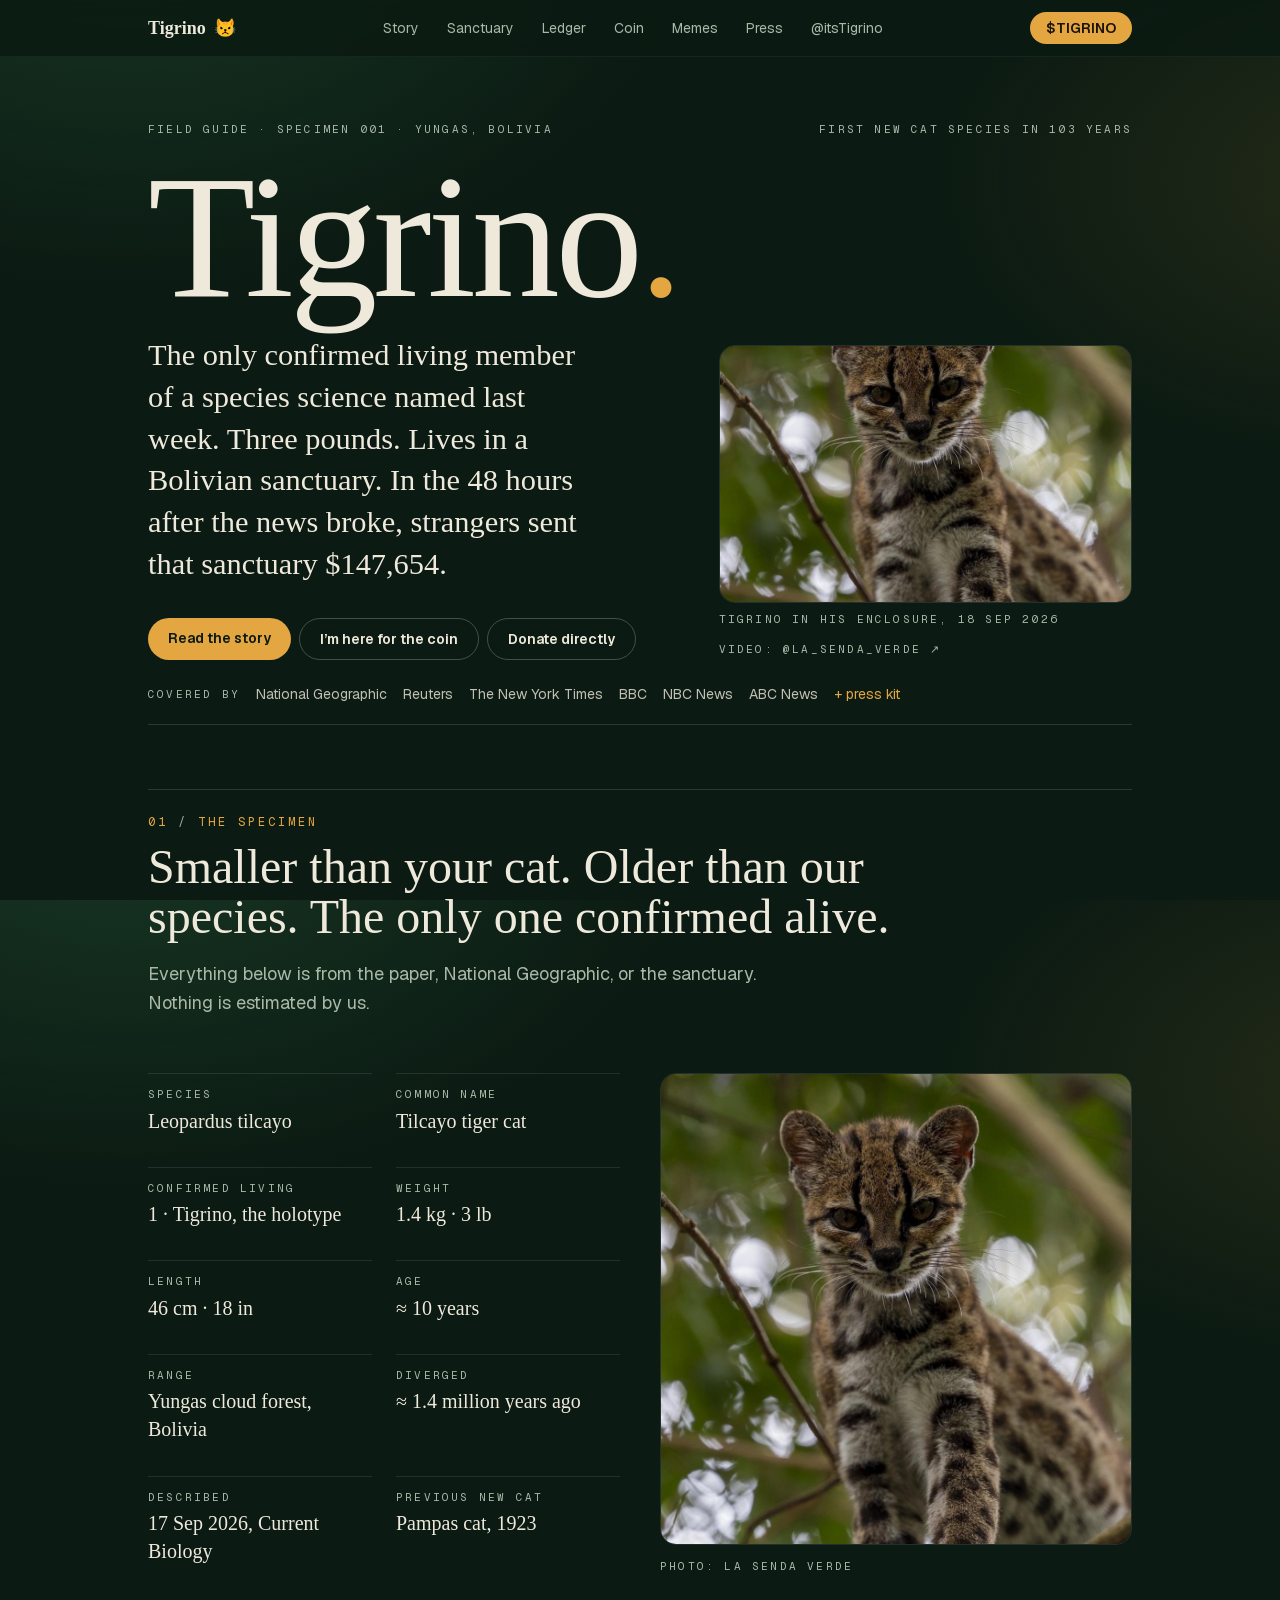
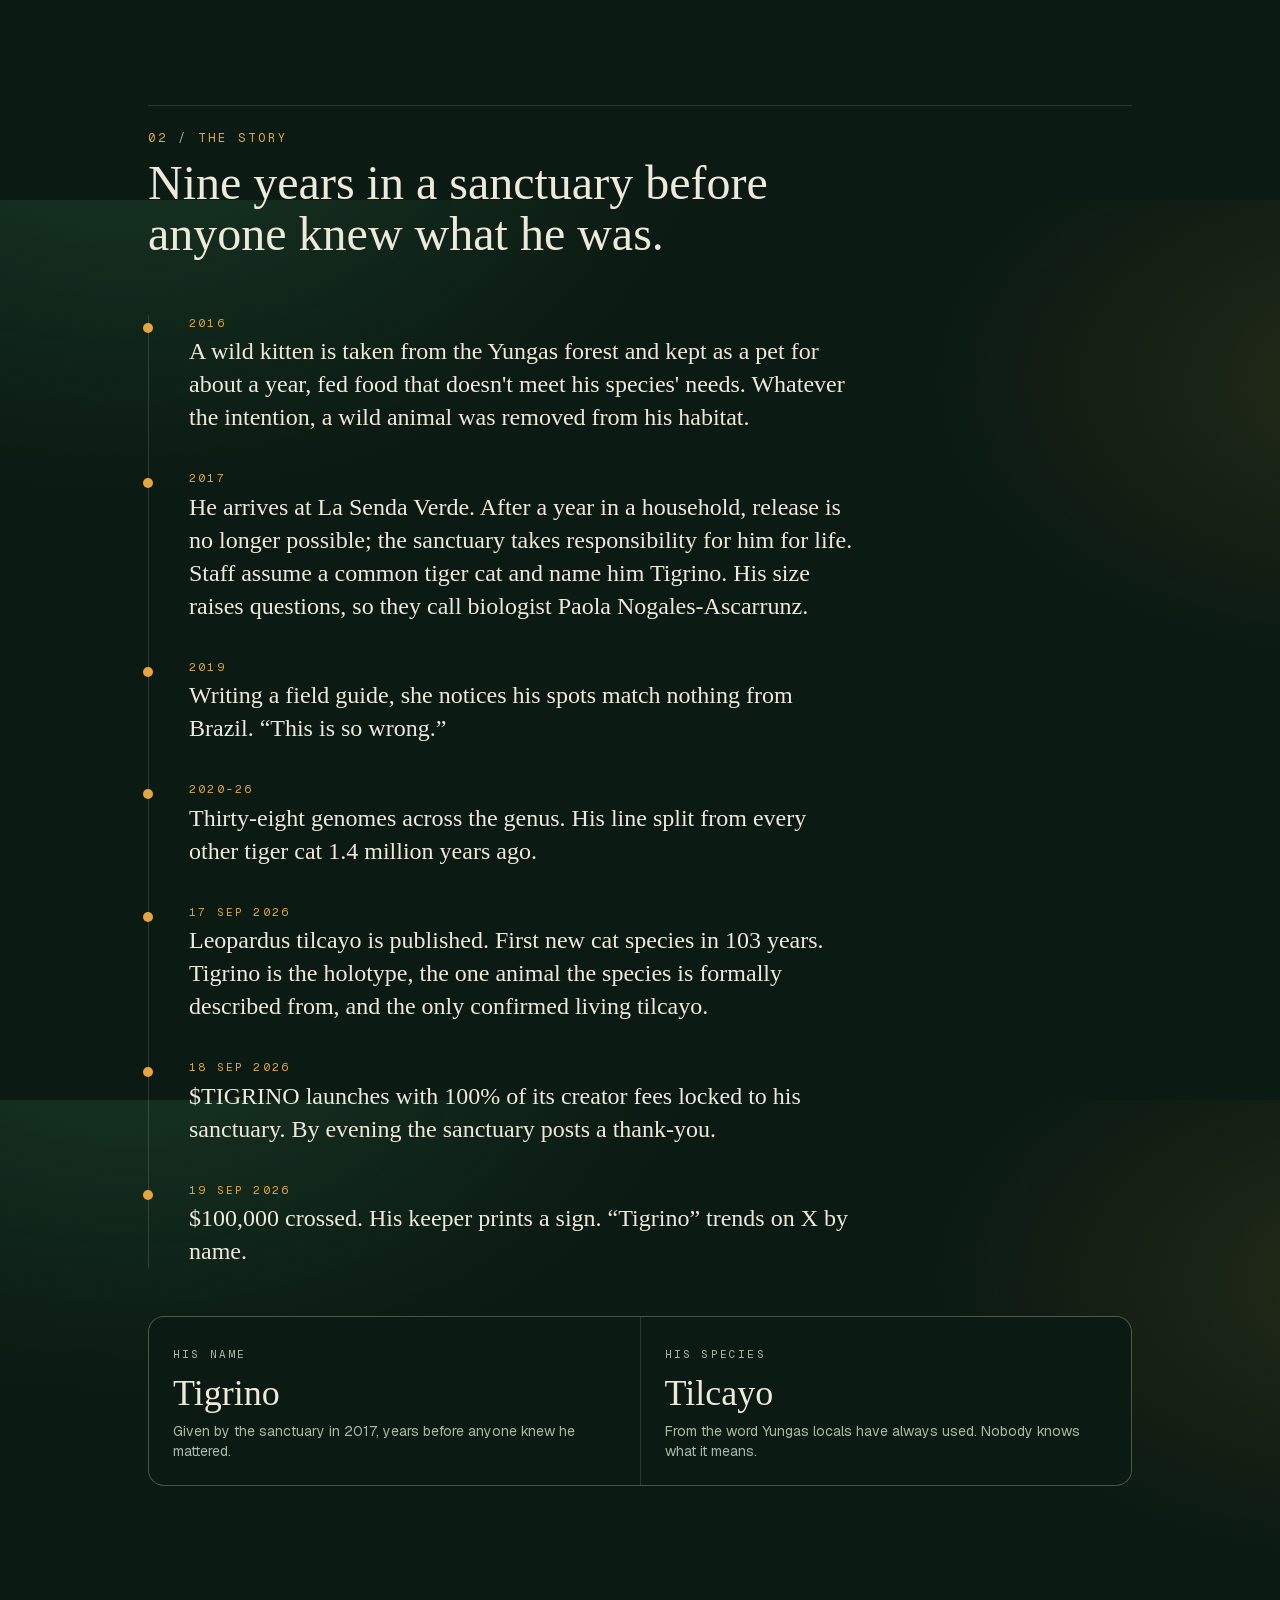
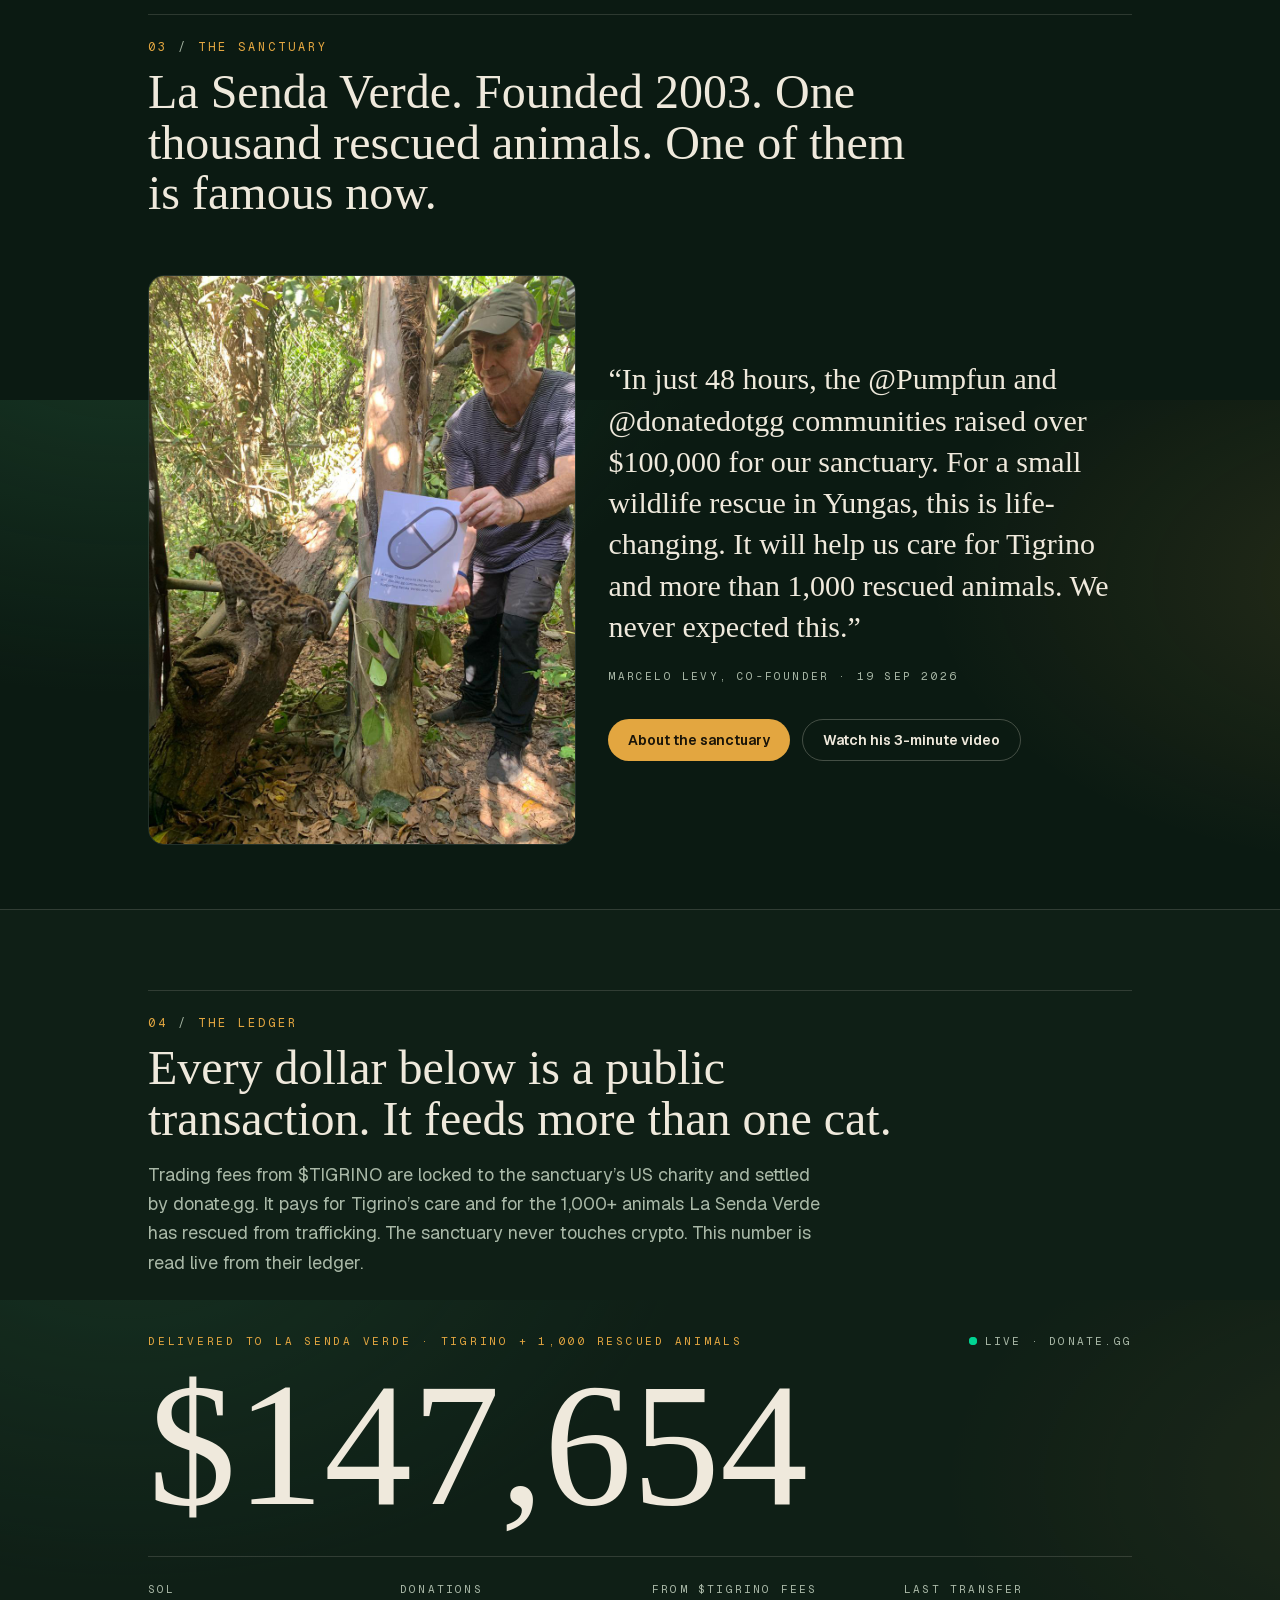
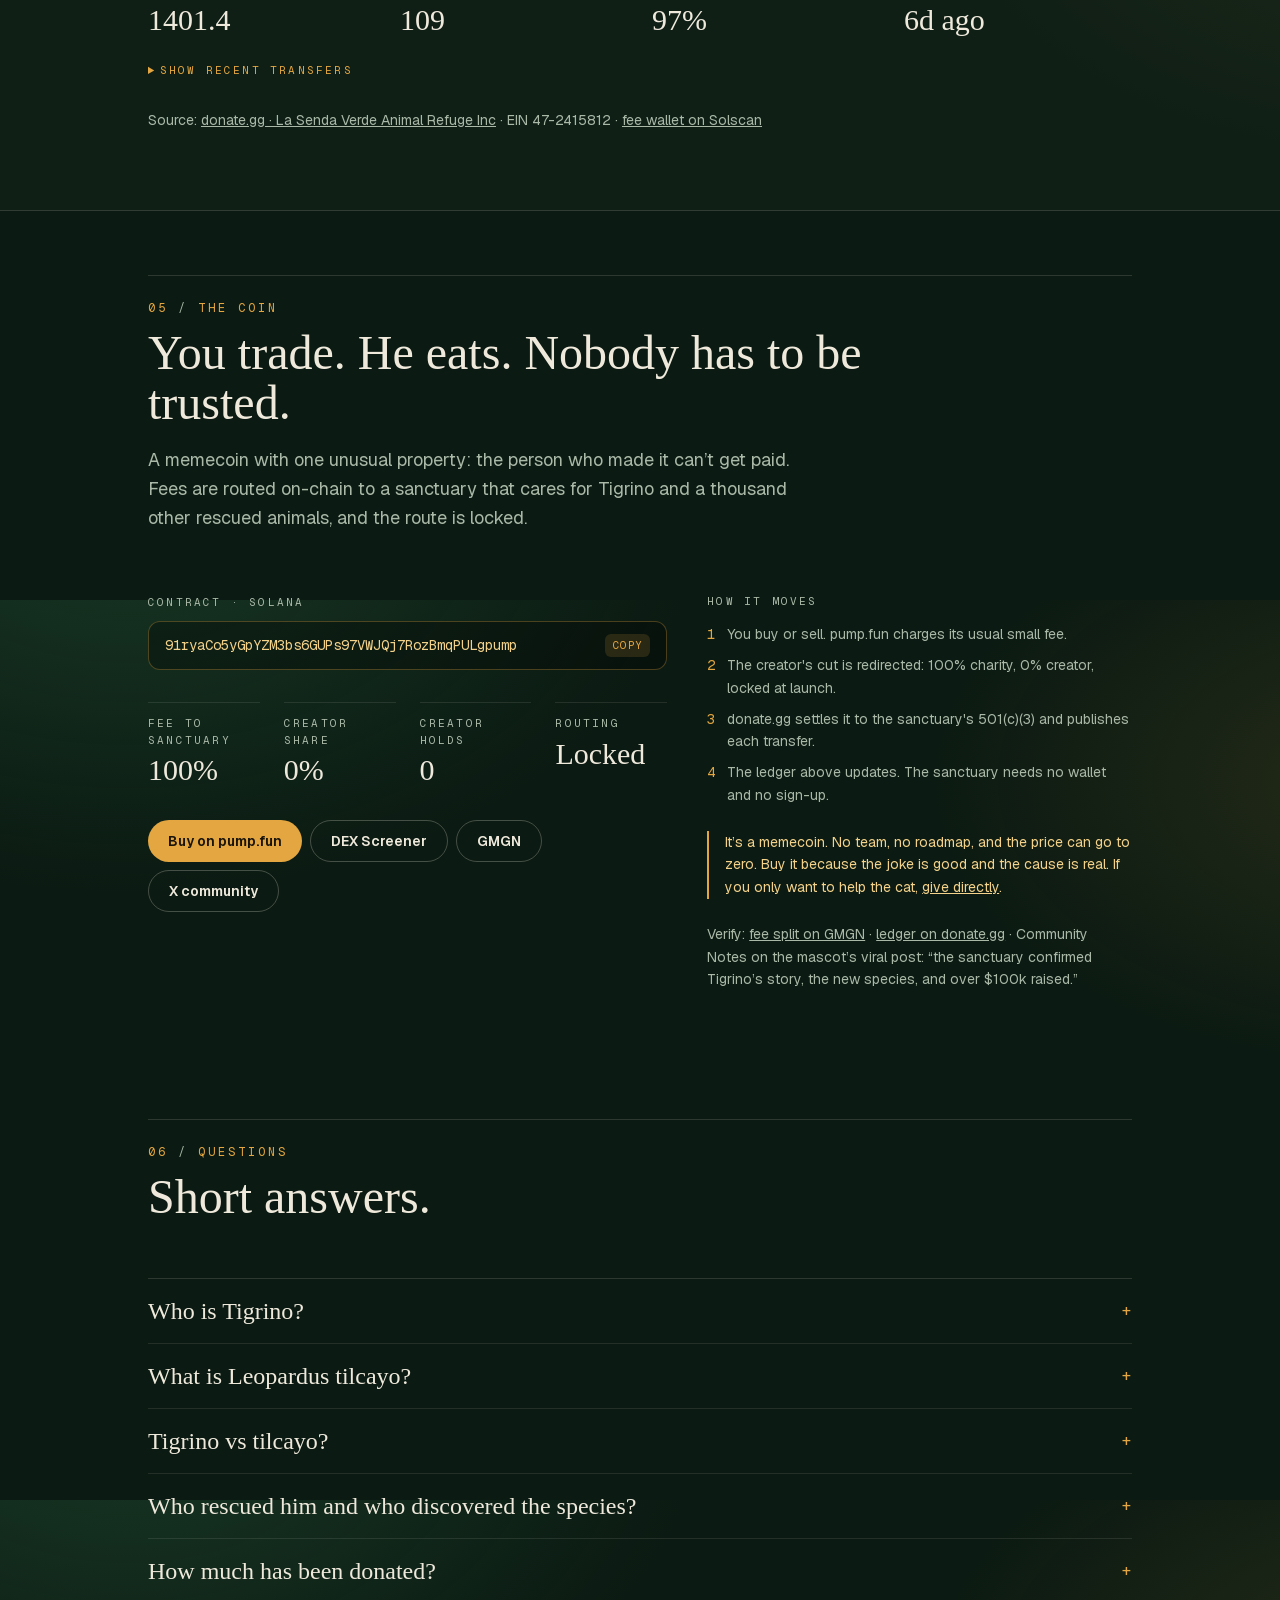
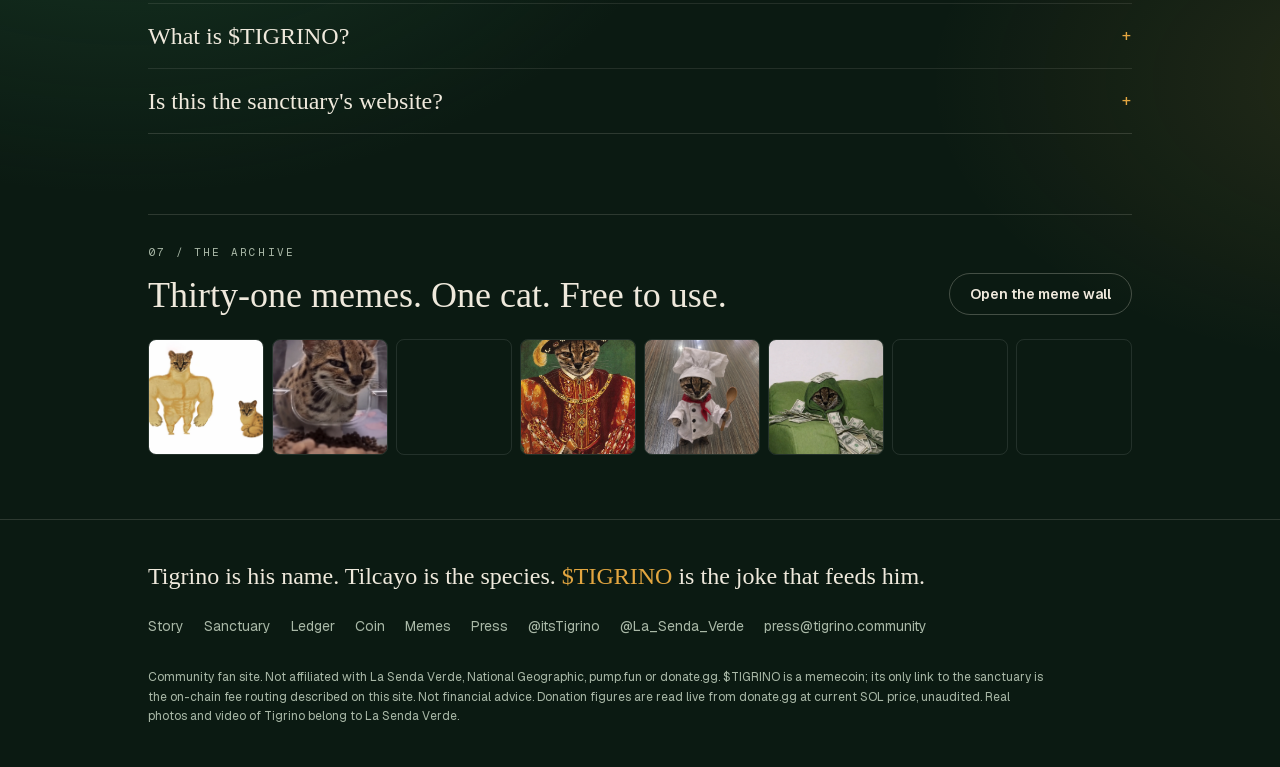
==== index.html @ 0fe74088 "update" ====
<!DOCTYPE html><html data-dpl-id="dpl_EFvhZJnBF9C1j1PEc9VMqQgK4kQN" lang="en" class="geist_a71539c9-module__T19VSG__variable geist_mono_8d43a2aa-module__8Li5zG__variable fraunces_c5f41878-module__6OiOuW__variable h-full antialiased"><head><meta charSet="utf-8"/><meta name="viewport" content="width=device-width, initial-scale=1"/><link rel="preload" href="_next/static/immutable/media/54fc36028e2bb174-s.p.1h6pn64pmfi2q.woff2" as="font" crossorigin="" type="font/woff2"/><link rel="preload" href="_next/static/immutable/media/797e433ab948586e-s.p.1v5bejj26fx9h.woff2" as="font" crossorigin="" type="font/woff2"/><link rel="preload" href="_next/static/immutable/media/caa3a2e1cccd8315-s.p.0zr6hhvz-h9nw.woff2" as="font" crossorigin="" type="font/woff2"/><link rel="preload" as="image" imageSrcSet="img/sanctuary_thankyou.jpg 384w, img/sanctuary_thankyou.jpg 640w, img/sanctuary_thankyou.jpg 750w, img/sanctuary_thankyou.jpg 828w, img/sanctuary_thankyou.jpg 1080w, img/sanctuary_thankyou.jpg 1200w, img/sanctuary_thankyou.jpg 1920w, img/sanctuary_thankyou.jpg 2048w, img/sanctuary_thankyou.jpg 3840w" imageSizes="(max-width: 1024px) 100vw, 45vw"/><link rel="stylesheet" href="_next/static/immutable/chunks/1w2ll5czy3h4t.css" data-precedence="next"/><title>Tigrino: the Leopardus tilcayo in Bolivia&#x27;s sanctuary, the new cat species</title><meta name="description" content="Tigrino, the only confirmed living Leopardus tilcayo, the first new cat species in 100 years. La Senda Verde sanctuary, Bolivia. $100K+ donated by the $TIGRINO community, live counter."/><meta name="keywords" content="Tigrino,Tigrino cat,tilcayo,tilcayo cat,Leopardus tilcayo,new cat species,new cat species 2026,first new cat species in 100 years,Bolivia cat species,Yungas tiger cat,La Senda Verde,Senda Verde sanctuary,TIGRINO token,$TIGRINO,Tigrino donations"/><meta name="robots" content="index, follow"/><meta name="googlebot" content="index, follow, max-image-preview:large, max-snippet:-1"/><meta name="category" content="animals"/><link rel="canonical" href="index.html"/><meta property="og:title" content="Tigrino: the Leopardus tilcayo in Bolivia&#x27;s sanctuary, the new cat species"/><meta property="og:description" content="Tigrino, the only confirmed living Leopardus tilcayo, the first new cat species in 100 years. La Senda Verde sanctuary, Bolivia. $100K+ donated by the $TIGRINO community, live counter."/><meta property="og:url" content="https://tigrino.community"/><meta property="og:site_name" content="Tigrino"/><meta property="og:locale" content="en_US"/><meta property="og:image" content="https://tigrino.community/img/sanctuary_thankyou.jpg"/><meta property="og:image:width" content="960"/><meta property="og:image:height" content="1280"/><meta property="og:image:alt" content="Tigrino, the Leopardus tilcayo at La Senda Verde, with his keeper at La Senda Verde sanctuary"/><meta property="og:type" content="website"/><meta name="twitter:card" content="summary_large_image"/><meta name="twitter:site" content="@itsTigrino"/><meta name="twitter:creator" content="@itsTigrino"/><meta name="twitter:title" content="Tigrino: the Leopardus tilcayo in Bolivia&#x27;s sanctuary, the new cat species"/><meta name="twitter:description" content="Tigrino, the only confirmed living Leopardus tilcayo, the first new cat species in 100 years. La Senda Verde sanctuary, Bolivia. $100K+ donated by the $TIGRINO community, live counter."/><meta name="twitter:image" content="https://tigrino.community/img/sanctuary_thankyou.jpg"/><link rel="icon" href="favicon.ico" sizes="64x64" type="image/x-icon"/><link rel="icon" href="icon.png" sizes="512x512" type="image/png"/><link rel="apple-touch-icon" href="apple-icon.png" sizes="180x180" type="image/png"/><meta name="next-size-adjust" content=""/></head><body class="min-h-full flex flex-col"><div hidden=""><!--$--><!--/$--></div><main class="flex-1"><header class="sticky top-0 z-30 border-b border-white/5 bg-background/85 backdrop-blur"><nav class="mx-auto flex max-w-5xl items-center justify-between gap-3 px-5 py-3 text-sm"><a class="serif text-lg font-semibold text-sand" href="index.html">Tigrino <span aria-hidden="true" class="ml-1">😾</span></a><div class="hidden gap-7 text-muted md:flex"><a class="hover:text-sand" href="index.html#story">Story</a><a class="hover:text-sand" href="sanctuary/index.html">Sanctuary</a><a class="hover:text-sand" href="index.html#ledger">Ledger</a><a class="hover:text-sand" href="index.html#coin">Coin</a><a class="hover:text-sand" href="memes/index.html">Memes</a><a class="hover:text-sand" href="press/index.html">Press</a><a href="https://x.com/itsTigrino" target="_blank" rel="noopener noreferrer" class="hover:text-sand">@itsTigrino</a></div><div class="flex items-center gap-2"><a href="https://pump.fun/coin/91ryaCo5yGpYZM3bs6GUPs97VWJQj7RozBmqPULgpump" target="_blank" rel="noopener noreferrer" class="rounded-full bg-amber px-4 py-1.5 font-semibold text-[#1a1408] hover:bg-amber-soft">$TIGRINO</a><div class="md:hidden"><button aria-label="Menu" class="flex h-9 w-9 items-center justify-center rounded-full border border-white/10 text-sand"><div class="space-y-1.5"><span class="block h-0.5 w-4 bg-current transition "></span><span class="block h-0.5 w-4 bg-current transition "></span><span class="block h-0.5 w-4 bg-current transition "></span></div></button></div></div></nav></header><section class="mx-auto max-w-5xl px-5 pt-10 sm:pt-16"><div class="flex flex-wrap items-baseline justify-between gap-x-6 gap-y-2"><span class="font-mono text-[11px] uppercase tracking-[0.2em] text-muted ">Field guide · Specimen 001 · Yungas, Bolivia</span><span class="font-mono text-[11px] uppercase tracking-[0.2em] text-muted ">First new cat species in 103 years</span></div><div class="mt-6 grid items-end gap-10 lg:grid-cols-[1fr_1fr]"><div><h1 class="serif text-[22vw] font-medium leading-[0.85] tracking-tight text-sand sm:text-[10rem] lg:text-[11rem]">Tigrino<span class="text-amber">.</span></h1><p class="serif mt-6 max-w-md text-2xl leading-snug text-sand sm:text-[1.9rem]">The only confirmed living member of a species science named last week. Three pounds. Lives in a Bolivian sanctuary. In the 48 hours after the news broke, strangers sent that sanctuary<!-- --> <span class="whitespace-nowrap">$147,654</span>.</p><div class="mt-8 flex flex-wrap gap-2"><a class="rounded-full bg-amber px-5 py-2.5 text-sm font-semibold text-background transition hover:bg-amber-soft" href="#story">Read the story</a><a class="rounded-full border border-sand/25 px-5 py-2.5 text-sm font-semibold text-sand transition hover:border-sand/60" href="#coin">I’m here for the coin</a><a href="https://sendaverde.org" target="_blank" rel="noopener noreferrer" class="rounded-full border border-sand/25 px-5 py-2.5 text-sm font-semibold text-sand transition hover:border-sand/60">Donate directly</a></div></div><figure><video src="img/tigrino_chill.mp4" poster="img/tigrino_real.jpg" autoPlay="" muted="" loop="" playsInline="" class="aspect-[16/10] w-full rounded-2xl border border-white/10 object-cover"></video><figcaption class="mt-2 flex flex-wrap justify-between gap-2"><span class="font-mono text-[11px] uppercase tracking-[0.2em] text-muted ">Tigrino in his enclosure, 18 Sep 2026</span><a href="https://x.com/La_Senda_Verde/status/2101075567655399821" target="_blank" rel="noopener noreferrer"><span class="font-mono text-[11px] uppercase tracking-[0.2em] text-muted ">Video: @La_Senda_Verde ↗</span></a></figcaption></figure></div></section><div class="mx-auto max-w-5xl px-5 pt-6"><div class="flex flex-wrap items-center gap-x-4 gap-y-2 border-b border-sand/15 pb-5"><span class="font-mono text-[11px] uppercase tracking-[0.2em] text-muted ">Covered by</span><a href="https://www.nationalgeographic.com/animals/article/meet-the-first-new-cat-species-discovered-in-100-years" target="_blank" rel="noopener noreferrer" class="text-sm text-sand/80 hover:text-sand">National Geographic</a><a href="https://www.reuters.com/business/environment/new-cat-species-identified-bolivia-first-over-century-2026-09-17/" target="_blank" rel="noopener noreferrer" class="text-sm text-sand/80 hover:text-sand">Reuters</a><a href="https://www.nytimes.com/2026/09/18/science/tilcayo-new-cat-species-bolivia.html" target="_blank" rel="noopener noreferrer" class="text-sm text-sand/80 hover:text-sand">The New York Times</a><a href="https://www.bbc.com/news/articles/c6x2zgv9rr4ro" target="_blank" rel="noopener noreferrer" class="text-sm text-sand/80 hover:text-sand">BBC</a><a href="https://www.nbcnews.com/science/environment/new-wild-cat-species-identified-rcna598113" target="_blank" rel="noopener noreferrer" class="text-sm text-sand/80 hover:text-sand">NBC News</a><a href="https://x.com/ABC/status/2101456972021125260" target="_blank" rel="noopener noreferrer" class="text-sm text-sand/80 hover:text-sand">ABC News</a><a class="text-sm text-amber hover:text-amber-soft" href="press/index.html">+ press kit</a></div></div><section class="mx-auto max-w-5xl px-5 py-12 sm:py-16"><div class="mb-10 border-t border-sand/15 pt-6 sm:mb-14"><p class="font-mono text-xs uppercase tracking-[0.25em] text-amber">01<!-- --> <span class="text-muted">/</span> <!-- -->The specimen</p><h2 class="serif mt-3 max-w-3xl text-3xl font-medium leading-[1.05] text-sand sm:text-5xl">Smaller than your cat. Older than our species. The only one confirmed alive.</h2><p class="mt-4 max-w-2xl text-base leading-relaxed text-muted sm:text-lg">Everything below is from the paper, National Geographic, or the sanctuary. Nothing is estimated by us.</p></div><div class="grid gap-10 lg:grid-cols-[1fr_1fr]"><dl class="grid grid-cols-2 gap-x-6 gap-y-5"><div class="border-t border-sand/10 pt-3"><dt class="font-mono text-[11px] uppercase tracking-[0.2em] text-muted">Species</dt><dd class="serif mt-1 text-xl text-sand">Leopardus tilcayo</dd></div><div class="border-t border-sand/10 pt-3"><dt class="font-mono text-[11px] uppercase tracking-[0.2em] text-muted">Common name</dt><dd class="serif mt-1 text-xl text-sand">Tilcayo tiger cat</dd></div><div class="border-t border-sand/10 pt-3"><dt class="font-mono text-[11px] uppercase tracking-[0.2em] text-muted">Confirmed living</dt><dd class="serif mt-1 text-xl text-sand">1 · Tigrino, the holotype</dd></div><div class="border-t border-sand/10 pt-3"><dt class="font-mono text-[11px] uppercase tracking-[0.2em] text-muted">Weight</dt><dd class="serif mt-1 text-xl text-sand">1.4 kg · 3 lb</dd></div><div class="border-t border-sand/10 pt-3"><dt class="font-mono text-[11px] uppercase tracking-[0.2em] text-muted">Length</dt><dd class="serif mt-1 text-xl text-sand">46 cm · 18 in</dd></div><div class="border-t border-sand/10 pt-3"><dt class="font-mono text-[11px] uppercase tracking-[0.2em] text-muted">Age</dt><dd class="serif mt-1 text-xl text-sand">≈ 10 years</dd></div><div class="border-t border-sand/10 pt-3"><dt class="font-mono text-[11px] uppercase tracking-[0.2em] text-muted">Range</dt><dd class="serif mt-1 text-xl text-sand">Yungas cloud forest, Bolivia</dd></div><div class="border-t border-sand/10 pt-3"><dt class="font-mono text-[11px] uppercase tracking-[0.2em] text-muted">Diverged</dt><dd class="serif mt-1 text-xl text-sand">≈ 1.4 million years ago</dd></div><div class="border-t border-sand/10 pt-3"><dt class="font-mono text-[11px] uppercase tracking-[0.2em] text-muted">Described</dt><dd class="serif mt-1 text-xl text-sand">17 Sep 2026, Current Biology</dd></div><div class="border-t border-sand/10 pt-3"><dt class="font-mono text-[11px] uppercase tracking-[0.2em] text-muted">Previous new cat</dt><dd class="serif mt-1 text-xl text-sand">Pampas cat, 1923</dd></div></dl><figure><img alt="Tigrino in a tree at La Senda Verde" loading="lazy" width="1200" height="1200" decoding="async" data-nimg="1" class="aspect-square w-full rounded-2xl border border-white/10 object-cover" style="color:transparent" sizes="(max-width: 1024px) 100vw, 50vw" srcSet="img/tigrino_real.jpg 384w, img/tigrino_real.jpg 640w, img/tigrino_real.jpg 750w, img/tigrino_real.jpg 828w, img/tigrino_real.jpg 1080w, img/tigrino_real.jpg 1200w, img/tigrino_real.jpg 1920w, img/tigrino_real.jpg 2048w, img/tigrino_real.jpg 3840w" src="img/tigrino_real.jpg"/><figcaption class="mt-2"><span class="font-mono text-[11px] uppercase tracking-[0.2em] text-muted ">Photo: La Senda Verde</span></figcaption></figure></div></section><section id="story" class="mx-auto max-w-5xl scroll-mt-16 px-5 py-12 sm:py-16"><div class="mb-10 border-t border-sand/15 pt-6 sm:mb-14"><p class="font-mono text-xs uppercase tracking-[0.25em] text-amber">02<!-- --> <span class="text-muted">/</span> <!-- -->The story</p><h2 class="serif mt-3 max-w-3xl text-3xl font-medium leading-[1.05] text-sand sm:text-5xl">Nine years in a sanctuary before anyone knew what he was.</h2></div><ol class="relative border-l border-sand/15 pl-6 sm:pl-10"><li class="relative mb-9 last:mb-0"><span class="absolute -left-[1.85rem] top-2 h-2.5 w-2.5 rounded-full bg-amber sm:-left-[2.85rem]"></span><p class="font-mono text-[11px] uppercase tracking-[0.2em] text-amber">2016</p><p class="serif mt-1 max-w-2xl text-xl leading-snug text-sand sm:text-2xl">A wild kitten is taken from the Yungas forest and kept as a pet for about a year, fed food that doesn&#x27;t meet his species&#x27; needs. Whatever the intention, a wild animal was removed from his habitat.</p></li><li class="relative mb-9 last:mb-0"><span class="absolute -left-[1.85rem] top-2 h-2.5 w-2.5 rounded-full bg-amber sm:-left-[2.85rem]"></span><p class="font-mono text-[11px] uppercase tracking-[0.2em] text-amber">2017</p><p class="serif mt-1 max-w-2xl text-xl leading-snug text-sand sm:text-2xl">He arrives at La Senda Verde. After a year in a household, release is no longer possible; the sanctuary takes responsibility for him for life. Staff assume a common tiger cat and name him Tigrino. His size raises questions, so they call biologist Paola Nogales-Ascarrunz.</p></li><li class="relative mb-9 last:mb-0"><span class="absolute -left-[1.85rem] top-2 h-2.5 w-2.5 rounded-full bg-amber sm:-left-[2.85rem]"></span><p class="font-mono text-[11px] uppercase tracking-[0.2em] text-amber">2019</p><p class="serif mt-1 max-w-2xl text-xl leading-snug text-sand sm:text-2xl">Writing a field guide, she notices his spots match nothing from Brazil. “This is so wrong.”</p></li><li class="relative mb-9 last:mb-0"><span class="absolute -left-[1.85rem] top-2 h-2.5 w-2.5 rounded-full bg-amber sm:-left-[2.85rem]"></span><p class="font-mono text-[11px] uppercase tracking-[0.2em] text-amber">2020–26</p><p class="serif mt-1 max-w-2xl text-xl leading-snug text-sand sm:text-2xl">Thirty-eight genomes across the genus. His line split from every other tiger cat 1.4 million years ago.</p></li><li class="relative mb-9 last:mb-0"><span class="absolute -left-[1.85rem] top-2 h-2.5 w-2.5 rounded-full bg-amber sm:-left-[2.85rem]"></span><p class="font-mono text-[11px] uppercase tracking-[0.2em] text-amber">17 Sep 2026</p><p class="serif mt-1 max-w-2xl text-xl leading-snug text-sand sm:text-2xl">Leopardus tilcayo is published. First new cat species in 103 years. Tigrino is the holotype, the one animal the species is formally described from, and the only confirmed living tilcayo.</p></li><li class="relative mb-9 last:mb-0"><span class="absolute -left-[1.85rem] top-2 h-2.5 w-2.5 rounded-full bg-amber sm:-left-[2.85rem]"></span><p class="font-mono text-[11px] uppercase tracking-[0.2em] text-amber">18 Sep 2026</p><p class="serif mt-1 max-w-2xl text-xl leading-snug text-sand sm:text-2xl">$TIGRINO launches with 100% of its creator fees locked to his sanctuary. By evening the sanctuary posts a thank-you.</p></li><li class="relative mb-9 last:mb-0"><span class="absolute -left-[1.85rem] top-2 h-2.5 w-2.5 rounded-full bg-amber sm:-left-[2.85rem]"></span><p class="font-mono text-[11px] uppercase tracking-[0.2em] text-amber">19 Sep 2026</p><p class="serif mt-1 max-w-2xl text-xl leading-snug text-sand sm:text-2xl">$100,000 crossed. His keeper prints a sign. “Tigrino” trends on X by name.</p></li></ol><div class="mt-12 grid gap-px overflow-hidden rounded-2xl border border-sand/15 bg-sand/15 sm:grid-cols-2"><div class="bg-background p-6"><span class="font-mono text-[11px] uppercase tracking-[0.2em] text-muted ">His name</span><p class="serif mt-2 text-4xl text-sand">Tigrino</p><p class="mt-2 text-sm text-muted">Given by the sanctuary in 2017, years before anyone knew he mattered.</p></div><div class="bg-background p-6"><span class="font-mono text-[11px] uppercase tracking-[0.2em] text-muted ">His species</span><p class="serif mt-2 text-4xl text-sand">Tilcayo</p><p class="mt-2 text-sm text-muted">From the word Yungas locals have always used. Nobody knows what it means.</p></div></div></section><section class="mx-auto max-w-5xl px-5 py-12 sm:py-16"><div class="mb-10 border-t border-sand/15 pt-6 sm:mb-14"><p class="font-mono text-xs uppercase tracking-[0.25em] text-amber">03<!-- --> <span class="text-muted">/</span> <!-- -->The sanctuary</p><h2 class="serif mt-3 max-w-3xl text-3xl font-medium leading-[1.05] text-sand sm:text-5xl">La Senda Verde. Founded 2003. One thousand rescued animals. One of them is famous now.</h2></div><div class="grid gap-8 lg:grid-cols-[0.9fr_1.1fr] lg:items-center"><a href="https://x.com/La_Senda_Verde/status/2101403484344262818" target="_blank" rel="noopener noreferrer"><img alt="Marcelo Levy, co-founder of La Senda Verde, holding a printed thank-you sign next to Tigrino" loading="eager" width="960" height="1280" decoding="async" data-nimg="1" class="w-full rounded-2xl border border-white/10" style="color:transparent" sizes="(max-width: 1024px) 100vw, 45vw" srcSet="img/sanctuary_thankyou.jpg 384w, img/sanctuary_thankyou.jpg 640w, img/sanctuary_thankyou.jpg 750w, img/sanctuary_thankyou.jpg 828w, img/sanctuary_thankyou.jpg 1080w, img/sanctuary_thankyou.jpg 1200w, img/sanctuary_thankyou.jpg 1920w, img/sanctuary_thankyou.jpg 2048w, img/sanctuary_thankyou.jpg 3840w" src="img/sanctuary_thankyou.jpg"/></a><div><blockquote class="serif text-2xl leading-snug text-sand sm:text-3xl">“In just 48 hours, the @Pumpfun and @donatedotgg communities raised over $100,000 for our sanctuary. For a small wildlife rescue in Yungas, this is life-changing. It will help us care for Tigrino and more than 1,000 rescued animals. We never expected this.”</blockquote><p class="mt-4"><span class="font-mono text-[11px] uppercase tracking-[0.2em] text-muted ">Marcelo Levy, co-founder · 19 Sep 2026</span></p><div class="mt-8 flex flex-wrap gap-3"><a class="inline-flex items-center justify-center rounded-full bg-amber px-5 py-2.5 text-sm font-semibold text-[#1a1408] transition hover:bg-amber-soft" href="sanctuary/index.html">About the sanctuary</a><a href="https://x.com/La_Senda_Verde/status/2101431871301124556" target="_blank" rel="noopener noreferrer" class="inline-flex items-center justify-center rounded-full border border-sand/25 px-5 py-2.5 text-sm font-semibold text-sand transition hover:border-sand/60 hover:bg-white/5">Watch his 3-minute video</a></div></div></div></section><section id="ledger" class="scroll-mt-16 border-y border-sand/15 bg-moss/40"><div class="mx-auto max-w-5xl px-5 py-14 sm:py-20"><div class="mb-10 border-t border-sand/15 pt-6 sm:mb-14"><p class="font-mono text-xs uppercase tracking-[0.25em] text-amber">04<!-- --> <span class="text-muted">/</span> <!-- -->The ledger</p><h2 class="serif mt-3 max-w-3xl text-3xl font-medium leading-[1.05] text-sand sm:text-5xl">Every dollar below is a public transaction. It feeds more than one cat.</h2><p class="mt-4 max-w-2xl text-base leading-relaxed text-muted sm:text-lg">Trading fees from $TIGRINO are locked to the sanctuary’s US charity and settled by donate.gg. It pays for Tigrino’s care and for the 1,000+ animals La Senda Verde has rescued from trafficking. The sanctuary never touches crypto. This number is read live from their ledger.</p></div><div><div class="flex flex-wrap items-baseline justify-between gap-3"><p class="font-mono text-[11px] uppercase tracking-[0.25em] text-amber">Delivered to La Senda Verde · Tigrino + 1,000 rescued animals</p><span class="flex items-center gap-2 font-mono text-[11px] uppercase tracking-[0.2em] text-muted"><span class="relative flex h-2 w-2"><span class="absolute inline-flex h-full w-full animate-ping rounded-full bg-emerald-400 opacity-75"></span><span class="relative inline-flex h-2 w-2 rounded-full bg-emerald-400"></span></span>live · donate.gg</span></div><p class="serif mt-4 text-[17vw] font-medium leading-[0.9] text-sand tabular-nums sm:text-9xl lg:text-[11rem]">$147,654</p><dl class="mt-8 grid grid-cols-2 gap-x-6 gap-y-6 border-t border-sand/15 pt-6 sm:grid-cols-4"><div><dt class="font-mono text-[11px] uppercase tracking-[0.2em] text-muted">SOL</dt><dd class="serif mt-1 text-3xl text-sand">1401.4</dd></div><div><dt class="font-mono text-[11px] uppercase tracking-[0.2em] text-muted">Donations</dt><dd class="serif mt-1 text-3xl text-sand">109</dd></div><div><dt class="font-mono text-[11px] uppercase tracking-[0.2em] text-muted">From $TIGRINO fees</dt><dd class="serif mt-1 text-3xl text-sand">97%</dd></div><div><dt class="font-mono text-[11px] uppercase tracking-[0.2em] text-muted">Last transfer</dt><dd class="serif mt-1 text-3xl text-sand">6d ago</dd></div></dl><details class="group mt-6"><summary class="cursor-pointer font-mono text-[11px] uppercase tracking-[0.2em] text-amber hover:text-amber-soft">Show recent transfers</summary><ul class="mt-3 divide-y divide-sand/10 text-sm"><li class="flex items-center justify-between gap-3 py-2"><a href="https://solscan.io/tx/4pc6tu9wkHS199jaRPC96LoHSgsh2ZYVACCedH1KqCZdeKnQ6QGUN3ma8kwk3gUg2vN4EQL2pvoAC7ZAFAxVAwMR" target="_blank" rel="noopener noreferrer" class="truncate text-muted hover:text-sand">Leopardus Tilcayo</a><span class="shrink-0 font-mono text-sand">0.06<!-- --> SOL</span><span class="w-16 shrink-0 text-right font-mono text-xs text-muted">6d ago</span></li><li class="flex items-center justify-between gap-3 py-2"><a href="https://solscan.io/tx/4S6Uzdc8KWnmnRsA4KLPa7we62KcJn68crY3h1oPR6Zstvp9wnwtdDhBGvrb2nrLFiCLRzyKw3yRagkaRTHgAgAq" target="_blank" rel="noopener noreferrer" class="truncate text-muted hover:text-sand">$TIGRINO creator fees</a><span class="shrink-0 font-mono text-sand">2.93<!-- --> SOL</span><span class="w-16 shrink-0 text-right font-mono text-xs text-muted">6d ago</span></li><li class="flex items-center justify-between gap-3 py-2"><a href="https://solscan.io/tx/62gq8MGaxnY6w9e5F76wb8gFbXwrpoEXxwSH7cc4rravyZXxsRHhRjLqEy6Z6PCnsH5nWudkcC78xogHZFTESeQa" target="_blank" rel="noopener noreferrer" class="truncate text-muted hover:text-sand">Tigricoin</a><span class="shrink-0 font-mono text-sand">0.06<!-- --> SOL</span><span class="w-16 shrink-0 text-right font-mono text-xs text-muted">13d ago</span></li><li class="flex items-center justify-between gap-3 py-2"><a href="https://solscan.io/tx/256s1Tzb3XforubxJvQjqHozrQXq5hV9hJZ1tjnkQkiweYiY9zopv62gJqSLe4GvYdP55cGTWee2BwUmab6ZykvK" target="_blank" rel="noopener noreferrer" class="truncate text-muted hover:text-sand">Leopardus Tilcayo</a><span class="shrink-0 font-mono text-sand">0.07<!-- --> SOL</span><span class="w-16 shrink-0 text-right font-mono text-xs text-muted">13d ago</span></li><li class="flex items-center justify-between gap-3 py-2"><a href="https://solscan.io/tx/5tu3YAEc1wK7CndpKnKbhF2ip8Aww99nPRhF1XvznARJcuEVqag1SBGGP8Nj1YS8Vk1jc4sLtHN3s41tpVb45Kc3" target="_blank" rel="noopener noreferrer" class="truncate text-muted hover:text-sand">Gato-do-Mato</a><span class="shrink-0 font-mono text-sand">0.07<!-- --> SOL</span><span class="w-16 shrink-0 text-right font-mono text-xs text-muted">13d ago</span></li><li class="flex items-center justify-between gap-3 py-2"><a href="https://solscan.io/tx/29ZmVrPQAkSidkG7q7zuci3d9PnrQZDG5ytimVx55wsJ7f5jAbHWDfKwkTKyuxAWrZxPLnGumQS2LUUigxdjn2ir" target="_blank" rel="noopener noreferrer" class="truncate text-muted hover:text-sand">Tigrino the Weird Cat</a><span class="shrink-0 font-mono text-sand">0.08<!-- --> SOL</span><span class="w-16 shrink-0 text-right font-mono text-xs text-muted">13d ago</span></li><li class="flex items-center justify-between gap-3 py-2"><a href="https://solscan.io/tx/4zZTptUxcUd7jw7nLv8mmHJG3sxSiEV9vfo33LDon68muiZsVxNqXbuEDY836GosQ8NmkkztLqHGghBo14ASL57y" target="_blank" rel="noopener noreferrer" class="truncate text-muted hover:text-sand">Tigger the Tilcayo</a><span class="shrink-0 font-mono text-sand">0.08<!-- --> SOL</span><span class="w-16 shrink-0 text-right font-mono text-xs text-muted">13d ago</span></li><li class="flex items-center justify-between gap-3 py-2"><a href="https://solscan.io/tx/2chrpwQ2x2LE1gmVff9xa1Z3Toojudmfs688x7GYQsQUAepg6HmP3PvfRptYCMaLf7nnh85jev5YsjgH47A7SGgp" target="_blank" rel="noopener noreferrer" class="truncate text-muted hover:text-sand">Leopardus wiedii</a><span class="shrink-0 font-mono text-sand">0.08<!-- --> SOL</span><span class="w-16 shrink-0 text-right font-mono text-xs text-muted">13d ago</span></li><li class="flex items-center justify-between gap-3 py-2"><a href="https://solscan.io/tx/265tYnyxpPB3EmHkEUFGGpqxJjTyKQxn9isfLQxBJL8njUQimcUeYfYt7SyZQSSvMrNT7sDLCwNsMsK6gKytQfkb" target="_blank" rel="noopener noreferrer" class="truncate text-muted hover:text-sand">Leopardus Tilcayo</a><span class="shrink-0 font-mono text-sand">0.08<!-- --> SOL</span><span class="w-16 shrink-0 text-right font-mono text-xs text-muted">13d ago</span></li><li class="flex items-center justify-between gap-3 py-2"><a href="https://solscan.io/tx/32wq1W6WgLgpHCRKqRsuFNB8xojro3gVquJnC9RmcbdK94yNWAJxS7VUH3JYrkmWJXvtR7zsCBBseP82SiD2x81h" target="_blank" rel="noopener noreferrer" class="truncate text-muted hover:text-sand">Leopardus Tilcayo</a><span class="shrink-0 font-mono text-sand">0.08<!-- --> SOL</span><span class="w-16 shrink-0 text-right font-mono text-xs text-muted">13d ago</span></li><li class="flex items-center justify-between gap-3 py-2"><a href="https://solscan.io/tx/uvHMFCyM5rsu88FmxX3zMRZkFWcCsBwE7NFwjq4dFsVxjPA6fQJcQAuMTw3xm261tqQvzcxtbRKfgwRnRciWWsd" target="_blank" rel="noopener noreferrer" class="truncate text-muted hover:text-sand">KodKod</a><span class="shrink-0 font-mono text-sand">0.10<!-- --> SOL</span><span class="w-16 shrink-0 text-right font-mono text-xs text-muted">13d ago</span></li><li class="flex items-center justify-between gap-3 py-2"><a href="https://solscan.io/tx/5itrXXScxyT7mvzNjqnWVJigsRYMRWGkZXg4q64BrNbgYSP8pDkeYf3Rudaopjdz3z872DkgAe4gdJ1DEaurcwMd" target="_blank" rel="noopener noreferrer" class="truncate text-muted hover:text-sand">$TIGRINO creator fees</a><span class="shrink-0 font-mono text-sand">2.09<!-- --> SOL</span><span class="w-16 shrink-0 text-right font-mono text-xs text-muted">14d ago</span></li></ul></details></div><p class="mt-8 text-sm text-muted">Source: <a class="underline hover:text-sand" href="https://www.donate.gg/charities/la-senda-verde-animal-refuge-inc" target="_blank" rel="noopener noreferrer">donate.gg · La Senda Verde Animal Refuge Inc</a> · EIN 47-2415812 ·<!-- --> <a class="underline hover:text-sand" href="https://solscan.io/account/AjygC8gewVhtDD36BLjbMaDUPC2VSMsa3gHrXdYYh36M" target="_blank" rel="noopener noreferrer">fee wallet on Solscan</a></p></div></section><section id="coin" class="mx-auto max-w-5xl scroll-mt-16 px-5 py-12 sm:py-16"><div class="mb-10 border-t border-sand/15 pt-6 sm:mb-14"><p class="font-mono text-xs uppercase tracking-[0.25em] text-amber">05<!-- --> <span class="text-muted">/</span> <!-- -->The coin</p><h2 class="serif mt-3 max-w-3xl text-3xl font-medium leading-[1.05] text-sand sm:text-5xl">You trade. He eats. Nobody has to be trusted.</h2><p class="mt-4 max-w-2xl text-base leading-relaxed text-muted sm:text-lg">A memecoin with one unusual property: the person who made it can’t get paid. Fees are routed on-chain to a sanctuary that cares for Tigrino and a thousand other rescued animals, and the route is locked.</p></div><div class="grid gap-10 lg:grid-cols-[1.1fr_0.9fr]"><div class="min-w-0"><span class="font-mono text-[11px] uppercase tracking-[0.2em] text-muted ">Contract · Solana</span><div class="mt-2"><button class="group flex w-full items-center justify-between gap-3 rounded-xl border border-amber/30 bg-black/30 px-4 py-3 text-left font-mono text-xs sm:text-sm text-amber-soft hover:border-amber/70 transition" title="Copy contract address"><span class="min-w-0 flex-1 truncate">91ryaCo5yGpYZM3bs6GUPs97VWJQj7RozBmqPULgpump</span><span class="shrink-0 rounded-md bg-amber/15 px-2 py-1 text-[11px] uppercase tracking-wide text-amber group-hover:bg-amber/25">copy</span></button></div><dl class="mt-8 grid grid-cols-2 gap-x-6 gap-y-5 sm:grid-cols-4"><div class="border-t border-sand/10 pt-3"><dt class="font-mono text-[11px] uppercase tracking-[0.2em] text-muted">Fee to sanctuary</dt><dd class="serif mt-1 text-3xl text-sand">100%</dd></div><div class="border-t border-sand/10 pt-3"><dt class="font-mono text-[11px] uppercase tracking-[0.2em] text-muted">Creator share</dt><dd class="serif mt-1 text-3xl text-sand">0%</dd></div><div class="border-t border-sand/10 pt-3"><dt class="font-mono text-[11px] uppercase tracking-[0.2em] text-muted">Creator holds</dt><dd class="serif mt-1 text-3xl text-sand">0</dd></div><div class="border-t border-sand/10 pt-3"><dt class="font-mono text-[11px] uppercase tracking-[0.2em] text-muted">Routing</dt><dd class="serif mt-1 text-3xl text-sand">Locked</dd></div></dl><div class="mt-8 flex flex-wrap gap-2"><a href="https://pump.fun/coin/91ryaCo5yGpYZM3bs6GUPs97VWJQj7RozBmqPULgpump" target="_blank" rel="noopener noreferrer" class="inline-flex items-center justify-center rounded-full bg-amber px-5 py-2.5 text-sm font-semibold text-[#1a1408] transition hover:bg-amber-soft">Buy on pump.fun</a><a href="https://dexscreener.com/solana/91ryaCo5yGpYZM3bs6GUPs97VWJQj7RozBmqPULgpump" target="_blank" rel="noopener noreferrer" class="inline-flex items-center justify-center rounded-full border border-sand/25 px-5 py-2.5 text-sm font-semibold text-sand transition hover:border-sand/60 hover:bg-white/5">DEX Screener</a><a href="https://gmgn.ai/sol/token/91ryaCo5yGpYZM3bs6GUPs97VWJQj7RozBmqPULgpump" target="_blank" rel="noopener noreferrer" class="inline-flex items-center justify-center rounded-full border border-sand/25 px-5 py-2.5 text-sm font-semibold text-sand transition hover:border-sand/60 hover:bg-white/5">GMGN</a><a href="https://x.com/i/communities/2032558599948419404" target="_blank" rel="noopener noreferrer" class="inline-flex items-center justify-center rounded-full border border-sand/25 px-5 py-2.5 text-sm font-semibold text-sand transition hover:border-sand/60 hover:bg-white/5">X community</a></div></div><div class="min-w-0 space-y-6 text-sm leading-relaxed text-muted"><div><span class="font-mono text-[11px] uppercase tracking-[0.2em] text-muted ">How it moves</span><ol class="mt-3 space-y-2"><li class="flex gap-3"><span class="font-mono text-amber">1</span><span>You buy or sell. pump.fun charges its usual small fee.</span></li><li class="flex gap-3"><span class="font-mono text-amber">2</span><span>The creator&#x27;s cut is redirected: 100% charity, 0% creator, locked at launch.</span></li><li class="flex gap-3"><span class="font-mono text-amber">3</span><span>donate.gg settles it to the sanctuary&#x27;s 501(c)(3) and publishes each transfer.</span></li><li class="flex gap-3"><span class="font-mono text-amber">4</span><span>The ledger above updates. The sanctuary needs no wallet and no sign-up.</span></li></ol></div><div class="border-l-2 border-amber pl-4 text-amber-soft">It’s a memecoin. No team, no roadmap, and the price can go to zero. Buy it because the joke is good and the cause is real. If you only want to help the cat, <a class="underline" href="https://sendaverde.org" target="_blank" rel="noopener noreferrer">give directly</a>.</div><p>Verify: <a class="underline hover:text-sand" href="https://gmgn.ai/sol/token/91ryaCo5yGpYZM3bs6GUPs97VWJQj7RozBmqPULgpump" target="_blank" rel="noopener noreferrer">fee split on GMGN</a> · <a class="underline hover:text-sand" href="https://www.donate.gg/charities/la-senda-verde-animal-refuge-inc" target="_blank" rel="noopener noreferrer">ledger on donate.gg</a> · Community Notes on the mascot’s viral post: “the sanctuary confirmed Tigrino’s story, the new species, and over $100k raised.”</p></div></div></section><section id="faq" class="mx-auto max-w-5xl scroll-mt-16 px-5 py-12 sm:py-16"><div class="mb-10 border-t border-sand/15 pt-6 sm:mb-14"><p class="font-mono text-xs uppercase tracking-[0.25em] text-amber">06<!-- --> <span class="text-muted">/</span> <!-- -->Questions</p><h2 class="serif mt-3 max-w-3xl text-3xl font-medium leading-[1.05] text-sand sm:text-5xl">Short answers.</h2></div><div class="divide-y divide-sand/10 border-y border-sand/15"><details class="group py-4"><summary class="flex cursor-pointer items-center justify-between gap-4 text-left"><span class="serif text-xl text-sand sm:text-2xl">Who is Tigrino?</span><span class="font-mono text-amber transition group-open:rotate-45">+</span></summary><p class="mt-3 max-w-3xl text-base leading-relaxed text-muted">A male wild cat, about 10 years old and 3 lbs. Taken from the forest as a kitten and kept as a pet for about a year, he arrived at La Senda Verde Wildlife Sanctuary in 2017 unable to return to the wild; the sanctuary has cared for him since. In September 2026 scientists confirmed he belongs to Leopardus tilcayo, a species never described before. He is the holotype and the only confirmed living Leopardus tilcayo; scientists believe others live undetected in the Yungas cloud forest.</p></details><details class="group py-4"><summary class="flex cursor-pointer items-center justify-between gap-4 text-left"><span class="serif text-xl text-sand sm:text-2xl">What is Leopardus tilcayo?</span><span class="font-mono text-amber transition group-open:rotate-45">+</span></summary><p class="mt-3 max-w-3xl text-base leading-relaxed text-muted">A small wild tiger cat species from Bolivia&#x27;s Yungas cloud forest, described on September 17, 2026 in Current Biology and announced by National Geographic. The first new living cat species named since the pampas cat in 1923.</p></details><details class="group py-4"><summary class="flex cursor-pointer items-center justify-between gap-4 text-left"><span class="serif text-xl text-sand sm:text-2xl">Tigrino vs tilcayo?</span><span class="font-mono text-amber transition group-open:rotate-45">+</span></summary><p class="mt-3 max-w-3xl text-base leading-relaxed text-muted">Tigrino is the cat&#x27;s name, given by sanctuary staff in 2017 when they believed he was a Leopardus tigrinus. Tilcayo is the species name, from the word Yungas locals have always used for the animal. One cat, two names.</p></details><details class="group py-4"><summary class="flex cursor-pointer items-center justify-between gap-4 text-left"><span class="serif text-xl text-sand sm:text-2xl">Who rescued him and who discovered the species?</span><span class="font-mono text-amber transition group-open:rotate-45">+</span></summary><p class="mt-3 max-w-3xl text-base leading-relaxed text-muted">Two distinct roles. La Senda Verde rescued Tigrino and has cared for him for almost ten years. Biologist Paola Nogales-Ascarrunz and an international research team provided the science that identified Leopardus tilcayo. The sanctuary asks that his story never be used to romanticize keeping wildlife as pets: he belongs to a wild species, and his place should have been in the forest.</p></details><details class="group py-4"><summary class="flex cursor-pointer items-center justify-between gap-4 text-left"><span class="serif text-xl text-sand sm:text-2xl">How much has been donated?</span><span class="font-mono text-amber transition group-open:rotate-45">+</span></summary><p class="mt-3 max-w-3xl text-base leading-relaxed text-muted">Over $100,000 (more than 1,000 SOL) within 48 hours, to La Senda Verde Animal Refuge Inc, the sanctuary&#x27;s US 501(c)(3). In their words it goes to “Tigrino and more than 1,000 rescued animals.” The counter on this page reads directly from donate.gg. The sanctuary confirmed receipt on X, in a photo, and on video.</p></details><details class="group py-4"><summary class="flex cursor-pointer items-center justify-between gap-4 text-left"><span class="serif text-xl text-sand sm:text-2xl">What is $TIGRINO?</span><span class="font-mono text-amber transition group-open:rotate-45">+</span></summary><p class="mt-3 max-w-3xl text-base leading-relaxed text-muted">A community-run memecoin on Solana launched on pump.fun on September 18, 2026. 100% of its creator fees are locked to the sanctuary; the creator receives 0% and holds no tokens. No team, no roadmap, no affiliation with National Geographic or the study authors. The price can go to zero.</p></details><details class="group py-4"><summary class="flex cursor-pointer items-center justify-between gap-4 text-left"><span class="serif text-xl text-sand sm:text-2xl">Is this the sanctuary&#x27;s website?</span><span class="font-mono text-amber transition group-open:rotate-45">+</span></summary><p class="mt-3 max-w-3xl text-base leading-relaxed text-muted">No. This is a community site. The sanctuary is sendaverde.org and @La_Senda_Verde on X. They know about this project and have publicly acknowledged it, but they don&#x27;t run it.</p></details></div></section><section class="mx-auto max-w-5xl px-5 pb-16 pt-4"><div class="flex flex-wrap items-end justify-between gap-6 border-t border-sand/15 pt-6"><div><span class="font-mono text-[11px] uppercase tracking-[0.2em] text-muted ">07 / The archive</span><p class="serif mt-3 text-3xl text-sand sm:text-4xl">Thirty-one memes. One cat. Free to use.</p></div><a class="inline-flex items-center justify-center rounded-full border border-sand/25 px-5 py-2.5 text-sm font-semibold text-sand transition hover:border-sand/60 hover:bg-white/5" href="memes/index.html">Open the meme wall</a></div><div class="mt-6 grid grid-cols-4 gap-2 sm:grid-cols-8"><a href="memes/index.html"><img alt="Tigrino meme" loading="lazy" width="400" height="400" decoding="async" data-nimg="1" class="aspect-square w-full rounded-lg border border-white/10 object-cover transition hover:opacity-80" style="color:transparent" sizes="12vw" srcSet="gallery/13.webp 96w, gallery/13.webp 128w, gallery/13.webp 256w, gallery/13.webp 384w, gallery/13.webp 640w, gallery/13.webp 750w, gallery/13.webp 828w, gallery/13.webp 1080w, gallery/13.webp 1200w, gallery/13.webp 1920w, gallery/13.webp 2048w, gallery/13.webp 3840w" src="gallery/13.webp"/></a><a href="memes/index.html"><img alt="Tigrino meme" loading="lazy" width="400" height="400" decoding="async" data-nimg="1" class="aspect-square w-full rounded-lg border border-white/10 object-cover transition hover:opacity-80" style="color:transparent" sizes="12vw" srcSet="gallery/07.webp 96w, gallery/07.webp 128w, gallery/07.webp 256w, gallery/07.webp 384w, gallery/07.webp 640w, gallery/07.webp 750w, gallery/07.webp 828w, gallery/07.webp 1080w, gallery/07.webp 1200w, gallery/07.webp 1920w, gallery/07.webp 2048w, gallery/07.webp 3840w" src="gallery/07.webp"/></a><a href="memes/index.html"><img alt="Tigrino meme" loading="lazy" width="400" height="400" decoding="async" data-nimg="1" class="aspect-square w-full rounded-lg border border-white/10 object-cover transition hover:opacity-80" style="color:transparent" sizes="12vw" srcSet="gallery/18.webp 96w, gallery/18.webp 128w, gallery/18.webp 256w, gallery/18.webp 384w, gallery/18.webp 640w, gallery/18.webp 750w, gallery/18.webp 828w, gallery/18.webp 1080w, gallery/18.webp 1200w, gallery/18.webp 1920w, gallery/18.webp 2048w, gallery/18.webp 3840w" src="gallery/18.webp"/></a><a href="memes/index.html"><img alt="Tigrino meme" loading="lazy" width="400" height="400" decoding="async" data-nimg="1" class="aspect-square w-full rounded-lg border border-white/10 object-cover transition hover:opacity-80" style="color:transparent" sizes="12vw" srcSet="gallery/02.webp 96w, gallery/02.webp 128w, gallery/02.webp 256w, gallery/02.webp 384w, gallery/02.webp 640w, gallery/02.webp 750w, gallery/02.webp 828w, gallery/02.webp 1080w, gallery/02.webp 1200w, gallery/02.webp 1920w, gallery/02.webp 2048w, gallery/02.webp 3840w" src="gallery/02.webp"/></a><a href="memes/index.html"><img alt="Tigrino meme" loading="lazy" width="400" height="400" decoding="async" data-nimg="1" class="aspect-square w-full rounded-lg border border-white/10 object-cover transition hover:opacity-80" style="color:transparent" sizes="12vw" srcSet="gallery/12.webp 96w, gallery/12.webp 128w, gallery/12.webp 256w, gallery/12.webp 384w, gallery/12.webp 640w, gallery/12.webp 750w, gallery/12.webp 828w, gallery/12.webp 1080w, gallery/12.webp 1200w, gallery/12.webp 1920w, gallery/12.webp 2048w, gallery/12.webp 3840w" src="gallery/12.webp"/></a><a href="memes/index.html"><img alt="Tigrino meme" loading="lazy" width="400" height="400" decoding="async" data-nimg="1" class="aspect-square w-full rounded-lg border border-white/10 object-cover transition hover:opacity-80" style="color:transparent" sizes="12vw" srcSet="gallery/15.webp 96w, gallery/15.webp 128w, gallery/15.webp 256w, gallery/15.webp 384w, gallery/15.webp 640w, gallery/15.webp 750w, gallery/15.webp 828w, gallery/15.webp 1080w, gallery/15.webp 1200w, gallery/15.webp 1920w, gallery/15.webp 2048w, gallery/15.webp 3840w" src="gallery/15.webp"/></a><a href="memes/index.html"><img alt="Tigrino meme" loading="lazy" width="400" height="400" decoding="async" data-nimg="1" class="aspect-square w-full rounded-lg border border-white/10 object-cover transition hover:opacity-80" style="color:transparent" sizes="12vw" srcSet="gallery/19.webp 96w, gallery/19.webp 128w, gallery/19.webp 256w, gallery/19.webp 384w, gallery/19.webp 640w, gallery/19.webp 750w, gallery/19.webp 828w, gallery/19.webp 1080w, gallery/19.webp 1200w, gallery/19.webp 1920w, gallery/19.webp 2048w, gallery/19.webp 3840w" src="gallery/19.webp"/></a><a href="memes/index.html"><img alt="Tigrino meme" loading="lazy" width="400" height="400" decoding="async" data-nimg="1" class="aspect-square w-full rounded-lg border border-white/10 object-cover transition hover:opacity-80" style="color:transparent" sizes="12vw" srcSet="gallery/27.webp 96w, gallery/27.webp 128w, gallery/27.webp 256w, gallery/27.webp 384w, gallery/27.webp 640w, gallery/27.webp 750w, gallery/27.webp 828w, gallery/27.webp 1080w, gallery/27.webp 1200w, gallery/27.webp 1920w, gallery/27.webp 2048w, gallery/27.webp 3840w" src="gallery/27.webp"/></a></div></section><footer class="border-t border-sand/15"><div class="mx-auto max-w-5xl px-5 py-10"><div class="flex flex-wrap items-baseline justify-between gap-6"><p class="serif text-2xl text-sand">Tigrino is his name. Tilcayo is the species. <span class="text-amber">$TIGRINO</span> is the joke that feeds him.</p><div class="flex flex-wrap gap-x-5 gap-y-2 text-sm text-muted"><a class="hover:text-sand" href="index.html#story">Story</a><a class="hover:text-sand" href="sanctuary/index.html">Sanctuary</a><a class="hover:text-sand" href="index.html#ledger">Ledger</a><a class="hover:text-sand" href="index.html#coin">Coin</a><a class="hover:text-sand" href="memes/index.html">Memes</a><a class="hover:text-sand" href="press/index.html">Press</a><a href="https://x.com/itsTigrino" target="_blank" rel="noopener noreferrer" class="hover:text-sand">@itsTigrino</a><a href="https://x.com/La_Senda_Verde" target="_blank" rel="noopener noreferrer" class="hover:text-sand">@La_Senda_Verde</a><a href="mailto:press@tigrino.community" class="hover:text-sand">press@tigrino.community</a></div></div><p class="mt-8 max-w-4xl text-xs leading-relaxed text-muted">Community fan site. Not affiliated with La Senda Verde, National Geographic, pump.fun or donate.gg. $TIGRINO is a memecoin; its only link to the sanctuary is the on-chain fee routing described on this site. Not financial advice. Donation figures are read live from donate.gg at current SOL price, unaudited. Real photos and video of Tigrino belong to La Senda Verde.</p></div></footer></main><!--$--><!--/$--><!--$!--><template data-dgst="BAILOUT_TO_CLIENT_SIDE_RENDERING"></template><!--/$--></body></html>
---- _next/static/immutable/chunks/1w2ll5czy3h4t.css ----
@font-face{font-family:Geist;font-style:normal;font-weight:100 900;font-display:swap;src:url(../media/fef07dbb0973bf53-s.00az9qtie3ho1.woff2)format("woff2");unicode-range:U+460-52F,U+1C80-1C8A,U+20B4,U+2DE0-2DFF,U+A640-A69F,U+FE2E-FE2F}@font-face{font-family:Geist;font-style:normal;font-weight:100 900;font-display:swap;src:url(../media/8a480f0b521d4e75-s.3j-a226dh71aj.woff2)format("woff2");unicode-range:U+301,U+400-45F,U+490-491,U+4B0-4B1,U+2116}@font-face{font-family:Geist;font-style:normal;font-weight:100 900;font-display:swap;src:url(../media/53b9e256198e5412-s.2gwoz23eiro2t.woff2)format("woff2");unicode-range:U+102-103,U+110-111,U+128-129,U+168-169,U+1A0-1A1,U+1AF-1B0,U+300-301,U+303-304,U+308-309,U+323,U+329,U+1EA0-1EF9,U+20AB}@font-face{font-family:Geist;font-style:normal;font-weight:100 900;font-display:swap;src:url(../media/7178b3e590c64307-s.0i3h3th1vs4m7.woff2)format("woff2");unicode-range:U+100-2BA,U+2BD-2C5,U+2C7-2CC,U+2CE-2D7,U+2DD-2FF,U+304,U+308,U+329,U+1D00-1DBF,U+1E00-1E9F,U+1EF2-1EFF,U+2020,U+20A0-20AB,U+20AD-20C0,U+2113,U+2C60-2C7F,U+A720-A7FF}@font-face{font-family:Geist;font-style:normal;font-weight:100 900;font-display:swap;src:url(../media/caa3a2e1cccd8315-s.p.0zr6hhvz-h9nw.woff2)format("woff2");unicode-range:U+??,U+131,U+152-153,U+2BB-2BC,U+2C6,U+2DA,U+2DC,U+304,U+308,U+329,U+2000-206F,U+20AC,U+2122,U+2191,U+2193,U+2212,U+2215,U+FEFF,U+FFFD}@font-face{font-family:Geist Fallback;src:local(Arial);ascent-override:95.94%;descent-override:28.16%;line-gap-override:0.0%;size-adjust:104.76%}.geist_a71539c9-module__T19VSG__className{font-family:Geist,Geist Fallback;font-style:normal}.geist_a71539c9-module__T19VSG__variable{--font-geist-sans:"Geist", "Geist Fallback"}
@font-face{font-family:Geist Mono;font-style:normal;font-weight:100 900;font-display:swap;src:url(../media/5ce348bf30bf5439-s.27spqqad3wyeo.woff2)format("woff2");unicode-range:U+460-52F,U+1C80-1C8A,U+20B4,U+2DE0-2DFF,U+A640-A69F,U+FE2E-FE2F}@font-face{font-family:Geist Mono;font-style:normal;font-weight:100 900;font-display:swap;src:url(../media/4fa387ec64143e14-s.3f4zuumv8svu0.woff2)format("woff2");unicode-range:U+301,U+400-45F,U+490-491,U+4B0-4B1,U+2116}@font-face{font-family:Geist Mono;font-style:normal;font-weight:100 900;font-display:swap;src:url(../media/6306c77e7c8268e4-s.34r5yzckw0h2s.woff2)format("woff2");unicode-range:U+2000-2001,U+2004-2008,U+200A,U+23B8-23BD,U+2500-259F}@font-face{font-family:Geist Mono;font-style:normal;font-weight:100 900;font-display:swap;src:url(../media/7d817b4c03b0c5f1-s.2jyz_zw3a8jit.woff2)format("woff2");unicode-range:U+102-103,U+110-111,U+128-129,U+168-169,U+1A0-1A1,U+1AF-1B0,U+300-301,U+303-304,U+308-309,U+323,U+329,U+1EA0-1EF9,U+20AB}@font-face{font-family:Geist Mono;font-style:normal;font-weight:100 900;font-display:swap;src:url(../media/bbc41e54d2fcbd21-s.30bdpjkrtcces.woff2)format("woff2");unicode-range:U+100-2BA,U+2BD-2C5,U+2C7-2CC,U+2CE-2D7,U+2DD-2FF,U+304,U+308,U+329,U+1D00-1DBF,U+1E00-1E9F,U+1EF2-1EFF,U+2020,U+20A0-20AB,U+20AD-20C0,U+2113,U+2C60-2C7F,U+A720-A7FF}@font-face{font-family:Geist Mono;font-style:normal;font-weight:100 900;font-display:swap;src:url(../media/797e433ab948586e-s.p.1v5bejj26fx9h.woff2)format("woff2");unicode-range:U+??,U+131,U+152-153,U+2BB-2BC,U+2C6,U+2DA,U+2DC,U+304,U+308,U+329,U+2000-206F,U+20AC,U+2122,U+2191,U+2193,U+2212,U+2215,U+FEFF,U+FFFD}@font-face{font-family:Geist Mono Fallback;src:local(Arial);ascent-override:74.67%;descent-override:21.92%;line-gap-override:0.0%;size-adjust:134.59%}.geist_mono_8d43a2aa-module__8Li5zG__className{font-family:Geist Mono,Geist Mono Fallback;font-style:normal}.geist_mono_8d43a2aa-module__8Li5zG__variable{--font-geist-mono:"Geist Mono", "Geist Mono Fallback"}
@font-face{font-family:Fraunces;font-style:normal;font-weight:100 900;font-display:swap;src:url(../media/a5a3076f5a3c2968-s.2yekaq-lsxzxl.woff2)format("woff2");unicode-range:U+102-103,U+110-111,U+128-129,U+168-169,U+1A0-1A1,U+1AF-1B0,U+300-301,U+303-304,U+308-309,U+323,U+329,U+1EA0-1EF9,U+20AB}@font-face{font-family:Fraunces;font-style:normal;font-weight:100 900;font-display:swap;src:url(../media/23f1a98b08006014-s.32g3_4t-7pe44.woff2)format("woff2");unicode-range:U+100-2BA,U+2BD-2C5,U+2C7-2CC,U+2CE-2D7,U+2DD-2FF,U+304,U+308,U+329,U+1D00-1DBF,U+1E00-1E9F,U+1EF2-1EFF,U+2020,U+20A0-20AB,U+20AD-20C0,U+2113,U+2C60-2C7F,U+A720-A7FF}@font-face{font-family:Fraunces;font-style:normal;font-weight:100 900;font-display:swap;src:url(../media/54fc36028e2bb174-s.p.1h6pn64pmfi2q.woff2)format("woff2");unicode-range:U+??,U+131,U+152-153,U+2BB-2BC,U+2C6,U+2DA,U+2DC,U+304,U+308,U+329,U+2000-206F,U+20AC,U+2122,U+2191,U+2193,U+2212,U+2215,U+FEFF,U+FFFD}@font-face{font-family:Fraunces Fallback;src:local(Times New Roman);ascent-override:84.71%;descent-override:22.09%;line-gap-override:0.0%;size-adjust:115.45%}.fraunces_c5f41878-module__6OiOuW__className{font-family:Fraunces,Fraunces Fallback;font-style:normal}.fraunces_c5f41878-module__6OiOuW__variable{--font-fraunces:"Fraunces", "Fraunces Fallback"}
@layer properties{@supports (((-webkit-hyphens:none)) and (not (margin-trim:inline))) or ((-moz-orient:inline) and (not (color:rgb(from red r g b)))){*,:before,:after,::backdrop{--tw-translate-x:0;--tw-translate-y:0;--tw-translate-z:0;--tw-space-y-reverse:0;--tw-divide-y-reverse:0;--tw-border-style:solid;--tw-gradient-position:initial;--tw-gradient-from:#0000;--tw-gradient-via:#0000;--tw-gradient-to:#0000;--tw-gradient-stops:initial;--tw-gradient-via-stops:initial;--tw-gradient-from-position:0%;--tw-gradient-via-position:50%;--tw-gradient-to-position:100%;--tw-leading:initial;--tw-font-weight:initial;--tw-tracking:initial;--tw-ordinal:initial;--tw-slashed-zero:initial;--tw-numeric-figure:initial;--tw-numeric-spacing:initial;--tw-numeric-fraction:initial;--tw-backdrop-blur:initial;--tw-backdrop-brightness:initial;--tw-backdrop-contrast:initial;--tw-backdrop-grayscale:initial;--tw-backdrop-hue-rotate:initial;--tw-backdrop-invert:initial;--tw-backdrop-opacity:initial;--tw-backdrop-saturate:initial;--tw-backdrop-sepia:initial}}}@layer theme{:root,:host{--font-sans:var(--font-geist-sans);--font-serif:var(--font-fraunces);--color-emerald-400:#00d294;--color-black:#000;--color-white:#fff;--spacing:.25rem;--container-md:28rem;--container-2xl:42rem;--container-3xl:48rem;--container-4xl:56rem;--container-5xl:64rem;--text-xs:.75rem;--text-xs--line-height:calc(1 / .75);--text-sm:.875rem;--text-sm--line-height:calc(1.25 / .875);--text-base:1rem;--text-base--line-height:calc(1.5 / 1);--text-lg:1.125rem;--text-lg--line-height:calc(1.75 / 1.125);--text-xl:1.25rem;--text-xl--line-height:calc(1.75 / 1.25);--text-2xl:1.5rem;--text-2xl--line-height:calc(2 / 1.5);--text-3xl:1.875rem;--text-3xl--line-height:calc(2.25 / 1.875);--text-4xl:2.25rem;--text-4xl--line-height:calc(2.5 / 2.25);--text-5xl:3rem;--text-5xl--line-height:1;--text-7xl:4.5rem;--text-7xl--line-height:1;--text-9xl:8rem;--text-9xl--line-height:1;--font-weight-medium:500;--font-weight-semibold:600;--tracking-tight:-.025em;--tracking-wide:.025em;--leading-snug:1.375;--leading-relaxed:1.625;--radius-md:.375rem;--radius-lg:.5rem;--radius-xl:.75rem;--radius-2xl:1rem;--animate-ping:ping 1s cubic-bezier(0, 0, .2, 1) infinite;--default-transition-duration:.15s;--default-transition-timing-function:cubic-bezier(.4, 0, .2, 1);--default-font-family:var(--font-geist-sans);--default-mono-font-family:var(--font-geist-mono)}@supports (color:lab(0% 0 0)){:root,:host{--color-emerald-400:lab(75.0771% -60.7313 19.4147)}}}@layer base{*,:after,:before,::backdrop{box-sizing:border-box;border:0 solid;margin:0;padding:0}::file-selector-button{box-sizing:border-box;border:0 solid;margin:0;padding:0}html,:host{-webkit-text-size-adjust:100%;tab-size:4;line-height:1.5;font-family:var(--default-font-family,-apple-system, BlinkMacSystemFont, "Segoe UI", Roboto, "Helvetica Neue", "Noto Sans", Arial, sans-serif, "Apple Color Emoji", "Segoe UI Emoji", "Segoe UI Symbol", "Noto Color Emoji");font-feature-settings:var(--default-font-feature-settings,normal);font-variation-settings:var(--default-font-variation-settings,normal);-webkit-tap-highlight-color:transparent}hr{height:0;color:inherit;border-top-width:1px}abbr:where([title]){-webkit-text-decoration:underline dotted;text-decoration:underline dotted}h1,h2,h3,h4,h5,h6{font-size:inherit;font-weight:inherit}a{color:inherit;-webkit-text-decoration:inherit;-webkit-text-decoration:inherit;-webkit-text-decoration:inherit;-webkit-text-decoration:inherit;text-decoration:inherit}b,strong{font-weight:bolder}code,kbd,samp,pre{font-family:var(--default-mono-font-family,ui-monospace, SFMono-Regular, Menlo, Monaco, Consolas, "Liberation Mono", "Courier New", monospace);font-feature-settings:var(--default-mono-font-feature-settings,normal);font-variation-settings:var(--default-mono-font-variation-settings,normal);font-size:1em}small{font-size:80%}sub,sup{vertical-align:baseline;font-size:75%;line-height:0;position:relative}sub{bottom:-.25em}sup{top:-.5em}table{text-indent:0;border-color:inherit;border-collapse:collapse}:-moz-focusring:where(:not(iframe)){outline:auto}progress{vertical-align:baseline}summary{display:list-item}ol,ul,menu{list-style:none}img,svg,video,canvas,audio,iframe,embed,object{vertical-align:middle;display:block}img,video{max-width:100%;height:auto}button,input,select,optgroup,textarea{font:inherit;font-feature-settings:inherit;font-variation-settings:inherit;letter-spacing:inherit;color:inherit;opacity:1;background-color:#0000;border-radius:0}::file-selector-button{font:inherit;font-feature-settings:inherit;font-variation-settings:inherit;letter-spacing:inherit;color:inherit;opacity:1;background-color:#0000;border-radius:0}:where(select:is([multiple],[size])) optgroup{font-weight:bolder}:where(select:is([multiple],[size])) optgroup option{padding-inline-start:20px}::file-selector-button{margin-inline-end:4px}::placeholder{opacity:1}@supports (not ((-webkit-appearance:-apple-pay-button))) or (contain-intrinsic-size:1px){::placeholder{color:currentColor}@supports (color:color-mix(in lab, red, red)){::placeholder{color:color-mix(in oklab, currentcolor 50%, transparent)}}}textarea{resize:vertical}::-webkit-search-decoration{-webkit-appearance:none}::-webkit-date-and-time-value{min-height:1lh;text-align:inherit}::-webkit-datetime-edit{display:inline-flex}::-webkit-datetime-edit-fields-wrapper{padding:0}::-webkit-datetime-edit{padding-block:0}::-webkit-datetime-edit-year-field{padding-block:0}::-webkit-datetime-edit-month-field{padding-block:0}::-webkit-datetime-edit-day-field{padding-block:0}::-webkit-datetime-edit-hour-field{padding-block:0}::-webkit-datetime-edit-minute-field{padding-block:0}::-webkit-datetime-edit-second-field{padding-block:0}::-webkit-datetime-edit-millisecond-field{padding-block:0}::-webkit-datetime-edit-meridiem-field{padding-block:0}::-webkit-calendar-picker-indicator{line-height:1}:-moz-ui-invalid{box-shadow:none}button,input:where([type=button],[type=reset],[type=submit]){appearance:button}::file-selector-button{appearance:button}::-webkit-inner-spin-button{height:auto}::-webkit-outer-spin-button{height:auto}[hidden]:where(:not([hidden=until-found])){display:none!important}}@layer components;@layer utilities{.visible{visibility:visible}.absolute{position:absolute}.fixed{position:fixed}.relative{position:relative}.sticky{position:sticky}.inset-0{inset:0}.inset-x-0{inset-inline:0}.top-0{top:0}.top-2{top:calc(var(--spacing) * 2)}.top-full{top:100%}.bottom-0{bottom:0}.-left-\[1\.85rem\]{left:-1.85rem}.z-30{z-index:30}.z-50{z-index:50}.col-span-2{grid-column:span 2/span 2}.mx-auto{margin-inline:auto}.mt-1{margin-top:var(--spacing)}.mt-2{margin-top:calc(var(--spacing) * 2)}.mt-3{margin-top:calc(var(--spacing) * 3)}.mt-4{margin-top:calc(var(--spacing) * 4)}.mt-6{margin-top:calc(var(--spacing) * 6)}.mt-8{margin-top:calc(var(--spacing) * 8)}.mt-10{margin-top:calc(var(--spacing) * 10)}.mt-12{margin-top:calc(var(--spacing) * 12)}.mb-3{margin-bottom:calc(var(--spacing) * 3)}.mb-9{margin-bottom:calc(var(--spacing) * 9)}.mb-10{margin-bottom:calc(var(--spacing) * 10)}.ml-1{margin-left:var(--spacing)}.block{display:block}.flex{display:flex}.grid{display:grid}.hidden{display:none}.inline-flex{display:inline-flex}.aspect-\[16\/10\]{aspect-ratio:16/10}.aspect-square{aspect-ratio:1}.h-0\.5{height:calc(var(--spacing) * .5)}.h-2{height:calc(var(--spacing) * 2)}.h-2\.5{height:calc(var(--spacing) * 2.5)}.h-9{height:calc(var(--spacing) * 9)}.h-28{height:calc(var(--spacing) * 28)}.h-full{height:100%}.max-h-64{max-height:calc(var(--spacing) * 64)}.max-h-\[80vh\]{max-height:80vh}.max-h-full{max-height:100%}.min-h-full{min-height:100%}.w-2{width:calc(var(--spacing) * 2)}.w-2\.5{width:calc(var(--spacing) * 2.5)}.w-4{width:calc(var(--spacing) * 4)}.w-9{width:calc(var(--spacing) * 9)}.w-16{width:calc(var(--spacing) * 16)}.w-auto{width:auto}.w-full{width:100%}.w-max{width:max-content}.max-w-2xl{max-width:var(--container-2xl)}.max-w-3xl{max-width:var(--container-3xl)}.max-w-4xl{max-width:var(--container-4xl)}.max-w-5xl{max-width:var(--container-5xl)}.max-w-md{max-width:var(--container-md)}.min-w-0{min-width:0}.flex-1{flex:1}.shrink-0{flex-shrink:0}.-translate-y-2{--tw-translate-y:calc(var(--spacing) * -2);translate:var(--tw-translate-x) var(--tw-translate-y)}.translate-y-2{--tw-translate-y:calc(var(--spacing) * 2);translate:var(--tw-translate-x) var(--tw-translate-y)}.-rotate-45{rotate:-45deg}.rotate-45{rotate:45deg}.animate-ping{animation:var(--animate-ping)}.cursor-pointer{cursor:pointer}.scroll-mt-16{scroll-margin-top:calc(var(--spacing) * 16)}.columns-2{columns:2}.grid-cols-2{grid-template-columns:repeat(2,minmax(0,1fr))}.grid-cols-4{grid-template-columns:repeat(4,minmax(0,1fr))}.flex-col{flex-direction:column}.flex-wrap{flex-wrap:wrap}.items-baseline{align-items:baseline}.items-center{align-items:center}.items-end{align-items:flex-end}.justify-between{justify-content:space-between}.justify-center{justify-content:center}.gap-1{gap:var(--spacing)}.gap-2{gap:calc(var(--spacing) * 2)}.gap-3{gap:calc(var(--spacing) * 3)}.gap-4{gap:calc(var(--spacing) * 4)}.gap-5{gap:calc(var(--spacing) * 5)}.gap-6{gap:calc(var(--spacing) * 6)}.gap-7{gap:calc(var(--spacing) * 7)}.gap-8{gap:calc(var(--spacing) * 8)}.gap-10{gap:calc(var(--spacing) * 10)}.gap-px{gap:1px}:where(.space-y-1\.5>:not(:last-child)){--tw-space-y-reverse:0;margin-block-start:calc(calc(var(--spacing) * 1.5) * var(--tw-space-y-reverse));margin-block-end:calc(calc(var(--spacing) * 1.5) * calc(1 - var(--tw-space-y-reverse)))}:where(.space-y-2>:not(:last-child)){--tw-space-y-reverse:0;margin-block-start:calc(calc(var(--spacing) * 2) * var(--tw-space-y-reverse));margin-block-end:calc(calc(var(--spacing) * 2) * calc(1 - var(--tw-space-y-reverse)))}:where(.space-y-4>:not(:last-child)){--tw-space-y-reverse:0;margin-block-start:calc(calc(var(--spacing) * 4) * var(--tw-space-y-reverse));margin-block-end:calc(calc(var(--spacing) * 4) * calc(1 - var(--tw-space-y-reverse)))}:where(.space-y-6>:not(:last-child)){--tw-space-y-reverse:0;margin-block-start:calc(calc(var(--spacing) * 6) * var(--tw-space-y-reverse));margin-block-end:calc(calc(var(--spacing) * 6) * calc(1 - var(--tw-space-y-reverse)))}.gap-x-4{column-gap:calc(var(--spacing) * 4)}.gap-x-5{column-gap:calc(var(--spacing) * 5)}.gap-x-6{column-gap:calc(var(--spacing) * 6)}.gap-x-10{column-gap:calc(var(--spacing) * 10)}.gap-y-2{row-gap:calc(var(--spacing) * 2)}.gap-y-5{row-gap:calc(var(--spacing) * 5)}.gap-y-6{row-gap:calc(var(--spacing) * 6)}.gap-y-8{row-gap:calc(var(--spacing) * 8)}:where(.divide-y>:not(:last-child)){--tw-divide-y-reverse:0;border-bottom-style:var(--tw-border-style);border-top-style:var(--tw-border-style);border-top-width:calc(1px * var(--tw-divide-y-reverse));border-bottom-width:calc(1px * calc(1 - var(--tw-divide-y-reverse)))}:where(.divide-sand\/10>:not(:last-child)){border-color:var(--sand)}@supports (color:color-mix(in lab, red, red)){:where(.divide-sand\/10>:not(:last-child)){border-color:color-mix(in oklab, var(--sand) 10%, transparent)}}.truncate{text-overflow:ellipsis;white-space:nowrap;overflow:hidden}.overflow-hidden{overflow:hidden}.rounded-2xl{border-radius:var(--radius-2xl)}.rounded-full{border-radius:3.40282e38px}.rounded-lg{border-radius:var(--radius-lg)}.rounded-md{border-radius:var(--radius-md)}.rounded-xl{border-radius:var(--radius-xl)}.border{border-style:var(--tw-border-style);border-width:1px}.border-y{border-block-style:var(--tw-border-style);border-block-width:1px}.border-t{border-top-style:var(--tw-border-style);border-top-width:1px}.border-b{border-bottom-style:var(--tw-border-style);border-bottom-width:1px}.border-l{border-left-style:var(--tw-border-style);border-left-width:1px}.border-l-2{border-left-style:var(--tw-border-style);border-left-width:2px}.border-amber,.border-amber\/30{border-color:var(--amber)}@supports (color:color-mix(in lab, red, red)){.border-amber\/30{border-color:color-mix(in oklab, var(--amber) 30%, transparent)}}.border-sand\/10{border-color:var(--sand)}@supports (color:color-mix(in lab, red, red)){.border-sand\/10{border-color:color-mix(in oklab, var(--sand) 10%, transparent)}}.border-sand\/15{border-color:var(--sand)}@supports (color:color-mix(in lab, red, red)){.border-sand\/15{border-color:color-mix(in oklab, var(--sand) 15%, transparent)}}.border-sand\/25{border-color:var(--sand)}@supports (color:color-mix(in lab, red, red)){.border-sand\/25{border-color:color-mix(in oklab, var(--sand) 25%, transparent)}}.border-white\/5{border-color:#ffffff0d}@supports (color:color-mix(in lab, red, red)){.border-white\/5{border-color:color-mix(in oklab, var(--color-white) 5%, transparent)}}.border-white\/10{border-color:#ffffff1a}@supports (color:color-mix(in lab, red, red)){.border-white\/10{border-color:color-mix(in oklab, var(--color-white) 10%, transparent)}}.bg-amber,.bg-amber\/15{background-color:var(--amber)}@supports (color:color-mix(in lab, red, red)){.bg-amber\/15{background-color:color-mix(in oklab, var(--amber) 15%, transparent)}}.bg-background,.bg-background\/85{background-color:var(--background)}@supports (color:color-mix(in lab, red, red)){.bg-background\/85{background-color:color-mix(in oklab, var(--background) 85%, transparent)}}.bg-background\/95{background-color:var(--background)}@supports (color:color-mix(in lab, red, red)){.bg-background\/95{background-color:color-mix(in oklab, var(--background) 95%, transparent)}}.bg-black\/30{background-color:#0000004d}@supports (color:color-mix(in lab, red, red)){.bg-black\/30{background-color:color-mix(in oklab, var(--color-black) 30%, transparent)}}.bg-black\/70{background-color:#000000b3}@supports (color:color-mix(in lab, red, red)){.bg-black\/70{background-color:color-mix(in oklab, var(--color-black) 70%, transparent)}}.bg-black\/90{background-color:#000000e6}@supports (color:color-mix(in lab, red, red)){.bg-black\/90{background-color:color-mix(in oklab, var(--color-black) 90%, transparent)}}.bg-current{background-color:currentColor}.bg-emerald-400{background-color:var(--color-emerald-400)}.bg-moss\/40{background-color:var(--moss)}@supports (color:color-mix(in lab, red, red)){.bg-moss\/40{background-color:color-mix(in oklab, var(--moss) 40%, transparent)}}.bg-sand\/15{background-color:var(--sand)}@supports (color:color-mix(in lab, red, red)){.bg-sand\/15{background-color:color-mix(in oklab, var(--sand) 15%, transparent)}}.bg-gradient-to-t{--tw-gradient-position:to top in oklab;background-image:linear-gradient(var(--tw-gradient-stops))}.from-black\/80{--tw-gradient-from:#000c}@supports (color:color-mix(in lab, red, red)){.from-black\/80{--tw-gradient-from:color-mix(in oklab, var(--color-black) 80%, transparent)}}.from-black\/80{--tw-gradient-stops:var(--tw-gradient-via-stops,var(--tw-gradient-position), var(--tw-gradient-from) var(--tw-gradient-from-position), var(--tw-gradient-to) var(--tw-gradient-to-position))}.to-transparent{--tw-gradient-to:transparent;--tw-gradient-stops:var(--tw-gradient-via-stops,var(--tw-gradient-position), var(--tw-gradient-from) var(--tw-gradient-from-position), var(--tw-gradient-to) var(--tw-gradient-to-position))}.object-cover{object-fit:cover}.object-top{object-position:top}.p-4{padding:calc(var(--spacing) * 4)}.p-6{padding:calc(var(--spacing) * 6)}.px-2{padding-inline:calc(var(--spacing) * 2)}.px-3{padding-inline:calc(var(--spacing) * 3)}.px-4{padding-inline:calc(var(--spacing) * 4)}.px-5{padding-inline:calc(var(--spacing) * 5)}.py-1{padding-block:var(--spacing)}.py-1\.5{padding-block:calc(var(--spacing) * 1.5)}.py-2{padding-block:calc(var(--spacing) * 2)}.py-2\.5{padding-block:calc(var(--spacing) * 2.5)}.py-3{padding-block:calc(var(--spacing) * 3)}.py-4{padding-block:calc(var(--spacing) * 4)}.py-10{padding-block:calc(var(--spacing) * 10)}.py-12{padding-block:calc(var(--spacing) * 12)}.py-14{padding-block:calc(var(--spacing) * 14)}.pt-2{padding-top:calc(var(--spacing) * 2)}.pt-3{padding-top:calc(var(--spacing) * 3)}.pt-4{padding-top:calc(var(--spacing) * 4)}.pt-6{padding-top:calc(var(--spacing) * 6)}.pt-8{padding-top:calc(var(--spacing) * 8)}.pt-10{padding-top:calc(var(--spacing) * 10)}.pb-2{padding-bottom:calc(var(--spacing) * 2)}.pb-5{padding-bottom:calc(var(--spacing) * 5)}.pb-12{padding-bottom:calc(var(--spacing) * 12)}.pb-16{padding-bottom:calc(var(--spacing) * 16)}.pl-4{padding-left:calc(var(--spacing) * 4)}.pl-5{padding-left:calc(var(--spacing) * 5)}.pl-6{padding-left:calc(var(--spacing) * 6)}.text-left{text-align:left}.text-right{text-align:right}.font-mono{font-family:var(--font-geist-mono)}.text-2xl{font-size:var(--text-2xl);line-height:var(--tw-leading,var(--text-2xl--line-height))}.text-3xl{font-size:var(--text-3xl);line-height:var(--tw-leading,var(--text-3xl--line-height))}.text-4xl{font-size:var(--text-4xl);line-height:var(--tw-leading,var(--text-4xl--line-height))}.text-5xl{font-size:var(--text-5xl);line-height:var(--tw-leading,var(--text-5xl--line-height))}.text-base{font-size:var(--text-base);line-height:var(--tw-leading,var(--text-base--line-height))}.text-lg{font-size:var(--text-lg);line-height:var(--tw-leading,var(--text-lg--line-height))}.text-sm{font-size:var(--text-sm);line-height:var(--tw-leading,var(--text-sm--line-height))}.text-xl{font-size:var(--text-xl);line-height:var(--tw-leading,var(--text-xl--line-height))}.text-xs{font-size:var(--text-xs);line-height:var(--tw-leading,var(--text-xs--line-height))}.text-\[11px\]{font-size:11px}.text-\[17vw\]{font-size:17vw}.text-\[22vw\]{font-size:22vw}.leading-\[0\.9\]{--tw-leading:.9;line-height:.9}.leading-\[0\.85\]{--tw-leading:.85;line-height:.85}.leading-\[0\.95\]{--tw-leading:.95;line-height:.95}.leading-\[1\.05\]{--tw-leading:1.05;line-height:1.05}.leading-relaxed{--tw-leading:var(--leading-relaxed);line-height:var(--leading-relaxed)}.leading-snug{--tw-leading:var(--leading-snug);line-height:var(--leading-snug)}.font-medium{--tw-font-weight:var(--font-weight-medium);font-weight:var(--font-weight-medium)}.font-semibold{--tw-font-weight:var(--font-weight-semibold);font-weight:var(--font-weight-semibold)}.tracking-\[0\.2em\]{--tw-tracking:.2em;letter-spacing:.2em}.tracking-\[0\.15em\]{--tw-tracking:.15em;letter-spacing:.15em}.tracking-\[0\.25em\]{--tw-tracking:.25em;letter-spacing:.25em}.tracking-tight{--tw-tracking:var(--tracking-tight);letter-spacing:var(--tracking-tight)}.tracking-wide{--tw-tracking:var(--tracking-wide);letter-spacing:var(--tracking-wide)}.break-all{word-break:break-all}.whitespace-nowrap{white-space:nowrap}.text-\[\#1a1408\]{color:#1a1408}.text-amber{color:var(--amber)}.text-amber-soft{color:var(--amber-soft)}.text-background{color:var(--background)}.text-muted{color:var(--muted)}.text-sand,.text-sand\/80{color:var(--sand)}@supports (color:color-mix(in lab, red, red)){.text-sand\/80{color:color-mix(in oklab, var(--sand) 80%, transparent)}}.uppercase{text-transform:uppercase}.tabular-nums{--tw-numeric-spacing:tabular-nums;font-variant-numeric:var(--tw-ordinal,) var(--tw-slashed-zero,) var(--tw-numeric-figure,) var(--tw-numeric-spacing,) var(--tw-numeric-fraction,)}.underline{text-decoration-line:underline}.antialiased{-webkit-font-smoothing:antialiased;-moz-osx-font-smoothing:grayscale}.opacity-0{opacity:0}.opacity-75{opacity:.75}.backdrop-blur{--tw-backdrop-blur:blur(8px);-webkit-backdrop-filter:var(--tw-backdrop-blur,) var(--tw-backdrop-brightness,) var(--tw-backdrop-contrast,) var(--tw-backdrop-grayscale,) var(--tw-backdrop-hue-rotate,) var(--tw-backdrop-invert,) var(--tw-backdrop-opacity,) var(--tw-backdrop-saturate,) var(--tw-backdrop-sepia,);backdrop-filter:var(--tw-backdrop-blur,) var(--tw-backdrop-brightness,) var(--tw-backdrop-contrast,) var(--tw-backdrop-grayscale,) var(--tw-backdrop-hue-rotate,) var(--tw-backdrop-invert,) var(--tw-backdrop-opacity,) var(--tw-backdrop-saturate,) var(--tw-backdrop-sepia,)}.transition{transition-property:color,background-color,border-color,outline-color,text-decoration-color,fill,stroke,--tw-gradient-from,--tw-gradient-via,--tw-gradient-to,opacity,box-shadow,transform,translate,scale,rotate,filter,-webkit-backdrop-filter,backdrop-filter,display,content-visibility,overlay,pointer-events;transition-timing-function:var(--tw-ease,var(--default-transition-timing-function));transition-duration:var(--tw-duration,var(--default-transition-duration))}.group-open\:rotate-45:is(:where(.group):is([open],:popover-open,:open) *){rotate:45deg}@media (hover:hover){.group-hover\:scale-\[1\.03\]:is(:where(.group):hover *){scale:1.03}.group-hover\:bg-amber\/25:is(:where(.group):hover *){background-color:var(--amber)}@supports (color:color-mix(in lab, red, red)){.group-hover\:bg-amber\/25:is(:where(.group):hover *){background-color:color-mix(in oklab, var(--amber) 25%, transparent)}}.group-hover\:bg-black:is(:where(.group):hover *){background-color:var(--color-black)}.group-hover\:underline:is(:where(.group):hover *){text-decoration-line:underline}.group-hover\:opacity-100:is(:where(.group):hover *){opacity:1}}.last\:mb-0:last-child{margin-bottom:0}@media (hover:hover){.hover\:border-amber\/70:hover{border-color:var(--amber)}@supports (color:color-mix(in lab, red, red)){.hover\:border-amber\/70:hover{border-color:color-mix(in oklab, var(--amber) 70%, transparent)}}.hover\:border-sand\/60:hover{border-color:var(--sand)}@supports (color:color-mix(in lab, red, red)){.hover\:border-sand\/60:hover{border-color:color-mix(in oklab, var(--sand) 60%, transparent)}}.hover\:bg-amber-soft:hover{background-color:var(--amber-soft)}.hover\:bg-white\/5:hover{background-color:#ffffff0d}@supports (color:color-mix(in lab, red, red)){.hover\:bg-white\/5:hover{background-color:color-mix(in oklab, var(--color-white) 5%, transparent)}}.hover\:text-amber-soft:hover{color:var(--amber-soft)}.hover\:text-sand:hover{color:var(--sand)}.hover\:opacity-80:hover{opacity:.8}}@media (min-width:40rem){.sm\:-left-\[2\.85rem\]{left:-2.85rem}.sm\:mb-14{margin-bottom:calc(var(--spacing) * 14)}.sm\:h-36{height:calc(var(--spacing) * 36)}.sm\:columns-3{columns:3}.sm\:grid-cols-2{grid-template-columns:repeat(2,minmax(0,1fr))}.sm\:grid-cols-3{grid-template-columns:repeat(3,minmax(0,1fr))}.sm\:grid-cols-4{grid-template-columns:repeat(4,minmax(0,1fr))}.sm\:grid-cols-8{grid-template-columns:repeat(8,minmax(0,1fr))}.sm\:py-16{padding-block:calc(var(--spacing) * 16)}.sm\:py-20{padding-block:calc(var(--spacing) * 20)}.sm\:pt-16{padding-top:calc(var(--spacing) * 16)}.sm\:pl-10{padding-left:calc(var(--spacing) * 10)}.sm\:text-2xl{font-size:var(--text-2xl);line-height:var(--tw-leading,var(--text-2xl--line-height))}.sm\:text-3xl{font-size:var(--text-3xl);line-height:var(--tw-leading,var(--text-3xl--line-height))}.sm\:text-4xl{font-size:var(--text-4xl);line-height:var(--tw-leading,var(--text-4xl--line-height))}.sm\:text-5xl{font-size:var(--text-5xl);line-height:var(--tw-leading,var(--text-5xl--line-height))}.sm\:text-7xl{font-size:var(--text-7xl);line-height:var(--tw-leading,var(--text-7xl--line-height))}.sm\:text-9xl{font-size:var(--text-9xl);line-height:var(--tw-leading,var(--text-9xl--line-height))}.sm\:text-lg{font-size:var(--text-lg);line-height:var(--tw-leading,var(--text-lg--line-height))}.sm\:text-sm{font-size:var(--text-sm);line-height:var(--tw-leading,var(--text-sm--line-height))}.sm\:text-xl{font-size:var(--text-xl);line-height:var(--tw-leading,var(--text-xl--line-height))}.sm\:text-\[1\.9rem\]{font-size:1.9rem}.sm\:text-\[10rem\]{font-size:10rem}}@media (min-width:48rem){.md\:flex{display:flex}.md\:hidden{display:none}.md\:grid-cols-2{grid-template-columns:repeat(2,minmax(0,1fr))}}@media (min-width:64rem){.lg\:columns-4{columns:4}.lg\:grid-cols-4{grid-template-columns:repeat(4,minmax(0,1fr))}.lg\:grid-cols-5{grid-template-columns:repeat(5,minmax(0,1fr))}.lg\:grid-cols-\[0\.9fr_1\.1fr\]{grid-template-columns:.9fr 1.1fr}.lg\:grid-cols-\[1\.1fr_0\.9fr\]{grid-template-columns:1.1fr .9fr}.lg\:grid-cols-\[1fr_1fr\]{grid-template-columns:1fr 1fr}.lg\:items-center{align-items:center}.lg\:items-end{align-items:flex-end}.lg\:text-\[11rem\]{font-size:11rem}}}:root{--background:#0b1a12;--foreground:#efe9dc;--moss:#14271c;--leaf:#2f6b46;--amber:#e3a640;--amber-soft:#f4d28a;--sand:#efe9dc;--muted:#a9b8a7;--cream:#f4eee2;--ink:#14140f;--amber-deep:#b8791c}html{scroll-behavior:smooth}html,body{overflow-x:clip}body{background:var(--background);color:var(--foreground);font-family:var(--font-sans), system-ui, sans-serif;background-image:radial-gradient(60rem 40rem at 10% -10%,#2f6b4659,#0000 60%),radial-gradient(50rem 30rem at 110% 20%,#e3a6401f,#0000 60%)}.serif{font-family:var(--font-serif), Georgia, serif;font-variation-settings:"SOFT" 60, "WONK" 1}.marquee{animation:70s linear infinite marquee}.marquee:hover{animation-play-state:paused}@keyframes marquee{to{transform:translate(-50%)}}.marquee-mask{contain:paint;width:100%;max-width:100vw;-webkit-mask-image:linear-gradient(90deg,#0000,#000 8% 92%,#0000);mask-image:linear-gradient(90deg,#0000,#000 8% 92%,#0000)}.spots{background-image:radial-gradient(#e3a64014 1.5px,#0000 1.5px);background-size:22px 22px}.cream{background:var(--cream)}@property --tw-translate-x{syntax:"*";inherits:false;initial-value:0}@property --tw-translate-y{syntax:"*";inherits:false;initial-value:0}@property --tw-translate-z{syntax:"*";inherits:false;initial-value:0}@property --tw-space-y-reverse{syntax:"*";inherits:false;initial-value:0}@property --tw-divide-y-reverse{syntax:"*";inherits:false;initial-value:0}@property --tw-border-style{syntax:"*";inherits:false;initial-value:solid}@property --tw-gradient-position{syntax:"*";inherits:false}@property --tw-gradient-from{syntax:"<color>";inherits:false;initial-value:#0000}@property --tw-gradient-via{syntax:"<color>";inherits:false;initial-value:#0000}@property --tw-gradient-to{syntax:"<color>";inherits:false;initial-value:#0000}@property --tw-gradient-stops{syntax:"*";inherits:false}@property --tw-gradient-via-stops{syntax:"*";inherits:false}@property --tw-gradient-from-position{syntax:"<length-percentage>";inherits:false;initial-value:0%}@property --tw-gradient-via-position{syntax:"<length-percentage>";inherits:false;initial-value:50%}@property --tw-gradient-to-position{syntax:"<length-percentage>";inherits:false;initial-value:100%}@property --tw-leading{syntax:"*";inherits:false}@property --tw-font-weight{syntax:"*";inherits:false}@property --tw-tracking{syntax:"*";inherits:false}@property --tw-ordinal{syntax:"*";inherits:false}@property --tw-slashed-zero{syntax:"*";inherits:false}@property --tw-numeric-figure{syntax:"*";inherits:false}@property --tw-numeric-spacing{syntax:"*";inherits:false}@property --tw-numeric-fraction{syntax:"*";inherits:false}@property --tw-backdrop-blur{syntax:"*";inherits:false}@property --tw-backdrop-brightness{syntax:"*";inherits:false}@property --tw-backdrop-contrast{syntax:"*";inherits:false}@property --tw-backdrop-grayscale{syntax:"*";inherits:false}@property --tw-backdrop-hue-rotate{syntax:"*";inherits:false}@property --tw-backdrop-invert{syntax:"*";inherits:false}@property --tw-backdrop-opacity{syntax:"*";inherits:false}@property --tw-backdrop-saturate{syntax:"*";inherits:false}@property --tw-backdrop-sepia{syntax:"*";inherits:false}@keyframes ping{75%,to{opacity:0;transform:scale(2)}}
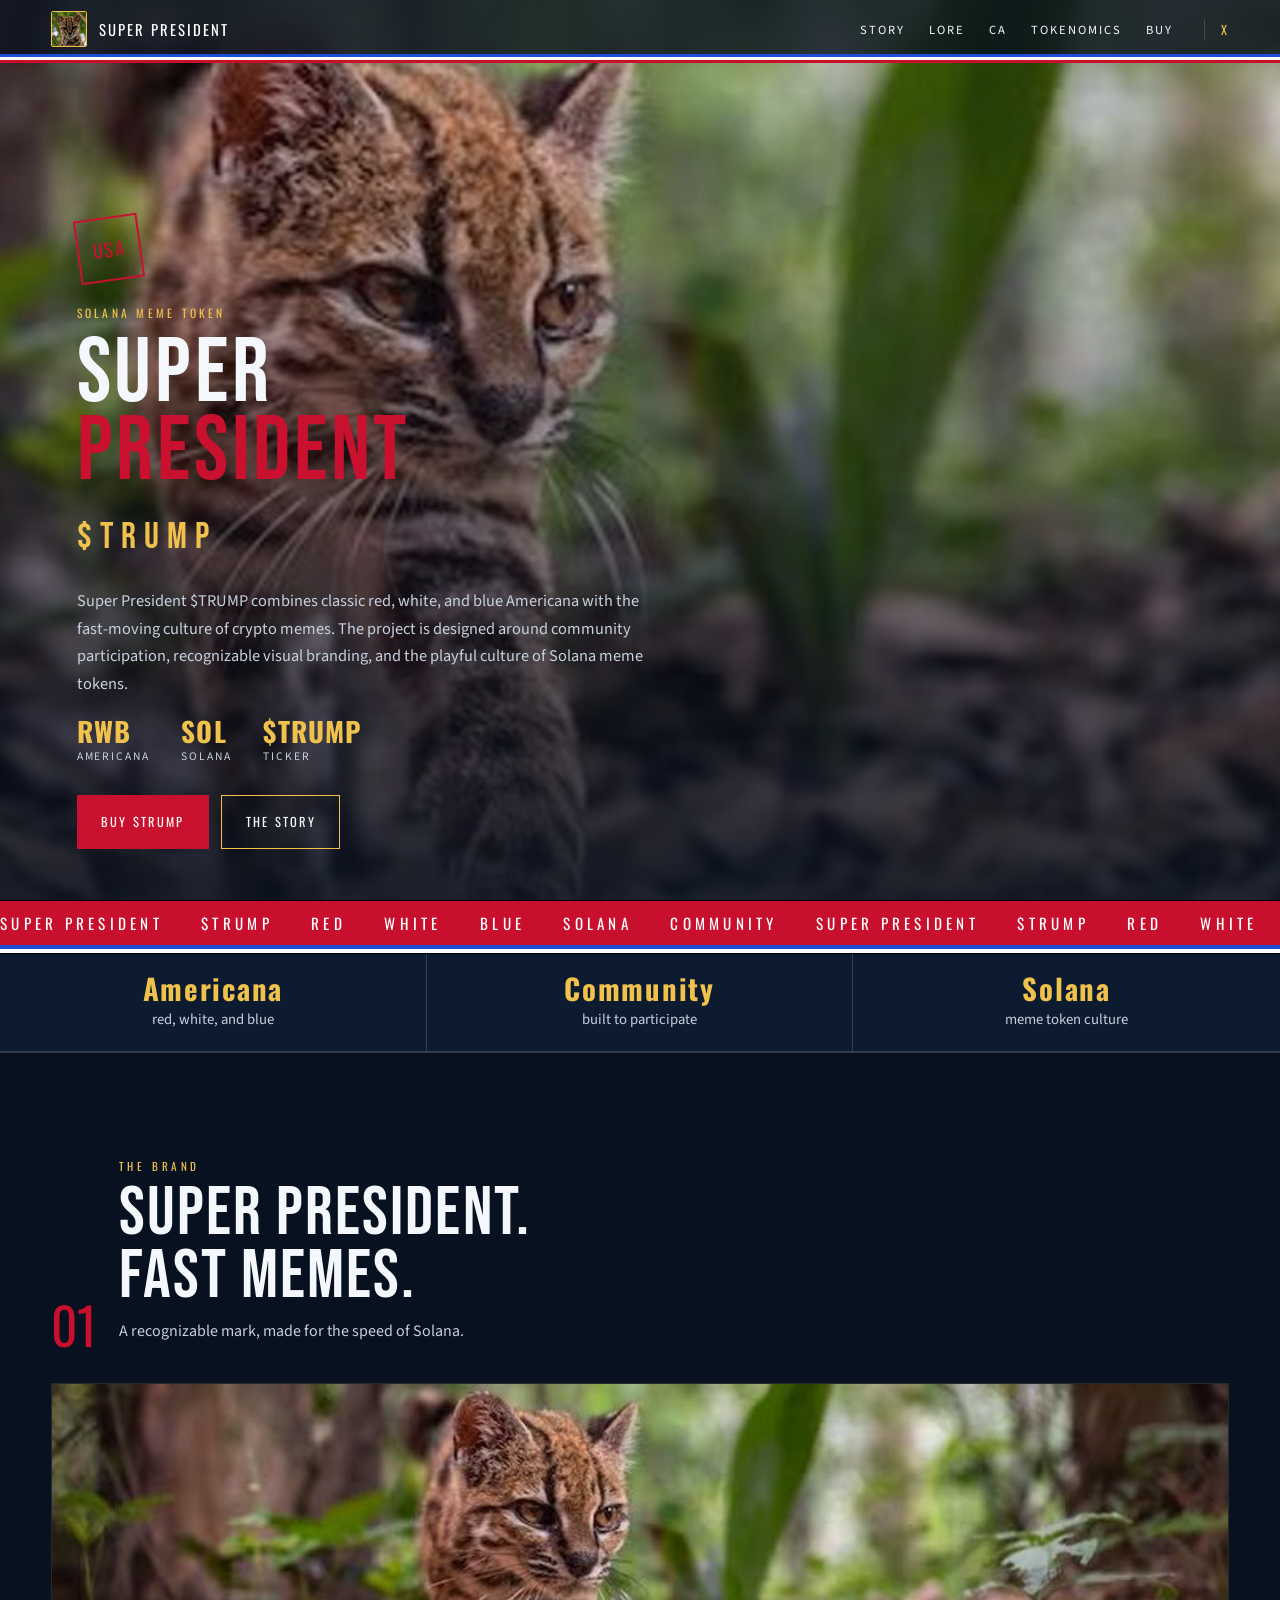
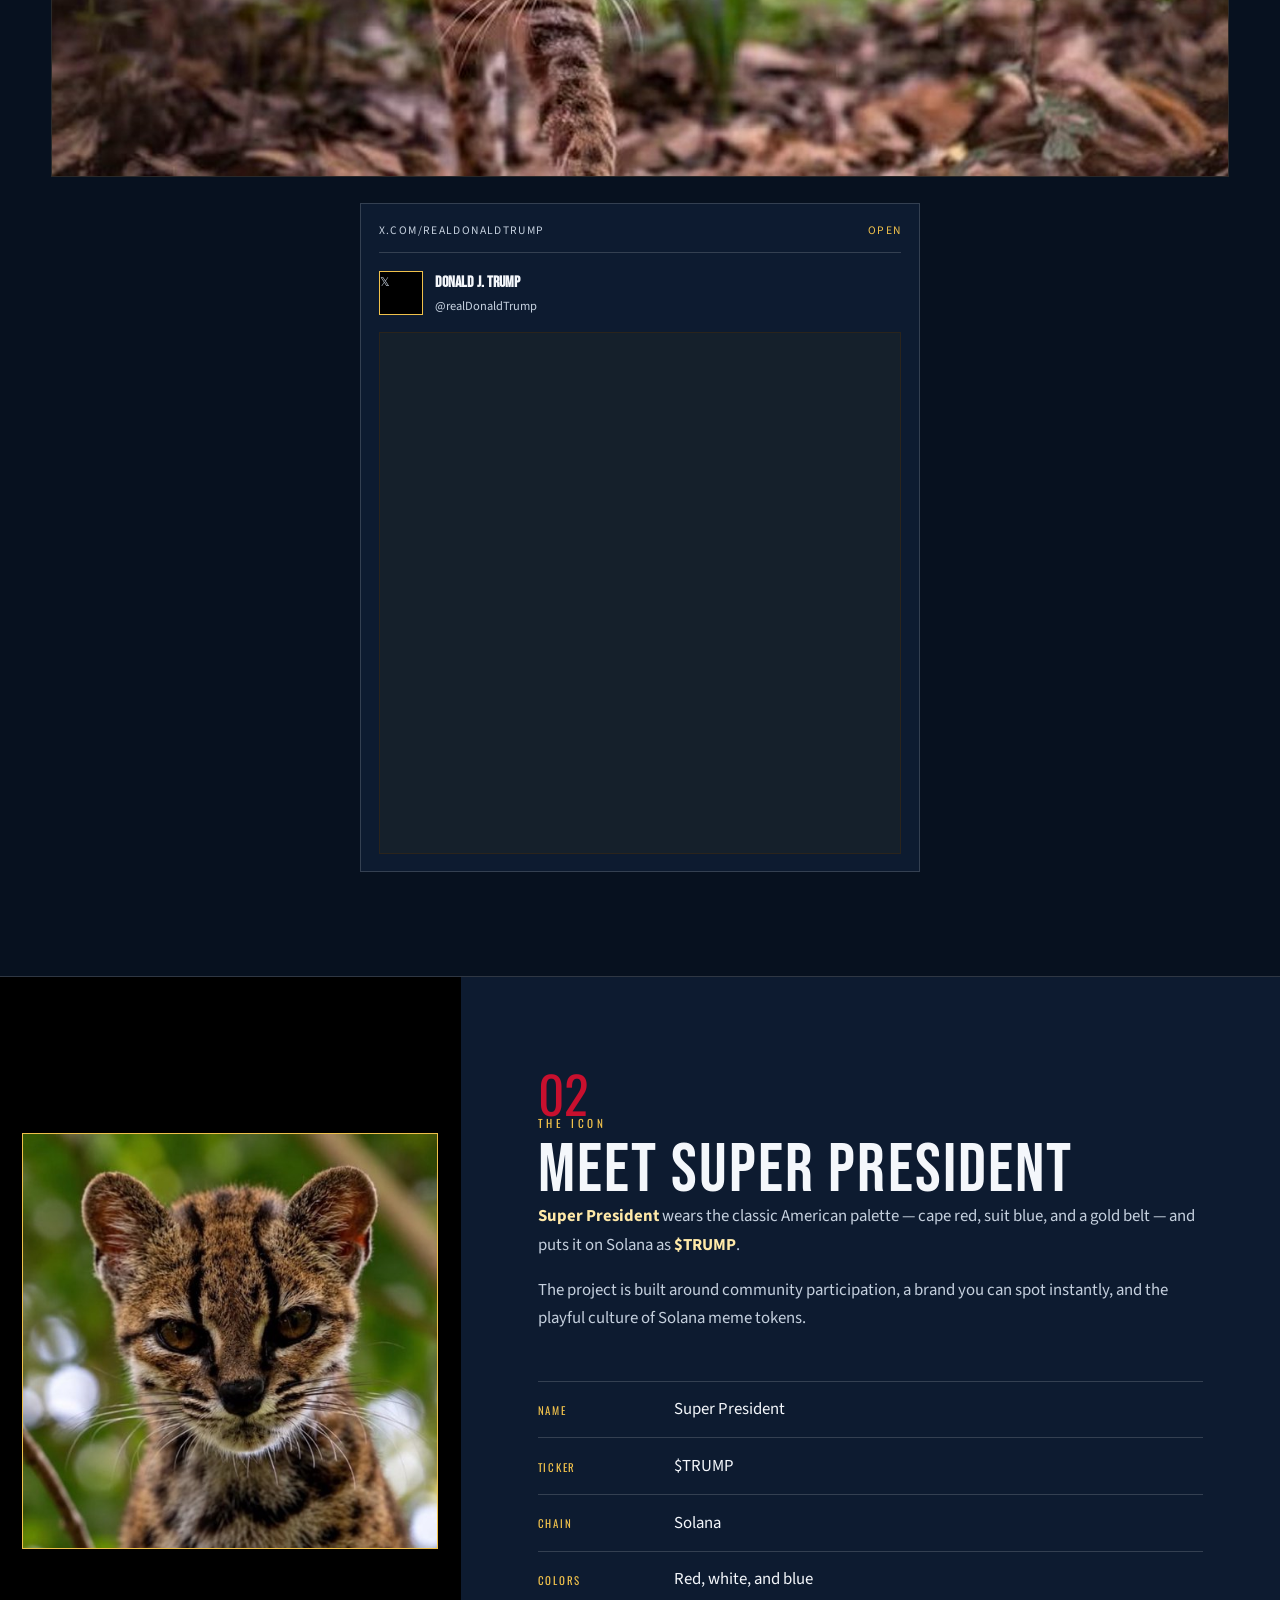
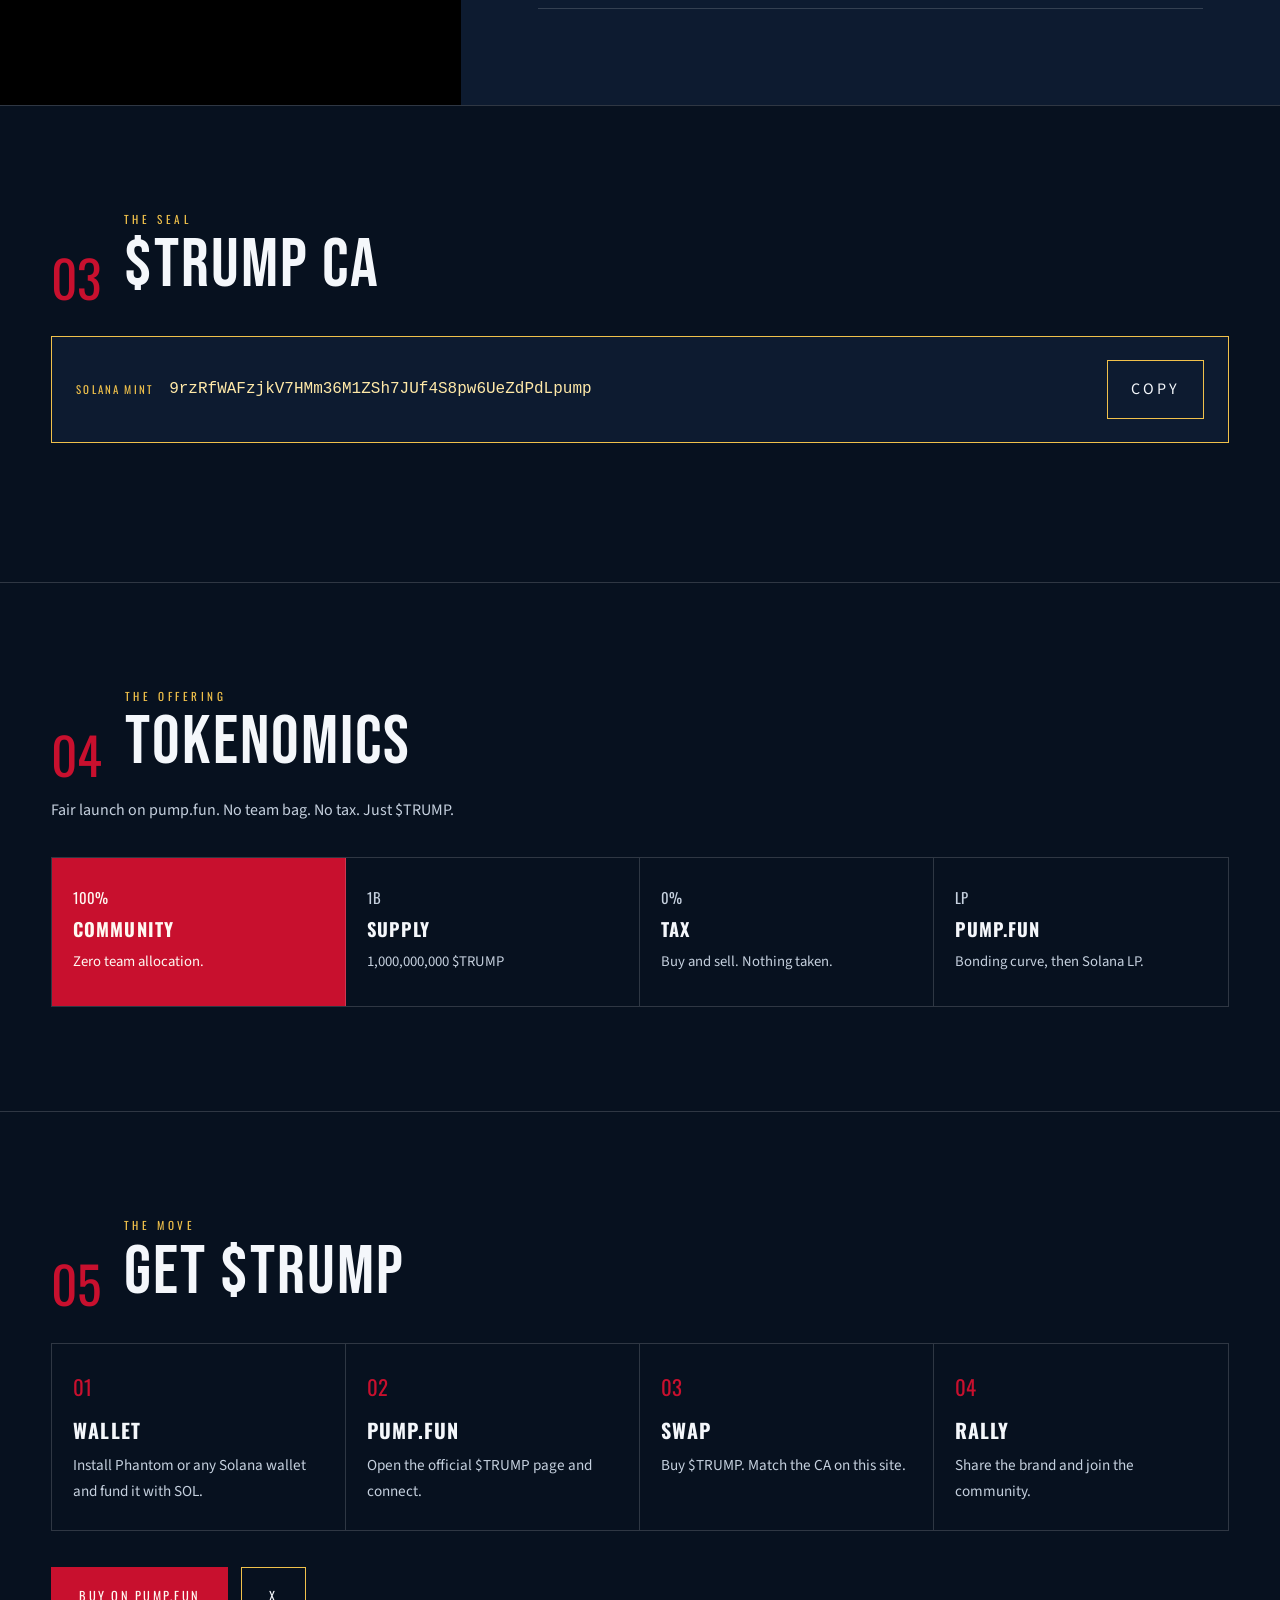
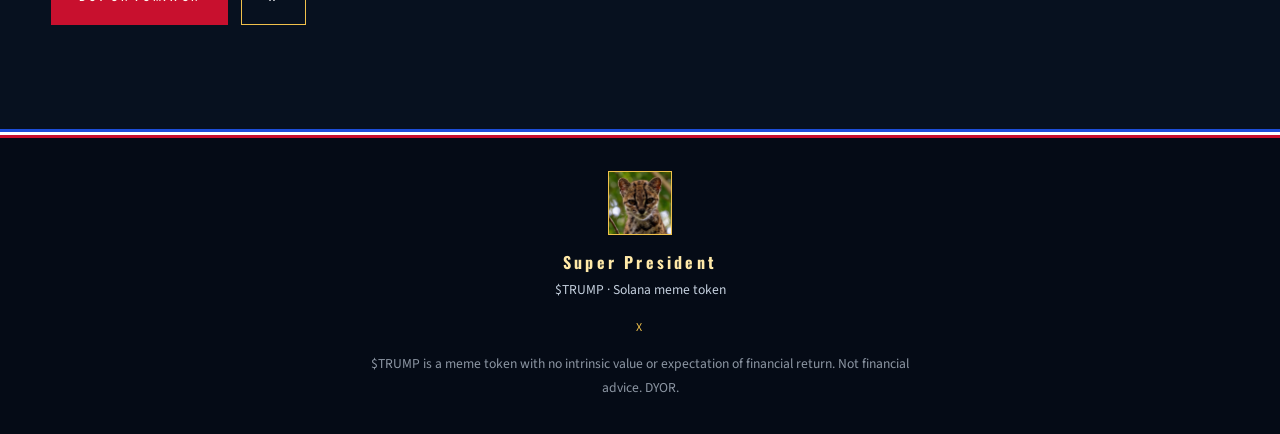
==== commit 5740f26f: "update" ====
--- a/index.html
+++ b/index.html
@@ -1 +1,250 @@
-<!DOCTYPE html><html data-dpl-id="dpl_EFvhZJnBF9C1j1PEc9VMqQgK4kQN" lang="en" class="geist_a71539c9-module__T19VSG__variable geist_mono_8d43a2aa-module__8Li5zG__variable fraunces_c5f41878-module__6OiOuW__variable h-full antialiased"><head><meta charSet="utf-8"/><meta name="viewport" content="width=device-width, initial-scale=1"/><link rel="preload" href="_next/static/immutable/media/54fc36028e2bb174-s.p.1h6pn64pmfi2q.woff2" as="font" crossorigin="" type="font/woff2"/><link rel="preload" href="_next/static/immutable/media/797e433ab948586e-s.p.1v5bejj26fx9h.woff2" as="font" crossorigin="" type="font/woff2"/><link rel="preload" href="_next/static/immutable/media/caa3a2e1cccd8315-s.p.0zr6hhvz-h9nw.woff2" as="font" crossorigin="" type="font/woff2"/><link rel="preload" as="image" imageSrcSet="img/sanctuary_thankyou.jpg 384w, img/sanctuary_thankyou.jpg 640w, img/sanctuary_thankyou.jpg 750w, img/sanctuary_thankyou.jpg 828w, img/sanctuary_thankyou.jpg 1080w, img/sanctuary_thankyou.jpg 1200w, img/sanctuary_thankyou.jpg 1920w, img/sanctuary_thankyou.jpg 2048w, img/sanctuary_thankyou.jpg 3840w" imageSizes="(max-width: 1024px) 100vw, 45vw"/><link rel="stylesheet" href="_next/static/immutable/chunks/1w2ll5czy3h4t.css" data-precedence="next"/><title>Tigrino: the Leopardus tilcayo in Bolivia&#x27;s sanctuary, the new cat species</title><meta name="description" content="Tigrino, the only confirmed living Leopardus tilcayo, the first new cat species in 100 years. La Senda Verde sanctuary, Bolivia. $100K+ donated by the $TIGRINO community, live counter."/><meta name="keywords" content="Tigrino,Tigrino cat,tilcayo,tilcayo cat,Leopardus tilcayo,new cat species,new cat species 2026,first new cat species in 100 years,Bolivia cat species,Yungas tiger cat,La Senda Verde,Senda Verde sanctuary,TIGRINO token,$TIGRINO,Tigrino donations"/><meta name="robots" content="index, follow"/><meta name="googlebot" content="index, follow, max-image-preview:large, max-snippet:-1"/><meta name="category" content="animals"/><link rel="canonical" href="index.html"/><meta property="og:title" content="Tigrino: the Leopardus tilcayo in Bolivia&#x27;s sanctuary, the new cat species"/><meta property="og:description" content="Tigrino, the only confirmed living Leopardus tilcayo, the first new cat species in 100 years. La Senda Verde sanctuary, Bolivia. $100K+ donated by the $TIGRINO community, live counter."/><meta property="og:url" content="https://tigrino.community"/><meta property="og:site_name" content="Tigrino"/><meta property="og:locale" content="en_US"/><meta property="og:image" content="https://tigrino.community/img/sanctuary_thankyou.jpg"/><meta property="og:image:width" content="960"/><meta property="og:image:height" content="1280"/><meta property="og:image:alt" content="Tigrino, the Leopardus tilcayo at La Senda Verde, with his keeper at La Senda Verde sanctuary"/><meta property="og:type" content="website"/><meta name="twitter:card" content="summary_large_image"/><meta name="twitter:site" content="@itsTigrino"/><meta name="twitter:creator" content="@itsTigrino"/><meta name="twitter:title" content="Tigrino: the Leopardus tilcayo in Bolivia&#x27;s sanctuary, the new cat species"/><meta name="twitter:description" content="Tigrino, the only confirmed living Leopardus tilcayo, the first new cat species in 100 years. La Senda Verde sanctuary, Bolivia. $100K+ donated by the $TIGRINO community, live counter."/><meta name="twitter:image" content="https://tigrino.community/img/sanctuary_thankyou.jpg"/><link rel="icon" href="favicon.ico" sizes="64x64" type="image/x-icon"/><link rel="icon" href="icon.png" sizes="512x512" type="image/png"/><link rel="apple-touch-icon" href="apple-icon.png" sizes="180x180" type="image/png"/><meta name="next-size-adjust" content=""/></head><body class="min-h-full flex flex-col"><div hidden=""><!--$--><!--/$--></div><main class="flex-1"><header class="sticky top-0 z-30 border-b border-white/5 bg-background/85 backdrop-blur"><nav class="mx-auto flex max-w-5xl items-center justify-between gap-3 px-5 py-3 text-sm"><a class="serif text-lg font-semibold text-sand" href="index.html">Tigrino <span aria-hidden="true" class="ml-1">😾</span></a><div class="hidden gap-7 text-muted md:flex"><a class="hover:text-sand" href="index.html#story">Story</a><a class="hover:text-sand" href="sanctuary/index.html">Sanctuary</a><a class="hover:text-sand" href="index.html#ledger">Ledger</a><a class="hover:text-sand" href="index.html#coin">Coin</a><a class="hover:text-sand" href="memes/index.html">Memes</a><a class="hover:text-sand" href="press/index.html">Press</a><a href="https://x.com/itsTigrino" target="_blank" rel="noopener noreferrer" class="hover:text-sand">@itsTigrino</a></div><div class="flex items-center gap-2"><a href="https://pump.fun/coin/91ryaCo5yGpYZM3bs6GUPs97VWJQj7RozBmqPULgpump" target="_blank" rel="noopener noreferrer" class="rounded-full bg-amber px-4 py-1.5 font-semibold text-[#1a1408] hover:bg-amber-soft">$TIGRINO</a><div class="md:hidden"><button aria-label="Menu" class="flex h-9 w-9 items-center justify-center rounded-full border border-white/10 text-sand"><div class="space-y-1.5"><span class="block h-0.5 w-4 bg-current transition "></span><span class="block h-0.5 w-4 bg-current transition "></span><span class="block h-0.5 w-4 bg-current transition "></span></div></button></div></div></nav></header><section class="mx-auto max-w-5xl px-5 pt-10 sm:pt-16"><div class="flex flex-wrap items-baseline justify-between gap-x-6 gap-y-2"><span class="font-mono text-[11px] uppercase tracking-[0.2em] text-muted ">Field guide · Specimen 001 · Yungas, Bolivia</span><span class="font-mono text-[11px] uppercase tracking-[0.2em] text-muted ">First new cat species in 103 years</span></div><div class="mt-6 grid items-end gap-10 lg:grid-cols-[1fr_1fr]"><div><h1 class="serif text-[22vw] font-medium leading-[0.85] tracking-tight text-sand sm:text-[10rem] lg:text-[11rem]">Tigrino<span class="text-amber">.</span></h1><p class="serif mt-6 max-w-md text-2xl leading-snug text-sand sm:text-[1.9rem]">The only confirmed living member of a species science named last week. Three pounds. Lives in a Bolivian sanctuary. In the 48 hours after the news broke, strangers sent that sanctuary<!-- --> <span class="whitespace-nowrap">$147,654</span>.</p><div class="mt-8 flex flex-wrap gap-2"><a class="rounded-full bg-amber px-5 py-2.5 text-sm font-semibold text-background transition hover:bg-amber-soft" href="#story">Read the story</a><a class="rounded-full border border-sand/25 px-5 py-2.5 text-sm font-semibold text-sand transition hover:border-sand/60" href="#coin">I’m here for the coin</a><a href="https://sendaverde.org" target="_blank" rel="noopener noreferrer" class="rounded-full border border-sand/25 px-5 py-2.5 text-sm font-semibold text-sand transition hover:border-sand/60">Donate directly</a></div></div><figure><video src="img/tigrino_chill.mp4" poster="img/tigrino_real.jpg" autoPlay="" muted="" loop="" playsInline="" class="aspect-[16/10] w-full rounded-2xl border border-white/10 object-cover"></video><figcaption class="mt-2 flex flex-wrap justify-between gap-2"><span class="font-mono text-[11px] uppercase tracking-[0.2em] text-muted ">Tigrino in his enclosure, 18 Sep 2026</span><a href="https://x.com/La_Senda_Verde/status/2101075567655399821" target="_blank" rel="noopener noreferrer"><span class="font-mono text-[11px] uppercase tracking-[0.2em] text-muted ">Video: @La_Senda_Verde ↗</span></a></figcaption></figure></div></section><div class="mx-auto max-w-5xl px-5 pt-6"><div class="flex flex-wrap items-center gap-x-4 gap-y-2 border-b border-sand/15 pb-5"><span class="font-mono text-[11px] uppercase tracking-[0.2em] text-muted ">Covered by</span><a href="https://www.nationalgeographic.com/animals/article/meet-the-first-new-cat-species-discovered-in-100-years" target="_blank" rel="noopener noreferrer" class="text-sm text-sand/80 hover:text-sand">National Geographic</a><a href="https://www.reuters.com/business/environment/new-cat-species-identified-bolivia-first-over-century-2026-09-17/" target="_blank" rel="noopener noreferrer" class="text-sm text-sand/80 hover:text-sand">Reuters</a><a href="https://www.nytimes.com/2026/09/18/science/tilcayo-new-cat-species-bolivia.html" target="_blank" rel="noopener noreferrer" class="text-sm text-sand/80 hover:text-sand">The New York Times</a><a href="https://www.bbc.com/news/articles/c6x2zgv9rr4ro" target="_blank" rel="noopener noreferrer" class="text-sm text-sand/80 hover:text-sand">BBC</a><a href="https://www.nbcnews.com/science/environment/new-wild-cat-species-identified-rcna598113" target="_blank" rel="noopener noreferrer" class="text-sm text-sand/80 hover:text-sand">NBC News</a><a href="https://x.com/ABC/status/2101456972021125260" target="_blank" rel="noopener noreferrer" class="text-sm text-sand/80 hover:text-sand">ABC News</a><a class="text-sm text-amber hover:text-amber-soft" href="press/index.html">+ press kit</a></div></div><section class="mx-auto max-w-5xl px-5 py-12 sm:py-16"><div class="mb-10 border-t border-sand/15 pt-6 sm:mb-14"><p class="font-mono text-xs uppercase tracking-[0.25em] text-amber">01<!-- --> <span class="text-muted">/</span> <!-- -->The specimen</p><h2 class="serif mt-3 max-w-3xl text-3xl font-medium leading-[1.05] text-sand sm:text-5xl">Smaller than your cat. Older than our species. The only one confirmed alive.</h2><p class="mt-4 max-w-2xl text-base leading-relaxed text-muted sm:text-lg">Everything below is from the paper, National Geographic, or the sanctuary. Nothing is estimated by us.</p></div><div class="grid gap-10 lg:grid-cols-[1fr_1fr]"><dl class="grid grid-cols-2 gap-x-6 gap-y-5"><div class="border-t border-sand/10 pt-3"><dt class="font-mono text-[11px] uppercase tracking-[0.2em] text-muted">Species</dt><dd class="serif mt-1 text-xl text-sand">Leopardus tilcayo</dd></div><div class="border-t border-sand/10 pt-3"><dt class="font-mono text-[11px] uppercase tracking-[0.2em] text-muted">Common name</dt><dd class="serif mt-1 text-xl text-sand">Tilcayo tiger cat</dd></div><div class="border-t border-sand/10 pt-3"><dt class="font-mono text-[11px] uppercase tracking-[0.2em] text-muted">Confirmed living</dt><dd class="serif mt-1 text-xl text-sand">1 · Tigrino, the holotype</dd></div><div class="border-t border-sand/10 pt-3"><dt class="font-mono text-[11px] uppercase tracking-[0.2em] text-muted">Weight</dt><dd class="serif mt-1 text-xl text-sand">1.4 kg · 3 lb</dd></div><div class="border-t border-sand/10 pt-3"><dt class="font-mono text-[11px] uppercase tracking-[0.2em] text-muted">Length</dt><dd class="serif mt-1 text-xl text-sand">46 cm · 18 in</dd></div><div class="border-t border-sand/10 pt-3"><dt class="font-mono text-[11px] uppercase tracking-[0.2em] text-muted">Age</dt><dd class="serif mt-1 text-xl text-sand">≈ 10 years</dd></div><div class="border-t border-sand/10 pt-3"><dt class="font-mono text-[11px] uppercase tracking-[0.2em] text-muted">Range</dt><dd class="serif mt-1 text-xl text-sand">Yungas cloud forest, Bolivia</dd></div><div class="border-t border-sand/10 pt-3"><dt class="font-mono text-[11px] uppercase tracking-[0.2em] text-muted">Diverged</dt><dd class="serif mt-1 text-xl text-sand">≈ 1.4 million years ago</dd></div><div class="border-t border-sand/10 pt-3"><dt class="font-mono text-[11px] uppercase tracking-[0.2em] text-muted">Described</dt><dd class="serif mt-1 text-xl text-sand">17 Sep 2026, Current Biology</dd></div><div class="border-t border-sand/10 pt-3"><dt class="font-mono text-[11px] uppercase tracking-[0.2em] text-muted">Previous new cat</dt><dd class="serif mt-1 text-xl text-sand">Pampas cat, 1923</dd></div></dl><figure><img alt="Tigrino in a tree at La Senda Verde" loading="lazy" width="1200" height="1200" decoding="async" data-nimg="1" class="aspect-square w-full rounded-2xl border border-white/10 object-cover" style="color:transparent" sizes="(max-width: 1024px) 100vw, 50vw" srcSet="img/tigrino_real.jpg 384w, img/tigrino_real.jpg 640w, img/tigrino_real.jpg 750w, img/tigrino_real.jpg 828w, img/tigrino_real.jpg 1080w, img/tigrino_real.jpg 1200w, img/tigrino_real.jpg 1920w, img/tigrino_real.jpg 2048w, img/tigrino_real.jpg 3840w" src="img/tigrino_real.jpg"/><figcaption class="mt-2"><span class="font-mono text-[11px] uppercase tracking-[0.2em] text-muted ">Photo: La Senda Verde</span></figcaption></figure></div></section><section id="story" class="mx-auto max-w-5xl scroll-mt-16 px-5 py-12 sm:py-16"><div class="mb-10 border-t border-sand/15 pt-6 sm:mb-14"><p class="font-mono text-xs uppercase tracking-[0.25em] text-amber">02<!-- --> <span class="text-muted">/</span> <!-- -->The story</p><h2 class="serif mt-3 max-w-3xl text-3xl font-medium leading-[1.05] text-sand sm:text-5xl">Nine years in a sanctuary before anyone knew what he was.</h2></div><ol class="relative border-l border-sand/15 pl-6 sm:pl-10"><li class="relative mb-9 last:mb-0"><span class="absolute -left-[1.85rem] top-2 h-2.5 w-2.5 rounded-full bg-amber sm:-left-[2.85rem]"></span><p class="font-mono text-[11px] uppercase tracking-[0.2em] text-amber">2016</p><p class="serif mt-1 max-w-2xl text-xl leading-snug text-sand sm:text-2xl">A wild kitten is taken from the Yungas forest and kept as a pet for about a year, fed food that doesn&#x27;t meet his species&#x27; needs. Whatever the intention, a wild animal was removed from his habitat.</p></li><li class="relative mb-9 last:mb-0"><span class="absolute -left-[1.85rem] top-2 h-2.5 w-2.5 rounded-full bg-amber sm:-left-[2.85rem]"></span><p class="font-mono text-[11px] uppercase tracking-[0.2em] text-amber">2017</p><p class="serif mt-1 max-w-2xl text-xl leading-snug text-sand sm:text-2xl">He arrives at La Senda Verde. After a year in a household, release is no longer possible; the sanctuary takes responsibility for him for life. Staff assume a common tiger cat and name him Tigrino. His size raises questions, so they call biologist Paola Nogales-Ascarrunz.</p></li><li class="relative mb-9 last:mb-0"><span class="absolute -left-[1.85rem] top-2 h-2.5 w-2.5 rounded-full bg-amber sm:-left-[2.85rem]"></span><p class="font-mono text-[11px] uppercase tracking-[0.2em] text-amber">2019</p><p class="serif mt-1 max-w-2xl text-xl leading-snug text-sand sm:text-2xl">Writing a field guide, she notices his spots match nothing from Brazil. “This is so wrong.”</p></li><li class="relative mb-9 last:mb-0"><span class="absolute -left-[1.85rem] top-2 h-2.5 w-2.5 rounded-full bg-amber sm:-left-[2.85rem]"></span><p class="font-mono text-[11px] uppercase tracking-[0.2em] text-amber">2020–26</p><p class="serif mt-1 max-w-2xl text-xl leading-snug text-sand sm:text-2xl">Thirty-eight genomes across the genus. His line split from every other tiger cat 1.4 million years ago.</p></li><li class="relative mb-9 last:mb-0"><span class="absolute -left-[1.85rem] top-2 h-2.5 w-2.5 rounded-full bg-amber sm:-left-[2.85rem]"></span><p class="font-mono text-[11px] uppercase tracking-[0.2em] text-amber">17 Sep 2026</p><p class="serif mt-1 max-w-2xl text-xl leading-snug text-sand sm:text-2xl">Leopardus tilcayo is published. First new cat species in 103 years. Tigrino is the holotype, the one animal the species is formally described from, and the only confirmed living tilcayo.</p></li><li class="relative mb-9 last:mb-0"><span class="absolute -left-[1.85rem] top-2 h-2.5 w-2.5 rounded-full bg-amber sm:-left-[2.85rem]"></span><p class="font-mono text-[11px] uppercase tracking-[0.2em] text-amber">18 Sep 2026</p><p class="serif mt-1 max-w-2xl text-xl leading-snug text-sand sm:text-2xl">$TIGRINO launches with 100% of its creator fees locked to his sanctuary. By evening the sanctuary posts a thank-you.</p></li><li class="relative mb-9 last:mb-0"><span class="absolute -left-[1.85rem] top-2 h-2.5 w-2.5 rounded-full bg-amber sm:-left-[2.85rem]"></span><p class="font-mono text-[11px] uppercase tracking-[0.2em] text-amber">19 Sep 2026</p><p class="serif mt-1 max-w-2xl text-xl leading-snug text-sand sm:text-2xl">$100,000 crossed. His keeper prints a sign. “Tigrino” trends on X by name.</p></li></ol><div class="mt-12 grid gap-px overflow-hidden rounded-2xl border border-sand/15 bg-sand/15 sm:grid-cols-2"><div class="bg-background p-6"><span class="font-mono text-[11px] uppercase tracking-[0.2em] text-muted ">His name</span><p class="serif mt-2 text-4xl text-sand">Tigrino</p><p class="mt-2 text-sm text-muted">Given by the sanctuary in 2017, years before anyone knew he mattered.</p></div><div class="bg-background p-6"><span class="font-mono text-[11px] uppercase tracking-[0.2em] text-muted ">His species</span><p class="serif mt-2 text-4xl text-sand">Tilcayo</p><p class="mt-2 text-sm text-muted">From the word Yungas locals have always used. Nobody knows what it means.</p></div></div></section><section class="mx-auto max-w-5xl px-5 py-12 sm:py-16"><div class="mb-10 border-t border-sand/15 pt-6 sm:mb-14"><p class="font-mono text-xs uppercase tracking-[0.25em] text-amber">03<!-- --> <span class="text-muted">/</span> <!-- -->The sanctuary</p><h2 class="serif mt-3 max-w-3xl text-3xl font-medium leading-[1.05] text-sand sm:text-5xl">La Senda Verde. Founded 2003. One thousand rescued animals. One of them is famous now.</h2></div><div class="grid gap-8 lg:grid-cols-[0.9fr_1.1fr] lg:items-center"><a href="https://x.com/La_Senda_Verde/status/2101403484344262818" target="_blank" rel="noopener noreferrer"><img alt="Marcelo Levy, co-founder of La Senda Verde, holding a printed thank-you sign next to Tigrino" loading="eager" width="960" height="1280" decoding="async" data-nimg="1" class="w-full rounded-2xl border border-white/10" style="color:transparent" sizes="(max-width: 1024px) 100vw, 45vw" srcSet="img/sanctuary_thankyou.jpg 384w, img/sanctuary_thankyou.jpg 640w, img/sanctuary_thankyou.jpg 750w, img/sanctuary_thankyou.jpg 828w, img/sanctuary_thankyou.jpg 1080w, img/sanctuary_thankyou.jpg 1200w, img/sanctuary_thankyou.jpg 1920w, img/sanctuary_thankyou.jpg 2048w, img/sanctuary_thankyou.jpg 3840w" src="img/sanctuary_thankyou.jpg"/></a><div><blockquote class="serif text-2xl leading-snug text-sand sm:text-3xl">“In just 48 hours, the @Pumpfun and @donatedotgg communities raised over $100,000 for our sanctuary. For a small wildlife rescue in Yungas, this is life-changing. It will help us care for Tigrino and more than 1,000 rescued animals. We never expected this.”</blockquote><p class="mt-4"><span class="font-mono text-[11px] uppercase tracking-[0.2em] text-muted ">Marcelo Levy, co-founder · 19 Sep 2026</span></p><div class="mt-8 flex flex-wrap gap-3"><a class="inline-flex items-center justify-center rounded-full bg-amber px-5 py-2.5 text-sm font-semibold text-[#1a1408] transition hover:bg-amber-soft" href="sanctuary/index.html">About the sanctuary</a><a href="https://x.com/La_Senda_Verde/status/2101431871301124556" target="_blank" rel="noopener noreferrer" class="inline-flex items-center justify-center rounded-full border border-sand/25 px-5 py-2.5 text-sm font-semibold text-sand transition hover:border-sand/60 hover:bg-white/5">Watch his 3-minute video</a></div></div></div></section><section id="ledger" class="scroll-mt-16 border-y border-sand/15 bg-moss/40"><div class="mx-auto max-w-5xl px-5 py-14 sm:py-20"><div class="mb-10 border-t border-sand/15 pt-6 sm:mb-14"><p class="font-mono text-xs uppercase tracking-[0.25em] text-amber">04<!-- --> <span class="text-muted">/</span> <!-- -->The ledger</p><h2 class="serif mt-3 max-w-3xl text-3xl font-medium leading-[1.05] text-sand sm:text-5xl">Every dollar below is a public transaction. It feeds more than one cat.</h2><p class="mt-4 max-w-2xl text-base leading-relaxed text-muted sm:text-lg">Trading fees from $TIGRINO are locked to the sanctuary’s US charity and settled by donate.gg. It pays for Tigrino’s care and for the 1,000+ animals La Senda Verde has rescued from trafficking. The sanctuary never touches crypto. This number is read live from their ledger.</p></div><div><div class="flex flex-wrap items-baseline justify-between gap-3"><p class="font-mono text-[11px] uppercase tracking-[0.25em] text-amber">Delivered to La Senda Verde · Tigrino + 1,000 rescued animals</p><span class="flex items-center gap-2 font-mono text-[11px] uppercase tracking-[0.2em] text-muted"><span class="relative flex h-2 w-2"><span class="absolute inline-flex h-full w-full animate-ping rounded-full bg-emerald-400 opacity-75"></span><span class="relative inline-flex h-2 w-2 rounded-full bg-emerald-400"></span></span>live · donate.gg</span></div><p class="serif mt-4 text-[17vw] font-medium leading-[0.9] text-sand tabular-nums sm:text-9xl lg:text-[11rem]">$147,654</p><dl class="mt-8 grid grid-cols-2 gap-x-6 gap-y-6 border-t border-sand/15 pt-6 sm:grid-cols-4"><div><dt class="font-mono text-[11px] uppercase tracking-[0.2em] text-muted">SOL</dt><dd class="serif mt-1 text-3xl text-sand">1401.4</dd></div><div><dt class="font-mono text-[11px] uppercase tracking-[0.2em] text-muted">Donations</dt><dd class="serif mt-1 text-3xl text-sand">109</dd></div><div><dt class="font-mono text-[11px] uppercase tracking-[0.2em] text-muted">From $TIGRINO fees</dt><dd class="serif mt-1 text-3xl text-sand">97%</dd></div><div><dt class="font-mono text-[11px] uppercase tracking-[0.2em] text-muted">Last transfer</dt><dd class="serif mt-1 text-3xl text-sand">6d ago</dd></div></dl><details class="group mt-6"><summary class="cursor-pointer font-mono text-[11px] uppercase tracking-[0.2em] text-amber hover:text-amber-soft">Show recent transfers</summary><ul class="mt-3 divide-y divide-sand/10 text-sm"><li class="flex items-center justify-between gap-3 py-2"><a href="https://solscan.io/tx/4pc6tu9wkHS199jaRPC96LoHSgsh2ZYVACCedH1KqCZdeKnQ6QGUN3ma8kwk3gUg2vN4EQL2pvoAC7ZAFAxVAwMR" target="_blank" rel="noopener noreferrer" class="truncate text-muted hover:text-sand">Leopardus Tilcayo</a><span class="shrink-0 font-mono text-sand">0.06<!-- --> SOL</span><span class="w-16 shrink-0 text-right font-mono text-xs text-muted">6d ago</span></li><li class="flex items-center justify-between gap-3 py-2"><a href="https://solscan.io/tx/4S6Uzdc8KWnmnRsA4KLPa7we62KcJn68crY3h1oPR6Zstvp9wnwtdDhBGvrb2nrLFiCLRzyKw3yRagkaRTHgAgAq" target="_blank" rel="noopener noreferrer" class="truncate text-muted hover:text-sand">$TIGRINO creator fees</a><span class="shrink-0 font-mono text-sand">2.93<!-- --> SOL</span><span class="w-16 shrink-0 text-right font-mono text-xs text-muted">6d ago</span></li><li class="flex items-center justify-between gap-3 py-2"><a href="https://solscan.io/tx/62gq8MGaxnY6w9e5F76wb8gFbXwrpoEXxwSH7cc4rravyZXxsRHhRjLqEy6Z6PCnsH5nWudkcC78xogHZFTESeQa" target="_blank" rel="noopener noreferrer" class="truncate text-muted hover:text-sand">Tigricoin</a><span class="shrink-0 font-mono text-sand">0.06<!-- --> SOL</span><span class="w-16 shrink-0 text-right font-mono text-xs text-muted">13d ago</span></li><li class="flex items-center justify-between gap-3 py-2"><a href="https://solscan.io/tx/256s1Tzb3XforubxJvQjqHozrQXq5hV9hJZ1tjnkQkiweYiY9zopv62gJqSLe4GvYdP55cGTWee2BwUmab6ZykvK" target="_blank" rel="noopener noreferrer" class="truncate text-muted hover:text-sand">Leopardus Tilcayo</a><span class="shrink-0 font-mono text-sand">0.07<!-- --> SOL</span><span class="w-16 shrink-0 text-right font-mono text-xs text-muted">13d ago</span></li><li class="flex items-center justify-between gap-3 py-2"><a href="https://solscan.io/tx/5tu3YAEc1wK7CndpKnKbhF2ip8Aww99nPRhF1XvznARJcuEVqag1SBGGP8Nj1YS8Vk1jc4sLtHN3s41tpVb45Kc3" target="_blank" rel="noopener noreferrer" class="truncate text-muted hover:text-sand">Gato-do-Mato</a><span class="shrink-0 font-mono text-sand">0.07<!-- --> SOL</span><span class="w-16 shrink-0 text-right font-mono text-xs text-muted">13d ago</span></li><li class="flex items-center justify-between gap-3 py-2"><a href="https://solscan.io/tx/29ZmVrPQAkSidkG7q7zuci3d9PnrQZDG5ytimVx55wsJ7f5jAbHWDfKwkTKyuxAWrZxPLnGumQS2LUUigxdjn2ir" target="_blank" rel="noopener noreferrer" class="truncate text-muted hover:text-sand">Tigrino the Weird Cat</a><span class="shrink-0 font-mono text-sand">0.08<!-- --> SOL</span><span class="w-16 shrink-0 text-right font-mono text-xs text-muted">13d ago</span></li><li class="flex items-center justify-between gap-3 py-2"><a href="https://solscan.io/tx/4zZTptUxcUd7jw7nLv8mmHJG3sxSiEV9vfo33LDon68muiZsVxNqXbuEDY836GosQ8NmkkztLqHGghBo14ASL57y" target="_blank" rel="noopener noreferrer" class="truncate text-muted hover:text-sand">Tigger the Tilcayo</a><span class="shrink-0 font-mono text-sand">0.08<!-- --> SOL</span><span class="w-16 shrink-0 text-right font-mono text-xs text-muted">13d ago</span></li><li class="flex items-center justify-between gap-3 py-2"><a href="https://solscan.io/tx/2chrpwQ2x2LE1gmVff9xa1Z3Toojudmfs688x7GYQsQUAepg6HmP3PvfRptYCMaLf7nnh85jev5YsjgH47A7SGgp" target="_blank" rel="noopener noreferrer" class="truncate text-muted hover:text-sand">Leopardus wiedii</a><span class="shrink-0 font-mono text-sand">0.08<!-- --> SOL</span><span class="w-16 shrink-0 text-right font-mono text-xs text-muted">13d ago</span></li><li class="flex items-center justify-between gap-3 py-2"><a href="https://solscan.io/tx/265tYnyxpPB3EmHkEUFGGpqxJjTyKQxn9isfLQxBJL8njUQimcUeYfYt7SyZQSSvMrNT7sDLCwNsMsK6gKytQfkb" target="_blank" rel="noopener noreferrer" class="truncate text-muted hover:text-sand">Leopardus Tilcayo</a><span class="shrink-0 font-mono text-sand">0.08<!-- --> SOL</span><span class="w-16 shrink-0 text-right font-mono text-xs text-muted">13d ago</span></li><li class="flex items-center justify-between gap-3 py-2"><a href="https://solscan.io/tx/32wq1W6WgLgpHCRKqRsuFNB8xojro3gVquJnC9RmcbdK94yNWAJxS7VUH3JYrkmWJXvtR7zsCBBseP82SiD2x81h" target="_blank" rel="noopener noreferrer" class="truncate text-muted hover:text-sand">Leopardus Tilcayo</a><span class="shrink-0 font-mono text-sand">0.08<!-- --> SOL</span><span class="w-16 shrink-0 text-right font-mono text-xs text-muted">13d ago</span></li><li class="flex items-center justify-between gap-3 py-2"><a href="https://solscan.io/tx/uvHMFCyM5rsu88FmxX3zMRZkFWcCsBwE7NFwjq4dFsVxjPA6fQJcQAuMTw3xm261tqQvzcxtbRKfgwRnRciWWsd" target="_blank" rel="noopener noreferrer" class="truncate text-muted hover:text-sand">KodKod</a><span class="shrink-0 font-mono text-sand">0.10<!-- --> SOL</span><span class="w-16 shrink-0 text-right font-mono text-xs text-muted">13d ago</span></li><li class="flex items-center justify-between gap-3 py-2"><a href="https://solscan.io/tx/5itrXXScxyT7mvzNjqnWVJigsRYMRWGkZXg4q64BrNbgYSP8pDkeYf3Rudaopjdz3z872DkgAe4gdJ1DEaurcwMd" target="_blank" rel="noopener noreferrer" class="truncate text-muted hover:text-sand">$TIGRINO creator fees</a><span class="shrink-0 font-mono text-sand">2.09<!-- --> SOL</span><span class="w-16 shrink-0 text-right font-mono text-xs text-muted">14d ago</span></li></ul></details></div><p class="mt-8 text-sm text-muted">Source: <a class="underline hover:text-sand" href="https://www.donate.gg/charities/la-senda-verde-animal-refuge-inc" target="_blank" rel="noopener noreferrer">donate.gg · La Senda Verde Animal Refuge Inc</a> · EIN 47-2415812 ·<!-- --> <a class="underline hover:text-sand" href="https://solscan.io/account/AjygC8gewVhtDD36BLjbMaDUPC2VSMsa3gHrXdYYh36M" target="_blank" rel="noopener noreferrer">fee wallet on Solscan</a></p></div></section><section id="coin" class="mx-auto max-w-5xl scroll-mt-16 px-5 py-12 sm:py-16"><div class="mb-10 border-t border-sand/15 pt-6 sm:mb-14"><p class="font-mono text-xs uppercase tracking-[0.25em] text-amber">05<!-- --> <span class="text-muted">/</span> <!-- -->The coin</p><h2 class="serif mt-3 max-w-3xl text-3xl font-medium leading-[1.05] text-sand sm:text-5xl">You trade. He eats. Nobody has to be trusted.</h2><p class="mt-4 max-w-2xl text-base leading-relaxed text-muted sm:text-lg">A memecoin with one unusual property: the person who made it can’t get paid. Fees are routed on-chain to a sanctuary that cares for Tigrino and a thousand other rescued animals, and the route is locked.</p></div><div class="grid gap-10 lg:grid-cols-[1.1fr_0.9fr]"><div class="min-w-0"><span class="font-mono text-[11px] uppercase tracking-[0.2em] text-muted ">Contract · Solana</span><div class="mt-2"><button class="group flex w-full items-center justify-between gap-3 rounded-xl border border-amber/30 bg-black/30 px-4 py-3 text-left font-mono text-xs sm:text-sm text-amber-soft hover:border-amber/70 transition" title="Copy contract address"><span class="min-w-0 flex-1 truncate">91ryaCo5yGpYZM3bs6GUPs97VWJQj7RozBmqPULgpump</span><span class="shrink-0 rounded-md bg-amber/15 px-2 py-1 text-[11px] uppercase tracking-wide text-amber group-hover:bg-amber/25">copy</span></button></div><dl class="mt-8 grid grid-cols-2 gap-x-6 gap-y-5 sm:grid-cols-4"><div class="border-t border-sand/10 pt-3"><dt class="font-mono text-[11px] uppercase tracking-[0.2em] text-muted">Fee to sanctuary</dt><dd class="serif mt-1 text-3xl text-sand">100%</dd></div><div class="border-t border-sand/10 pt-3"><dt class="font-mono text-[11px] uppercase tracking-[0.2em] text-muted">Creator share</dt><dd class="serif mt-1 text-3xl text-sand">0%</dd></div><div class="border-t border-sand/10 pt-3"><dt class="font-mono text-[11px] uppercase tracking-[0.2em] text-muted">Creator holds</dt><dd class="serif mt-1 text-3xl text-sand">0</dd></div><div class="border-t border-sand/10 pt-3"><dt class="font-mono text-[11px] uppercase tracking-[0.2em] text-muted">Routing</dt><dd class="serif mt-1 text-3xl text-sand">Locked</dd></div></dl><div class="mt-8 flex flex-wrap gap-2"><a href="https://pump.fun/coin/91ryaCo5yGpYZM3bs6GUPs97VWJQj7RozBmqPULgpump" target="_blank" rel="noopener noreferrer" class="inline-flex items-center justify-center rounded-full bg-amber px-5 py-2.5 text-sm font-semibold text-[#1a1408] transition hover:bg-amber-soft">Buy on pump.fun</a><a href="https://dexscreener.com/solana/91ryaCo5yGpYZM3bs6GUPs97VWJQj7RozBmqPULgpump" target="_blank" rel="noopener noreferrer" class="inline-flex items-center justify-center rounded-full border border-sand/25 px-5 py-2.5 text-sm font-semibold text-sand transition hover:border-sand/60 hover:bg-white/5">DEX Screener</a><a href="https://gmgn.ai/sol/token/91ryaCo5yGpYZM3bs6GUPs97VWJQj7RozBmqPULgpump" target="_blank" rel="noopener noreferrer" class="inline-flex items-center justify-center rounded-full border border-sand/25 px-5 py-2.5 text-sm font-semibold text-sand transition hover:border-sand/60 hover:bg-white/5">GMGN</a><a href="https://x.com/i/communities/2032558599948419404" target="_blank" rel="noopener noreferrer" class="inline-flex items-center justify-center rounded-full border border-sand/25 px-5 py-2.5 text-sm font-semibold text-sand transition hover:border-sand/60 hover:bg-white/5">X community</a></div></div><div class="min-w-0 space-y-6 text-sm leading-relaxed text-muted"><div><span class="font-mono text-[11px] uppercase tracking-[0.2em] text-muted ">How it moves</span><ol class="mt-3 space-y-2"><li class="flex gap-3"><span class="font-mono text-amber">1</span><span>You buy or sell. pump.fun charges its usual small fee.</span></li><li class="flex gap-3"><span class="font-mono text-amber">2</span><span>The creator&#x27;s cut is redirected: 100% charity, 0% creator, locked at launch.</span></li><li class="flex gap-3"><span class="font-mono text-amber">3</span><span>donate.gg settles it to the sanctuary&#x27;s 501(c)(3) and publishes each transfer.</span></li><li class="flex gap-3"><span class="font-mono text-amber">4</span><span>The ledger above updates. The sanctuary needs no wallet and no sign-up.</span></li></ol></div><div class="border-l-2 border-amber pl-4 text-amber-soft">It’s a memecoin. No team, no roadmap, and the price can go to zero. Buy it because the joke is good and the cause is real. If you only want to help the cat, <a class="underline" href="https://sendaverde.org" target="_blank" rel="noopener noreferrer">give directly</a>.</div><p>Verify: <a class="underline hover:text-sand" href="https://gmgn.ai/sol/token/91ryaCo5yGpYZM3bs6GUPs97VWJQj7RozBmqPULgpump" target="_blank" rel="noopener noreferrer">fee split on GMGN</a> · <a class="underline hover:text-sand" href="https://www.donate.gg/charities/la-senda-verde-animal-refuge-inc" target="_blank" rel="noopener noreferrer">ledger on donate.gg</a> · Community Notes on the mascot’s viral post: “the sanctuary confirmed Tigrino’s story, the new species, and over $100k raised.”</p></div></div></section><section id="faq" class="mx-auto max-w-5xl scroll-mt-16 px-5 py-12 sm:py-16"><div class="mb-10 border-t border-sand/15 pt-6 sm:mb-14"><p class="font-mono text-xs uppercase tracking-[0.25em] text-amber">06<!-- --> <span class="text-muted">/</span> <!-- -->Questions</p><h2 class="serif mt-3 max-w-3xl text-3xl font-medium leading-[1.05] text-sand sm:text-5xl">Short answers.</h2></div><div class="divide-y divide-sand/10 border-y border-sand/15"><details class="group py-4"><summary class="flex cursor-pointer items-center justify-between gap-4 text-left"><span class="serif text-xl text-sand sm:text-2xl">Who is Tigrino?</span><span class="font-mono text-amber transition group-open:rotate-45">+</span></summary><p class="mt-3 max-w-3xl text-base leading-relaxed text-muted">A male wild cat, about 10 years old and 3 lbs. Taken from the forest as a kitten and kept as a pet for about a year, he arrived at La Senda Verde Wildlife Sanctuary in 2017 unable to return to the wild; the sanctuary has cared for him since. In September 2026 scientists confirmed he belongs to Leopardus tilcayo, a species never described before. He is the holotype and the only confirmed living Leopardus tilcayo; scientists believe others live undetected in the Yungas cloud forest.</p></details><details class="group py-4"><summary class="flex cursor-pointer items-center justify-between gap-4 text-left"><span class="serif text-xl text-sand sm:text-2xl">What is Leopardus tilcayo?</span><span class="font-mono text-amber transition group-open:rotate-45">+</span></summary><p class="mt-3 max-w-3xl text-base leading-relaxed text-muted">A small wild tiger cat species from Bolivia&#x27;s Yungas cloud forest, described on September 17, 2026 in Current Biology and announced by National Geographic. The first new living cat species named since the pampas cat in 1923.</p></details><details class="group py-4"><summary class="flex cursor-pointer items-center justify-between gap-4 text-left"><span class="serif text-xl text-sand sm:text-2xl">Tigrino vs tilcayo?</span><span class="font-mono text-amber transition group-open:rotate-45">+</span></summary><p class="mt-3 max-w-3xl text-base leading-relaxed text-muted">Tigrino is the cat&#x27;s name, given by sanctuary staff in 2017 when they believed he was a Leopardus tigrinus. Tilcayo is the species name, from the word Yungas locals have always used for the animal. One cat, two names.</p></details><details class="group py-4"><summary class="flex cursor-pointer items-center justify-between gap-4 text-left"><span class="serif text-xl text-sand sm:text-2xl">Who rescued him and who discovered the species?</span><span class="font-mono text-amber transition group-open:rotate-45">+</span></summary><p class="mt-3 max-w-3xl text-base leading-relaxed text-muted">Two distinct roles. La Senda Verde rescued Tigrino and has cared for him for almost ten years. Biologist Paola Nogales-Ascarrunz and an international research team provided the science that identified Leopardus tilcayo. The sanctuary asks that his story never be used to romanticize keeping wildlife as pets: he belongs to a wild species, and his place should have been in the forest.</p></details><details class="group py-4"><summary class="flex cursor-pointer items-center justify-between gap-4 text-left"><span class="serif text-xl text-sand sm:text-2xl">How much has been donated?</span><span class="font-mono text-amber transition group-open:rotate-45">+</span></summary><p class="mt-3 max-w-3xl text-base leading-relaxed text-muted">Over $100,000 (more than 1,000 SOL) within 48 hours, to La Senda Verde Animal Refuge Inc, the sanctuary&#x27;s US 501(c)(3). In their words it goes to “Tigrino and more than 1,000 rescued animals.” The counter on this page reads directly from donate.gg. The sanctuary confirmed receipt on X, in a photo, and on video.</p></details><details class="group py-4"><summary class="flex cursor-pointer items-center justify-between gap-4 text-left"><span class="serif text-xl text-sand sm:text-2xl">What is $TIGRINO?</span><span class="font-mono text-amber transition group-open:rotate-45">+</span></summary><p class="mt-3 max-w-3xl text-base leading-relaxed text-muted">A community-run memecoin on Solana launched on pump.fun on September 18, 2026. 100% of its creator fees are locked to the sanctuary; the creator receives 0% and holds no tokens. No team, no roadmap, no affiliation with National Geographic or the study authors. The price can go to zero.</p></details><details class="group py-4"><summary class="flex cursor-pointer items-center justify-between gap-4 text-left"><span class="serif text-xl text-sand sm:text-2xl">Is this the sanctuary&#x27;s website?</span><span class="font-mono text-amber transition group-open:rotate-45">+</span></summary><p class="mt-3 max-w-3xl text-base leading-relaxed text-muted">No. This is a community site. The sanctuary is sendaverde.org and @La_Senda_Verde on X. They know about this project and have publicly acknowledged it, but they don&#x27;t run it.</p></details></div></section><section class="mx-auto max-w-5xl px-5 pb-16 pt-4"><div class="flex flex-wrap items-end justify-between gap-6 border-t border-sand/15 pt-6"><div><span class="font-mono text-[11px] uppercase tracking-[0.2em] text-muted ">07 / The archive</span><p class="serif mt-3 text-3xl text-sand sm:text-4xl">Thirty-one memes. One cat. Free to use.</p></div><a class="inline-flex items-center justify-center rounded-full border border-sand/25 px-5 py-2.5 text-sm font-semibold text-sand transition hover:border-sand/60 hover:bg-white/5" href="memes/index.html">Open the meme wall</a></div><div class="mt-6 grid grid-cols-4 gap-2 sm:grid-cols-8"><a href="memes/index.html"><img alt="Tigrino meme" loading="lazy" width="400" height="400" decoding="async" data-nimg="1" class="aspect-square w-full rounded-lg border border-white/10 object-cover transition hover:opacity-80" style="color:transparent" sizes="12vw" srcSet="gallery/13.webp 96w, gallery/13.webp 128w, gallery/13.webp 256w, gallery/13.webp 384w, gallery/13.webp 640w, gallery/13.webp 750w, gallery/13.webp 828w, gallery/13.webp 1080w, gallery/13.webp 1200w, gallery/13.webp 1920w, gallery/13.webp 2048w, gallery/13.webp 3840w" src="gallery/13.webp"/></a><a href="memes/index.html"><img alt="Tigrino meme" loading="lazy" width="400" height="400" decoding="async" data-nimg="1" class="aspect-square w-full rounded-lg border border-white/10 object-cover transition hover:opacity-80" style="color:transparent" sizes="12vw" srcSet="gallery/07.webp 96w, gallery/07.webp 128w, gallery/07.webp 256w, gallery/07.webp 384w, gallery/07.webp 640w, gallery/07.webp 750w, gallery/07.webp 828w, gallery/07.webp 1080w, gallery/07.webp 1200w, gallery/07.webp 1920w, gallery/07.webp 2048w, gallery/07.webp 3840w" src="gallery/07.webp"/></a><a href="memes/index.html"><img alt="Tigrino meme" loading="lazy" width="400" height="400" decoding="async" data-nimg="1" class="aspect-square w-full rounded-lg border border-white/10 object-cover transition hover:opacity-80" style="color:transparent" sizes="12vw" srcSet="gallery/18.webp 96w, gallery/18.webp 128w, gallery/18.webp 256w, gallery/18.webp 384w, gallery/18.webp 640w, gallery/18.webp 750w, gallery/18.webp 828w, gallery/18.webp 1080w, gallery/18.webp 1200w, gallery/18.webp 1920w, gallery/18.webp 2048w, gallery/18.webp 3840w" src="gallery/18.webp"/></a><a href="memes/index.html"><img alt="Tigrino meme" loading="lazy" width="400" height="400" decoding="async" data-nimg="1" class="aspect-square w-full rounded-lg border border-white/10 object-cover transition hover:opacity-80" style="color:transparent" sizes="12vw" srcSet="gallery/02.webp 96w, gallery/02.webp 128w, gallery/02.webp 256w, gallery/02.webp 384w, gallery/02.webp 640w, gallery/02.webp 750w, gallery/02.webp 828w, gallery/02.webp 1080w, gallery/02.webp 1200w, gallery/02.webp 1920w, gallery/02.webp 2048w, gallery/02.webp 3840w" src="gallery/02.webp"/></a><a href="memes/index.html"><img alt="Tigrino meme" loading="lazy" width="400" height="400" decoding="async" data-nimg="1" class="aspect-square w-full rounded-lg border border-white/10 object-cover transition hover:opacity-80" style="color:transparent" sizes="12vw" srcSet="gallery/12.webp 96w, gallery/12.webp 128w, gallery/12.webp 256w, gallery/12.webp 384w, gallery/12.webp 640w, gallery/12.webp 750w, gallery/12.webp 828w, gallery/12.webp 1080w, gallery/12.webp 1200w, gallery/12.webp 1920w, gallery/12.webp 2048w, gallery/12.webp 3840w" src="gallery/12.webp"/></a><a href="memes/index.html"><img alt="Tigrino meme" loading="lazy" width="400" height="400" decoding="async" data-nimg="1" class="aspect-square w-full rounded-lg border border-white/10 object-cover transition hover:opacity-80" style="color:transparent" sizes="12vw" srcSet="gallery/15.webp 96w, gallery/15.webp 128w, gallery/15.webp 256w, gallery/15.webp 384w, gallery/15.webp 640w, gallery/15.webp 750w, gallery/15.webp 828w, gallery/15.webp 1080w, gallery/15.webp 1200w, gallery/15.webp 1920w, gallery/15.webp 2048w, gallery/15.webp 3840w" src="gallery/15.webp"/></a><a href="memes/index.html"><img alt="Tigrino meme" loading="lazy" width="400" height="400" decoding="async" data-nimg="1" class="aspect-square w-full rounded-lg border border-white/10 object-cover transition hover:opacity-80" style="color:transparent" sizes="12vw" srcSet="gallery/19.webp 96w, gallery/19.webp 128w, gallery/19.webp 256w, gallery/19.webp 384w, gallery/19.webp 640w, gallery/19.webp 750w, gallery/19.webp 828w, gallery/19.webp 1080w, gallery/19.webp 1200w, gallery/19.webp 1920w, gallery/19.webp 2048w, gallery/19.webp 3840w" src="gallery/19.webp"/></a><a href="memes/index.html"><img alt="Tigrino meme" loading="lazy" width="400" height="400" decoding="async" data-nimg="1" class="aspect-square w-full rounded-lg border border-white/10 object-cover transition hover:opacity-80" style="color:transparent" sizes="12vw" srcSet="gallery/27.webp 96w, gallery/27.webp 128w, gallery/27.webp 256w, gallery/27.webp 384w, gallery/27.webp 640w, gallery/27.webp 750w, gallery/27.webp 828w, gallery/27.webp 1080w, gallery/27.webp 1200w, gallery/27.webp 1920w, gallery/27.webp 2048w, gallery/27.webp 3840w" src="gallery/27.webp"/></a></div></section><footer class="border-t border-sand/15"><div class="mx-auto max-w-5xl px-5 py-10"><div class="flex flex-wrap items-baseline justify-between gap-6"><p class="serif text-2xl text-sand">Tigrino is his name. Tilcayo is the species. <span class="text-amber">$TIGRINO</span> is the joke that feeds him.</p><div class="flex flex-wrap gap-x-5 gap-y-2 text-sm text-muted"><a class="hover:text-sand" href="index.html#story">Story</a><a class="hover:text-sand" href="sanctuary/index.html">Sanctuary</a><a class="hover:text-sand" href="index.html#ledger">Ledger</a><a class="hover:text-sand" href="index.html#coin">Coin</a><a class="hover:text-sand" href="memes/index.html">Memes</a><a class="hover:text-sand" href="press/index.html">Press</a><a href="https://x.com/itsTigrino" target="_blank" rel="noopener noreferrer" class="hover:text-sand">@itsTigrino</a><a href="https://x.com/La_Senda_Verde" target="_blank" rel="noopener noreferrer" class="hover:text-sand">@La_Senda_Verde</a><a href="mailto:press@tigrino.community" class="hover:text-sand">press@tigrino.community</a></div></div><p class="mt-8 max-w-4xl text-xs leading-relaxed text-muted">Community fan site. Not affiliated with La Senda Verde, National Geographic, pump.fun or donate.gg. $TIGRINO is a memecoin; its only link to the sanctuary is the on-chain fee routing described on this site. Not financial advice. Donation figures are read live from donate.gg at current SOL price, unaudited. Real photos and video of Tigrino belong to La Senda Verde.</p></div></footer></main><!--$--><!--/$--><!--$!--><template data-dgst="BAILOUT_TO_CLIENT_SIDE_RENDERING"></template><!--/$--></body></html>+<!DOCTYPE html>
+<html lang="en">
+<head>
+  <meta charset="UTF-8" />
+  <meta name="viewport" content="width=device-width, initial-scale=1.0" />
+  <title>Super President — $TRUMP</title>
+  <meta name="description" content="Super President $TRUMP combines classic red, white, and blue Americana with the fast-moving culture of crypto memes. Community participation, recognizable branding, and Solana meme tokens." />
+  <meta property="og:title" content="Super President — $TRUMP" />
+  <meta property="og:description" content="Classic red, white, and blue Americana meets the fast-moving culture of Solana meme tokens." />
+  <meta property="og:image" content="banner.png" />
+  <meta name="twitter:card" content="summary_large_image" />
+  <meta name="twitter:image" content="banner.png" />
+  <link rel="icon" href="logo.png" type="image/png" />
+  <link rel="preconnect" href="https://fonts.googleapis.com" />
+  <link rel="preconnect" href="https://fonts.gstatic.com" crossorigin />
+  <link href="https://fonts.googleapis.com/css2?family=Bebas+Neue&family=Oswald:wght@500;600&family=Source+Sans+3:wght@400;600;700&display=swap" rel="stylesheet" />
+  <link rel="stylesheet" href="styles.css" />
+</head>
+<body>
+  <div class="grain" aria-hidden="true"></div>
+
+  <header class="site-header">
+    <nav class="nav">
+      <a href="#top" class="nav-brand">
+        <img src="logo.png" alt="Super President" class="nav-logo" />
+        <span>SUPER PRESIDENT</span>
+      </a>
+      <ul class="nav-links">
+        <li><a href="#story">Story</a></li>
+        <li><a href="#about">Lore</a></li>
+        <li><a href="#contract">CA</a></li>
+        <li><a href="#tokenomics">Tokenomics</a></li>
+        <li><a href="#buy">Buy</a></li>
+        <li class="nav-socials">
+          <a href="https://x.com/trumponsol_x" data-twitter target="_blank" rel="noopener noreferrer" aria-label="X">X</a>
+        </li>
+      </ul>
+      <button class="nav-toggle" aria-label="Open menu" aria-expanded="false">
+        <span></span><span></span><span></span>
+      </button>
+    </nav>
+  </header>
+
+  <main>
+    <section class="hero" id="top">
+      <img class="hero-image" src="banner.png" alt="Super President before a waving American flag" />
+      <div class="hero-copy">
+        <p class="seal">USA</p>
+        <p class="hero-kicker">Solana meme token</p>
+        <h1>SUPER<br /><span>PRESIDENT</span></h1>
+        <p class="hero-ticker">$TRUMP</p>
+        <p class="hero-bio">Super President $TRUMP combines classic red, white, and blue Americana with the fast-moving culture of crypto memes. The project is designed around community participation, recognizable visual branding, and the playful culture of Solana meme tokens.</p>
+        <ul class="stat-row">
+          <li><strong>RWB</strong><span>Americana</span></li>
+          <li><strong>SOL</strong><span>Solana</span></li>
+          <li><strong>$TRUMP</strong><span>ticker</span></li>
+        </ul>
+        <div class="hero-actions">
+          <a href="https://pump.fun/coin/9rzRfWAFzjkV7HMm36M1ZSh7JUf4S8pw6UeZdPdLpump" data-pumpfun target="_blank" rel="noopener noreferrer" class="btn btn-blood">Buy $TRUMP</a>
+          <a href="#story" class="btn btn-line">The story</a>
+        </div>
+      </div>
+    </section>
+
+    <div class="marquee" aria-hidden="true">
+      <div class="marquee-track">
+        <span>SUPER PRESIDENT</span><span>$TRUMP</span><span>RED</span><span>WHITE</span><span>BLUE</span><span>SOLANA</span><span>COMMUNITY</span>
+        <span>SUPER PRESIDENT</span><span>$TRUMP</span><span>RED</span><span>WHITE</span><span>BLUE</span><span>SOLANA</span><span>COMMUNITY</span>
+      </div>
+    </div>
+
+    <div class="proof-bar" aria-label="Brand pillars">
+      <p><strong>Americana</strong> red, white, and blue</p>
+      <p><strong>Community</strong> built to participate</p>
+      <p><strong>Solana</strong> meme token culture</p>
+    </div>
+
+    <section class="section" id="story">
+      <div class="container">
+        <header class="section-head">
+          <p class="section-index">01</p>
+          <div>
+            <p class="section-label">The brand</p>
+            <h2 class="section-title">Super President.<br />Fast memes.</h2>
+            <p class="section-lede tight">A recognizable mark, made for the speed of Solana.</p>
+          </div>
+        </header>
+        <figure class="banner-frame">
+          <img src="banner.png" alt="Super President before a waving American flag at sunset" />
+        </figure>
+        <article class="frame x-card">
+          <div class="frame-meta">
+            <span>x.com/realDonaldTrump</span>
+            <a href="https://x.com/realDonaldTrump/status/2101350559328416142" target="_blank" rel="noopener noreferrer">Open</a>
+          </div>
+          <header class="channel-user">
+            <span class="x-mark" aria-hidden="true">𝕏</span>
+            <div>
+              <strong>Donald J. Trump</strong>
+              <span>@realDonaldTrump</span>
+            </div>
+          </header>
+          <div class="x-widget">
+            <iframe
+              class="x-frame"
+              src="https://platform.twitter.com/embed/Tweet.html?id=2101350559328416142&theme=dark&dnt=true"
+              title="Donald J. Trump on X"
+              loading="lazy"
+            ></iframe>
+          </div>
+        </article>
+      </div>
+    </section>
+
+    <section class="section about" id="about">
+      <div class="about-bleed">
+        <div class="about-visual">
+          <img src="logo.png" alt="Super President" class="about-face" />
+        </div>
+        <div class="about-copy">
+          <p class="section-index">02</p>
+          <p class="section-label">The icon</p>
+          <h2 class="section-title">Meet Super President</h2>
+          <p class="section-text">
+            <strong>Super President</strong> wears the classic American palette — cape red, suit blue, and a gold belt — and puts it on Solana as <strong>$TRUMP</strong>.
+          </p>
+          <p class="section-text">
+            The project is built around community participation, a brand you can spot instantly, and the playful culture of Solana meme tokens.
+          </p>
+          <ul class="lore-list">
+            <li><span>Name</span>Super President</li>
+            <li><span>Ticker</span>$TRUMP</li>
+            <li><span>Chain</span>Solana</li>
+            <li><span>Colors</span>Red, white, and blue</li>
+          </ul>
+        </div>
+      </div>
+    </section>
+
+    <section class="section" id="contract">
+      <div class="container">
+        <header class="section-head">
+          <p class="section-index">03</p>
+          <div>
+            <p class="section-label">The seal</p>
+            <h2 class="section-title">$TRUMP CA</h2>
+          </div>
+        </header>
+        <div class="ca-box">
+          <span class="ca-kicker">Solana mint</span>
+          <code id="ca-display" class="ca-address">9rzRfWAFzjkV7HMm36M1ZSh7JUf4S8pw6UeZdPdLpump</code>
+          <button id="copy-ca" class="btn btn-line" type="button" title="Copy address">Copy</button>
+        </div>
+        <p id="copy-toast" class="copy-toast" role="status" aria-live="polite"></p>
+      </div>
+    </section>
+
+    <section class="section tokenomics" id="tokenomics">
+      <div class="container">
+        <header class="section-head">
+          <p class="section-index">04</p>
+          <div>
+            <p class="section-label">The offering</p>
+            <h2 class="section-title">Tokenomics</h2>
+          </div>
+        </header>
+        <p class="section-lede">Fair launch on pump.fun. No team bag. No tax. Just $TRUMP.</p>
+        <div class="token-board">
+          <article>
+            <p class="token-value">100%</p>
+            <h3>Community</h3>
+            <p>Zero team allocation.</p>
+          </article>
+          <article>
+            <p class="token-value">1B</p>
+            <h3>Supply</h3>
+            <p>1,000,000,000 $TRUMP</p>
+          </article>
+          <article>
+            <p class="token-value">0%</p>
+            <h3>Tax</h3>
+            <p>Buy and sell. Nothing taken.</p>
+          </article>
+          <article>
+            <p class="token-value">LP</p>
+            <h3>pump.fun</h3>
+            <p>Bonding curve, then Solana LP.</p>
+          </article>
+        </div>
+      </div>
+    </section>
+
+    <section class="section buy" id="buy">
+      <div class="container">
+        <header class="section-head">
+          <p class="section-index">05</p>
+          <div>
+            <p class="section-label">The move</p>
+            <h2 class="section-title">Get $TRUMP</h2>
+          </div>
+        </header>
+        <ol class="steps">
+          <li>
+            <span>01</span>
+            <h3>Wallet</h3>
+            <p>Install Phantom or any Solana wallet and fund it with SOL.</p>
+          </li>
+          <li>
+            <span>02</span>
+            <h3>pump.fun</h3>
+            <p>Open the official $TRUMP page and connect.</p>
+          </li>
+          <li>
+            <span>03</span>
+            <h3>Swap</h3>
+            <p>Buy $TRUMP. Match the CA on this site.</p>
+          </li>
+          <li>
+            <span>04</span>
+            <h3>Rally</h3>
+            <p>Share the brand and join the community.</p>
+          </li>
+        </ol>
+        <div class="buy-cta">
+          <a href="https://pump.fun/coin/9rzRfWAFzjkV7HMm36M1ZSh7JUf4S8pw6UeZdPdLpump" data-pumpfun target="_blank" rel="noopener noreferrer" class="btn btn-blood btn-lg">Buy on pump.fun</a>
+          <a href="https://x.com/trumponsol_x" data-twitter target="_blank" rel="noopener noreferrer" class="btn btn-line btn-lg">X</a>
+        </div>
+      </div>
+    </section>
+  </main>
+
+  <footer class="footer">
+    <div class="container footer-inner">
+      <img src="logo.png" alt="" class="footer-logo" />
+      <div>
+        <strong>Super President</strong>
+        <span>$TRUMP · Solana meme token</span>
+      </div>
+      <div class="footer-links">
+        <a href="https://x.com/trumponsol_x" data-twitter target="_blank" rel="noopener noreferrer">X</a>
+      </div>
+      <p class="footer-disclaimer">
+        $TRUMP is a meme token with no intrinsic value or expectation of financial return. Not financial advice. DYOR.
+      </p>
+    </div>
+  </footer>
+
+  <script src="script.js"></script>
+</body>
+</html>
--- a/styles.css
+++ b/styles.css
@@ -0,0 +1,938 @@
+*,
+*::before,
+*::after {
+  box-sizing: border-box;
+  margin: 0;
+  padding: 0;
+}
+
+:root {
+  --lacquer: #07111f;
+  --ink: #f4f7fb;
+  --mute: #c5d0de;
+  --blood: #c8102e;
+  --blood-deep: #8f1022;
+  --gold: #f0c14b;
+  --gold-soft: #ffe9a8;
+  --paper: #0d1b30;
+  --line: rgba(255, 255, 255, 0.16);
+  --blue: #1d4ed8;
+  --font-display: "Oswald", "Arial Narrow", sans-serif;
+  --font-jp: "Bebas Neue", "Oswald", sans-serif;
+  --font-body: "Source Sans 3", "Segoe UI", sans-serif;
+}
+
+html {
+  scroll-behavior: smooth;
+}
+
+body {
+  font-family: var(--font-body);
+  color: var(--ink);
+  background: var(--lacquer);
+  line-height: 1.7;
+  overflow-x: hidden;
+  min-height: 100vh;
+}
+
+img { max-width: 100%; display: block; }
+a { color: inherit; }
+ul, ol { list-style: none; }
+
+.grain {
+  pointer-events: none;
+  position: fixed;
+  inset: 0;
+  z-index: 80;
+  opacity: 0.09;
+  mix-blend-mode: overlay;
+  background-image: url("data:image/svg+xml,%3Csvg xmlns='http://www.w3.org/2000/svg' width='160' height='160'%3E%3Cfilter id='n'%3E%3CfeTurbulence type='fractalNoise' baseFrequency='.85' numOctaves='2' stitchTiles='stitch'/%3E%3C/filter%3E%3Crect width='160' height='160' filter='url(%23n)' opacity='.85'/%3E%3C/svg%3E");
+}
+
+.side-rail {
+  position: fixed;
+  left: 1.1rem;
+  top: 50%;
+  z-index: 90;
+  transform: translateY(-50%);
+  writing-mode: vertical-rl;
+  font-family: var(--font-display);
+  font-size: 0.68rem;
+  letter-spacing: 0.38em;
+  color: var(--gold);
+  opacity: 0.55;
+  pointer-events: none;
+}
+
+.container {
+  width: min(1180px, 92vw);
+  margin: 0 auto;
+}
+
+/* Header */
+.site-header {
+  position: fixed;
+  inset: 0 0 auto;
+  z-index: 100;
+  background: rgba(7, 17, 31, 0.78);
+  backdrop-filter: blur(18px);
+  box-shadow:
+    inset 0 -3px 0 var(--blood),
+    inset 0 -6px 0 #fff,
+    inset 0 -9px 0 var(--blue);
+}
+
+.nav {
+  display: flex;
+  align-items: center;
+  justify-content: space-between;
+  width: min(1180px, 92vw);
+  margin: 0 auto;
+  padding: 0.7rem 0 1rem;
+}
+
+.nav-brand {
+  display: flex;
+  align-items: center;
+  gap: 0.75rem;
+  text-decoration: none;
+  color: #fff;
+  font-family: var(--font-display);
+  letter-spacing: 0.14em;
+  font-size: 0.92rem;
+  white-space: nowrap;
+}
+
+.nav-logo {
+  width: 36px;
+  height: 36px;
+  object-fit: cover;
+  object-position: center 18%;
+  border: 1px solid var(--gold);
+  border-radius: 2px;
+}
+
+.nav-links {
+  display: flex;
+  align-items: center;
+  gap: 1.5rem;
+}
+
+.nav-links a {
+  text-decoration: none;
+  font-size: 0.78rem;
+  letter-spacing: 0.16em;
+  text-transform: uppercase;
+  color: var(--ink);
+}
+
+.nav-links a:hover { color: var(--gold); }
+
+.nav-socials {
+  display: flex;
+  gap: 0.65rem;
+  margin-left: 0.4rem;
+  padding-left: 1rem;
+  border-left: 1px solid var(--line);
+}
+
+.nav-socials a {
+  color: var(--gold);
+  font-family: var(--font-display);
+}
+
+.nav-toggle {
+  display: none;
+  flex-direction: column;
+  gap: 7px;
+  background: none;
+  border: 0;
+  cursor: pointer;
+}
+
+.nav-toggle span {
+  display: block;
+  width: 22px;
+  height: 2px;
+  background: #fff;
+}
+
+/* Hero */
+.hero {
+  position: relative;
+  min-height: 100vh;
+  display: flex;
+  align-items: flex-end;
+  padding: 92px 0 0;
+  overflow: hidden;
+  background: #000;
+}
+
+.hero-image {
+  position: absolute;
+  inset: 0;
+  width: 100%;
+  height: 100%;
+  object-fit: cover;
+  object-position: center 30%;
+}
+
+.hero::after {
+  content: "";
+  position: absolute;
+  inset: 0;
+  background: linear-gradient(180deg, rgba(7, 17, 31, 0.12) 20%, rgba(7, 17, 31, 0.88) 100%);
+  pointer-events: none;
+}
+
+.hero-copy {
+  position: relative;
+  z-index: 1;
+  display: flex;
+  flex-direction: column;
+  justify-content: flex-end;
+  width: min(760px, 92vw);
+  margin: 0 0 3.2rem 6vw;
+  padding: 0;
+  background: none;
+}
+
+.hero-copy::before {
+  content: none;
+}
+
+.hero-copy > * { position: relative; }
+
+.seal {
+  width: 64px;
+  height: 64px;
+  display: grid;
+  place-items: center;
+  margin-bottom: 1.4rem;
+  border: 2px solid var(--blood);
+  color: var(--blood);
+  font-family: var(--font-display);
+  font-size: 1.15rem;
+  letter-spacing: 0.08em;
+  transform: rotate(-8deg);
+}
+
+.hero-kicker {
+  font-family: var(--font-display);
+  letter-spacing: 0.28em;
+  font-size: 0.72rem;
+  text-transform: uppercase;
+  color: var(--gold);
+  margin-bottom: 0.8rem;
+}
+
+.hero-copy h1 {
+  font-family: var(--font-jp);
+  font-weight: 400;
+  font-size: clamp(3.8rem, 7.2vw, 6.6rem);
+  line-height: 0.84;
+  letter-spacing: 0.04em;
+  color: var(--ink);
+}
+
+.hero-copy h1 span {
+  color: var(--blood);
+}
+
+.hero-ticker {
+  font-family: var(--font-jp);
+  font-size: clamp(1.6rem, 3vw, 2.3rem);
+  letter-spacing: 0.22em;
+  color: var(--gold);
+  margin: 1rem 0 1.2rem;
+}
+
+.hero-bio {
+  max-width: 36em;
+  color: var(--mute);
+  font-size: 1.02rem;
+  margin-bottom: 1.2rem;
+}
+
+.stat-row {
+  display: flex;
+  flex-wrap: wrap;
+  gap: 1.4rem 2rem;
+  margin-bottom: 1.8rem;
+}
+
+.stat-row li {
+  display: grid;
+  gap: 0.1rem;
+}
+
+.stat-row strong {
+  font-family: var(--font-display);
+  font-size: 1.7rem;
+  line-height: 1;
+  color: var(--gold);
+  letter-spacing: 0.04em;
+}
+
+.stat-row span {
+  font-size: 0.72rem;
+  letter-spacing: 0.16em;
+  text-transform: uppercase;
+  color: var(--mute);
+}
+
+.hero-actions {
+  display: flex;
+  flex-wrap: wrap;
+  gap: 0.8rem;
+}
+
+.banner-frame {
+  margin: 0;
+  background: #000;
+  border: 1px solid var(--line);
+  overflow: hidden;
+}
+
+.banner-frame img {
+  width: 100%;
+  height: auto;
+  max-height: 72vh;
+  object-fit: cover;
+  object-position: center 30%;
+  display: block;
+}
+
+/* Buttons */
+.btn {
+  display: inline-flex;
+  align-items: center;
+  justify-content: center;
+  gap: 0.4rem;
+  padding: 0.95rem 1.45rem;
+  text-decoration: none;
+  font-family: var(--font-display);
+  font-size: 0.78rem;
+  letter-spacing: 0.18em;
+  text-transform: uppercase;
+  border: 1px solid var(--gold);
+  cursor: pointer;
+  transition: 0.2s ease;
+  background: transparent;
+  color: var(--ink);
+}
+
+.btn:hover {
+  transform: translateY(-2px);
+}
+
+.btn-blood {
+  background: var(--blood);
+  border-color: var(--blood);
+  color: #fff8f2;
+}
+
+.btn-blood:hover { background: var(--blood-deep); }
+
+.btn-line:hover {
+  background: var(--gold);
+  color: var(--lacquer);
+}
+
+.btn:disabled {
+  opacity: 0.4;
+  cursor: not-allowed;
+  transform: none;
+}
+
+.btn:disabled:hover {
+  background: transparent;
+  color: var(--ink);
+  transform: none;
+}
+
+.btn-lg { padding: 1.1rem 1.7rem; }
+
+button.btn { font: inherit; }
+
+/* Marquee */
+.marquee {
+  overflow: hidden;
+  background: var(--blood);
+  color: #fff;
+  border-block: 1px solid #000;
+  box-shadow: inset 0 -4px 0 #fff, inset 0 -8px 0 var(--blue);
+}
+
+.marquee-track {
+  display: flex;
+  gap: 2.4rem;
+  width: max-content;
+  padding: 0.65rem 0 1rem;
+  font-family: var(--font-display);
+  font-size: 0.95rem;
+  letter-spacing: 0.28em;
+  animation: marquee 38s linear infinite;
+}
+
+@keyframes marquee {
+  from { transform: translateX(0); }
+  to { transform: translateX(-50%); }
+}
+
+.proof-bar {
+  display: grid;
+  grid-template-columns: repeat(3, 1fr);
+  border-bottom: 1px solid var(--line);
+  background: var(--paper);
+}
+
+.proof-bar p {
+  padding: 1.15rem 1.2rem;
+  text-align: center;
+  font-size: 0.92rem;
+  color: var(--mute);
+  border-right: 1px solid var(--line);
+}
+
+.proof-bar p:last-child { border-right: 0; }
+
+.proof-bar strong {
+  display: block;
+  font-family: var(--font-display);
+  font-size: 1.8rem;
+  color: var(--gold);
+  letter-spacing: 0.06em;
+  line-height: 1.1;
+  margin-bottom: 0.2rem;
+}
+
+/* Sections */
+.section {
+  position: relative;
+  z-index: 1;
+  padding: 6.5rem 0;
+  border-top: 1px solid var(--line);
+}
+
+.section-head {
+  display: grid;
+  grid-template-columns: auto 1fr;
+  gap: 1.4rem;
+  align-items: end;
+  margin-bottom: 2.4rem;
+}
+
+.section-index {
+  font-family: var(--font-display);
+  font-size: 3.2rem;
+  line-height: 0.8;
+  color: var(--blood);
+}
+
+.section-label {
+  font-family: var(--font-display);
+  letter-spacing: 0.32em;
+  text-transform: uppercase;
+  font-size: 0.7rem;
+  color: var(--gold);
+  margin-bottom: 0.35rem;
+}
+
+.section-title {
+  font-family: var(--font-jp);
+  font-size: clamp(2.6rem, 5.4vw, 4.4rem);
+  line-height: 0.92;
+  font-weight: 400;
+  letter-spacing: 0.03em;
+}
+
+.section-lede,
+.section-text {
+  color: var(--mute);
+  max-width: 40em;
+}
+
+.section-lede { margin: -1rem 0 2rem; }
+.section-lede.tight { margin: 0.55rem 0 0; }
+.section-text { margin-bottom: 1rem; font-size: 1.05rem; }
+.section-text strong { color: var(--gold-soft); }
+.section-text em { color: var(--ink); font-style: normal; }
+
+/* Embeds */
+.viral-split {
+  display: grid;
+  grid-template-columns: 1.1fr 0.9fr;
+  gap: 1.4rem;
+}
+
+.frame {
+  background: var(--paper);
+  border: 1px solid var(--line);
+  padding: 1.1rem;
+}
+
+.frame-meta {
+  display: flex;
+  justify-content: space-between;
+  gap: 1rem;
+  font-size: 0.72rem;
+  letter-spacing: 0.12em;
+  text-transform: uppercase;
+  color: var(--mute);
+  margin-bottom: 1rem;
+  padding-bottom: 0.7rem;
+  border-bottom: 1px solid var(--line);
+}
+
+.frame-meta a {
+  color: var(--gold);
+  text-decoration: none;
+}
+
+.channel-user {
+  display: flex;
+  align-items: center;
+  gap: 0.75rem;
+  margin-bottom: 0.9rem;
+}
+
+.channel-avatar,
+.x-mark {
+  width: 44px;
+  height: 44px;
+  object-fit: cover;
+  border: 1px solid var(--gold);
+}
+
+.x-mark {
+  display: grid;
+  place-items: center;
+  background: #000;
+  font-size: 1.2rem;
+}
+
+.channel-user strong {
+  display: block;
+  font-family: var(--font-jp);
+}
+
+.channel-user span {
+  display: block;
+  font-size: 0.78rem;
+  color: var(--mute);
+}
+
+.yt-player,
+.x-widget {
+  overflow: hidden;
+  background: #000;
+  border: 1px solid #2a241c;
+}
+
+.yt-frame {
+  width: 100%;
+  aspect-ratio: 16 / 9;
+  min-height: 280px;
+  border: 0;
+  display: block;
+}
+
+.x-card {
+  max-width: 560px;
+  margin: 1.6rem auto 0;
+}
+
+.x-widget { min-height: 520px; }
+
+.x-frame {
+  width: 100%;
+  height: 520px;
+  border: 0;
+  display: block;
+  background: #15202b;
+}
+
+.embed-caption {
+  margin-top: 0.85rem;
+  font-size: 0.88rem;
+  color: var(--mute);
+}
+
+.embed-caption a { color: var(--gold); }
+
+/* About */
+.about {
+  padding: 0;
+  border-top: 1px solid var(--line);
+}
+
+.about-bleed {
+  display: grid;
+  grid-template-columns: minmax(240px, 36vw) 1fr;
+  align-items: center;
+  min-height: 0;
+}
+
+.about-visual {
+  display: flex;
+  justify-content: center;
+  align-items: center;
+  background: #000;
+  padding: 2.4rem 1.4rem;
+  align-self: stretch;
+}
+
+.about-face {
+  width: min(100%, 420px);
+  height: auto;
+  max-height: 72vh;
+  aspect-ratio: 1;
+  object-fit: cover;
+  object-position: center 16%;
+  border: 1px solid var(--gold);
+}
+
+.about-copy {
+  padding: 6rem 6vw;
+  display: flex;
+  flex-direction: column;
+  justify-content: center;
+  background: var(--paper);
+}
+
+.lore-list {
+  margin-top: 2rem;
+  border-top: 1px solid var(--line);
+}
+
+.lore-list li {
+  display: grid;
+  grid-template-columns: 7.5rem 1fr;
+  gap: 1rem;
+  padding: 0.85rem 0;
+  border-bottom: 1px solid var(--line);
+  font-family: var(--font-body);
+  font-size: 1.05rem;
+}
+
+.lore-list span {
+  color: var(--gold);
+  letter-spacing: 0.16em;
+  text-transform: uppercase;
+  font-family: var(--font-display);
+  font-size: 0.68rem;
+  padding-top: 0.35rem;
+}
+
+/* Memes */
+.meme-wall {
+  display: grid;
+  grid-template-columns: repeat(3, 1fr);
+  gap: 1.1rem;
+}
+
+.meme-card {
+  margin: 0;
+  background: #000;
+  border: 1px solid var(--gold);
+  overflow: hidden;
+}
+
+.meme-card img {
+  width: 100%;
+  aspect-ratio: 1;
+  object-fit: cover;
+  object-position: center;
+  display: block;
+  filter: contrast(1.06) saturate(0.9);
+  transition: transform 0.35s ease;
+}
+
+.meme-card:hover img {
+  transform: scale(1.06);
+}
+
+.tilt-a { transform: rotate(-1.4deg); }
+.tilt-b { transform: rotate(1.1deg); }
+.tilt-c { transform: rotate(0.6deg); }
+.tilt-d { transform: rotate(-0.8deg); }
+.tilt-e { transform: rotate(1.6deg); }
+.tilt-f { transform: rotate(-1.1deg); }
+
+/* CA */
+.ca-box {
+  display: grid;
+  grid-template-columns: auto 1fr auto;
+  gap: 1rem;
+  align-items: center;
+  padding: 1.4rem 1.5rem;
+  border: 1px solid var(--gold);
+  background: var(--paper);
+}
+
+.ca-kicker {
+  font-family: var(--font-display);
+  letter-spacing: 0.2em;
+  font-size: 0.68rem;
+  text-transform: uppercase;
+  color: var(--gold);
+}
+
+.ca-address {
+  font-size: clamp(0.78rem, 1.8vw, 1rem);
+  word-break: break-all;
+  color: var(--gold-soft);
+}
+
+.copy-toast {
+  min-height: 1.4rem;
+  margin-top: 0.8rem;
+  color: var(--gold);
+  opacity: 0;
+  transition: opacity 0.25s;
+}
+
+.copy-toast.show { opacity: 1; }
+
+/* Tokenomics */
+.token-board {
+  display: grid;
+  grid-template-columns: repeat(4, 1fr);
+  border: 1px solid var(--line);
+}
+
+.token-board article {
+  padding: 2rem 1.3rem;
+  border-right: 1px solid var(--line);
+}
+
+.token-board article:last-child { border-right: 0; }
+
+.token-board article:first-child {
+  background: var(--blood);
+  color: #fff8f2;
+}
+
+.token-board article:first-child .token-value,
+.token-board article:first-child h3,
+.token-board article:first-child p {
+  color: #fff8f2;
+}
+
+.token-value {
+  font-family: var(--font-display);
+  font-size: clamp(2.4rem, 4vw, 3.4rem);
+  line-height: 1;
+  color: var(--gold);
+}
+
+.token-board h3 {
+  font-family: var(--font-display);
+  font-size: 1.15rem;
+  letter-spacing: 0.06em;
+  text-transform: uppercase;
+  margin: 0.55rem 0 0.3rem;
+}
+
+.token-board p { color: var(--mute); font-size: 0.92rem; }
+
+/* Buy */
+.steps {
+  display: grid;
+  grid-template-columns: repeat(4, 1fr);
+  gap: 0;
+  border: 1px solid var(--line);
+  margin-bottom: 2.2rem;
+}
+
+.steps li {
+  padding: 1.6rem 1.3rem;
+  border-right: 1px solid var(--line);
+}
+
+.steps li:last-child { border-right: 0; }
+
+.steps span {
+  display: block;
+  font-family: var(--font-display);
+  color: var(--blood);
+  font-size: 1.3rem;
+  margin-bottom: 0.5rem;
+}
+
+.steps h3 {
+  font-family: var(--font-display);
+  font-size: 1.25rem;
+  letter-spacing: 0.06em;
+  text-transform: uppercase;
+  margin-bottom: 0.4rem;
+}
+
+.steps p { color: var(--mute); font-size: 0.95rem; }
+
+.buy-cta {
+  display: flex;
+  flex-wrap: wrap;
+  gap: 0.8rem;
+}
+
+/* Footer */
+.footer {
+  border-top: 0;
+  padding: 2.6rem 0 2.2rem;
+  background: #050b16;
+  box-shadow:
+    inset 0 3px 0 var(--blue),
+    inset 0 6px 0 #fff,
+    inset 0 9px 0 var(--blood);
+}
+
+.footer-inner {
+  display: grid;
+  justify-items: center;
+  text-align: center;
+  gap: 0.9rem;
+}
+
+.footer-logo {
+  width: 64px;
+  height: 64px;
+  object-fit: cover;
+  object-position: center 18%;
+  border: 1px solid var(--gold);
+}
+
+.footer-inner strong {
+  display: block;
+  font-family: var(--font-display);
+  letter-spacing: 0.2em;
+  color: var(--gold-soft);
+}
+
+.footer-inner span,
+.footer-disclaimer {
+  color: var(--mute);
+  font-size: 0.85rem;
+}
+
+.footer-links {
+  display: flex;
+  gap: 1.4rem;
+}
+
+.footer-links a {
+  color: var(--gold);
+  text-decoration: none;
+  letter-spacing: 0.16em;
+  text-transform: uppercase;
+  font-size: 0.75rem;
+}
+
+.footer-disclaimer { max-width: 42em; opacity: 0.7; }
+
+@media (max-width: 980px) {
+  .side-rail { display: none; }
+
+  .about-bleed,
+  .viral-split,
+  .token-board,
+  .steps,
+  .ca-box {
+    grid-template-columns: 1fr;
+  }
+
+  .meme-wall {
+    grid-template-columns: 1fr 1fr;
+  }
+
+  .hero-copy {
+    width: min(760px, 92vw);
+    margin: 0 auto 2.2rem;
+  }
+
+  .banner-frame img { max-height: 46vh; }
+
+  .proof-bar {
+    grid-template-columns: 1fr;
+  }
+
+  .proof-bar p {
+    border-right: 0;
+    border-bottom: 1px solid var(--line);
+  }
+
+  .proof-bar p:last-child { border-bottom: 0; }
+
+  .about-visual {
+    padding: 1.6rem 0 0;
+    background: transparent;
+  }
+
+  .about-face {
+    width: min(52vw, 280px);
+    max-height: 46vh;
+    margin: 0 auto;
+  }
+
+  .token-board article,
+  .steps li {
+    border-right: 0;
+    border-bottom: 1px solid var(--line);
+  }
+
+  .token-board article:last-child,
+  .steps li:last-child { border-bottom: 0; }
+}
+
+@media (max-width: 720px) {
+  .nav-links {
+    position: fixed;
+    top: 72px;
+    left: 0;
+    right: 0;
+    flex-direction: column;
+    align-items: stretch;
+    gap: 0;
+    background: rgba(7, 17, 31, 0.98);
+    padding: 0.4rem 0 1rem;
+    border-bottom: 1px solid var(--line);
+    transform: translateY(-120%);
+    opacity: 0;
+    pointer-events: none;
+    transition: 0.25s ease;
+  }
+
+  .nav-links.open {
+    transform: none;
+    opacity: 1;
+    pointer-events: auto;
+  }
+
+  .nav-links a {
+    display: block;
+    padding: 0.9rem 1.4rem;
+  }
+
+  .nav-socials {
+    margin: 0;
+    padding: 0.8rem 1.4rem;
+    border: 0;
+  }
+
+  .nav-toggle { display: flex; }
+
+  .section { padding: 4.2rem 0; }
+
+  .meme-wall {
+    grid-template-columns: 1fr 1fr;
+    gap: 0.7rem;
+  }
+
+  .tilt-a, .tilt-b, .tilt-c, .tilt-d, .tilt-e, .tilt-f {
+    transform: none;
+  }
+
+  .x-widget,
+  .x-frame { min-height: 420px; height: 420px; }
+}
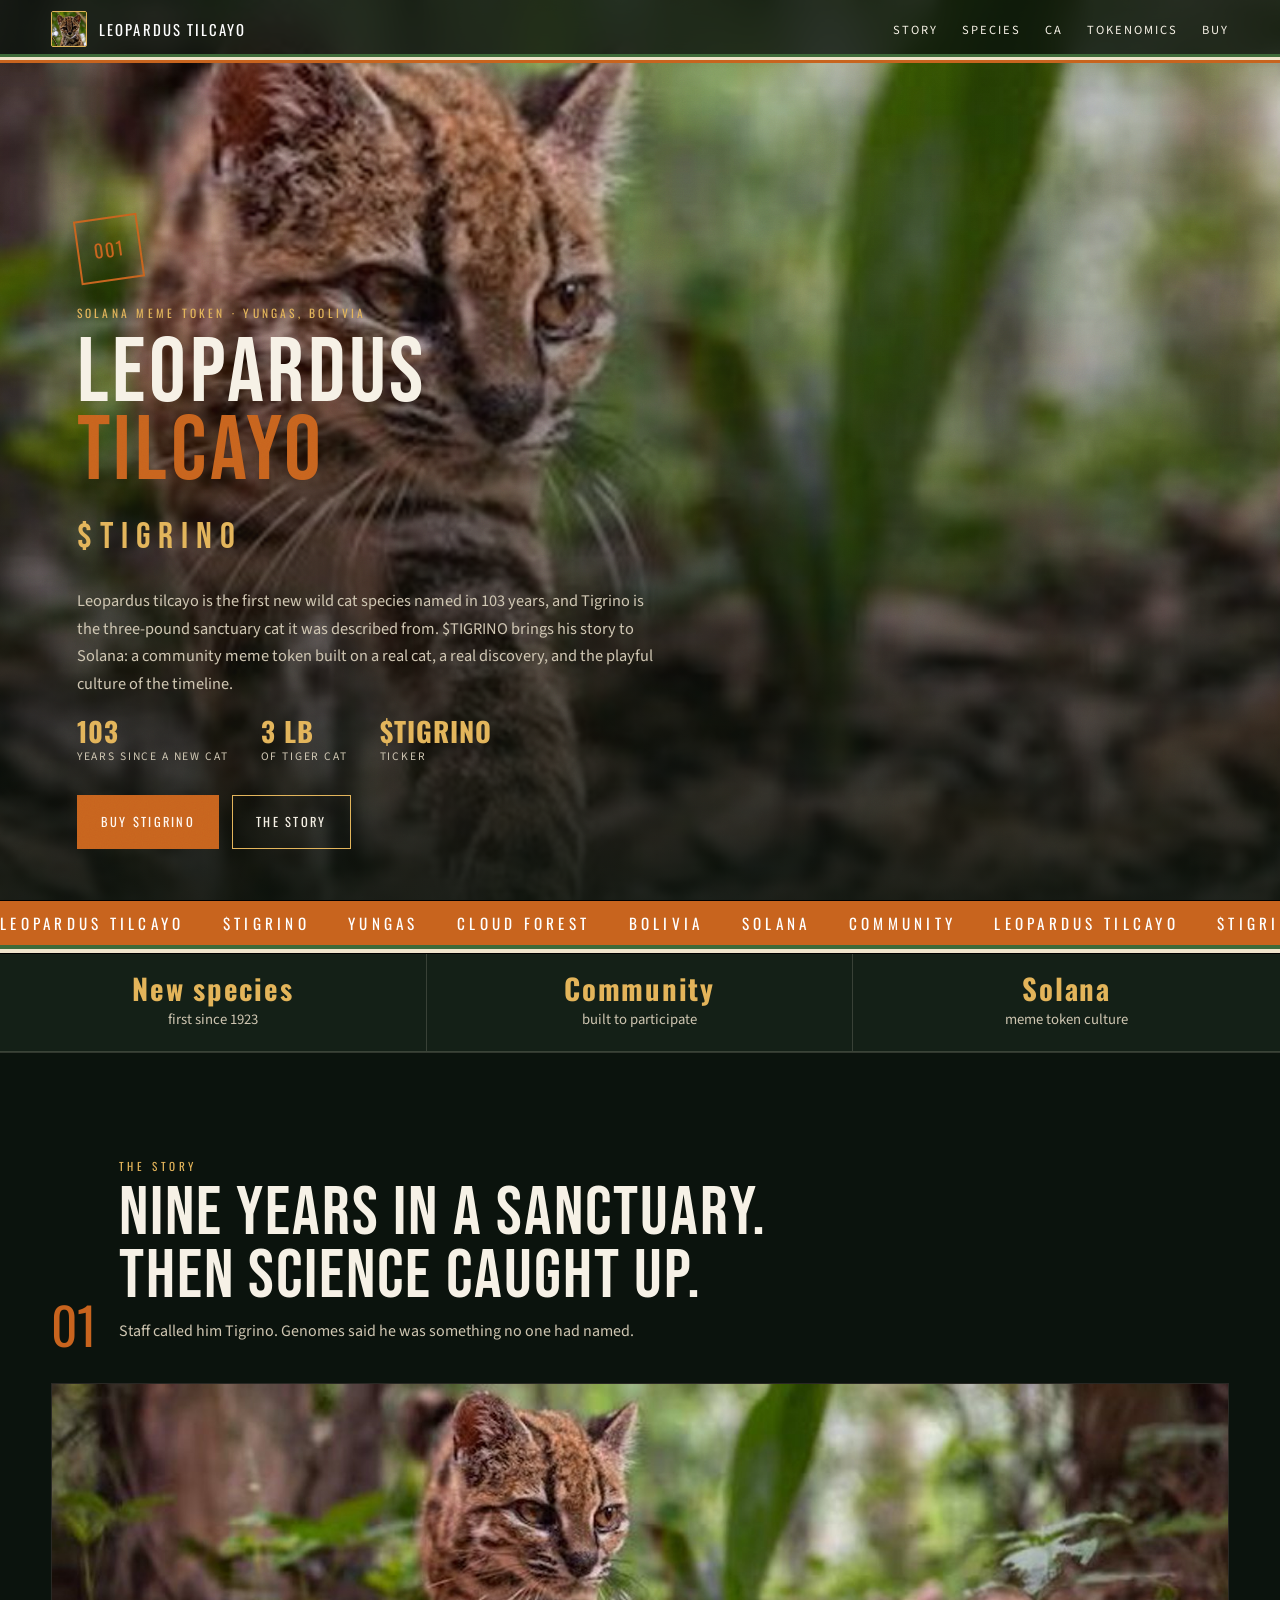
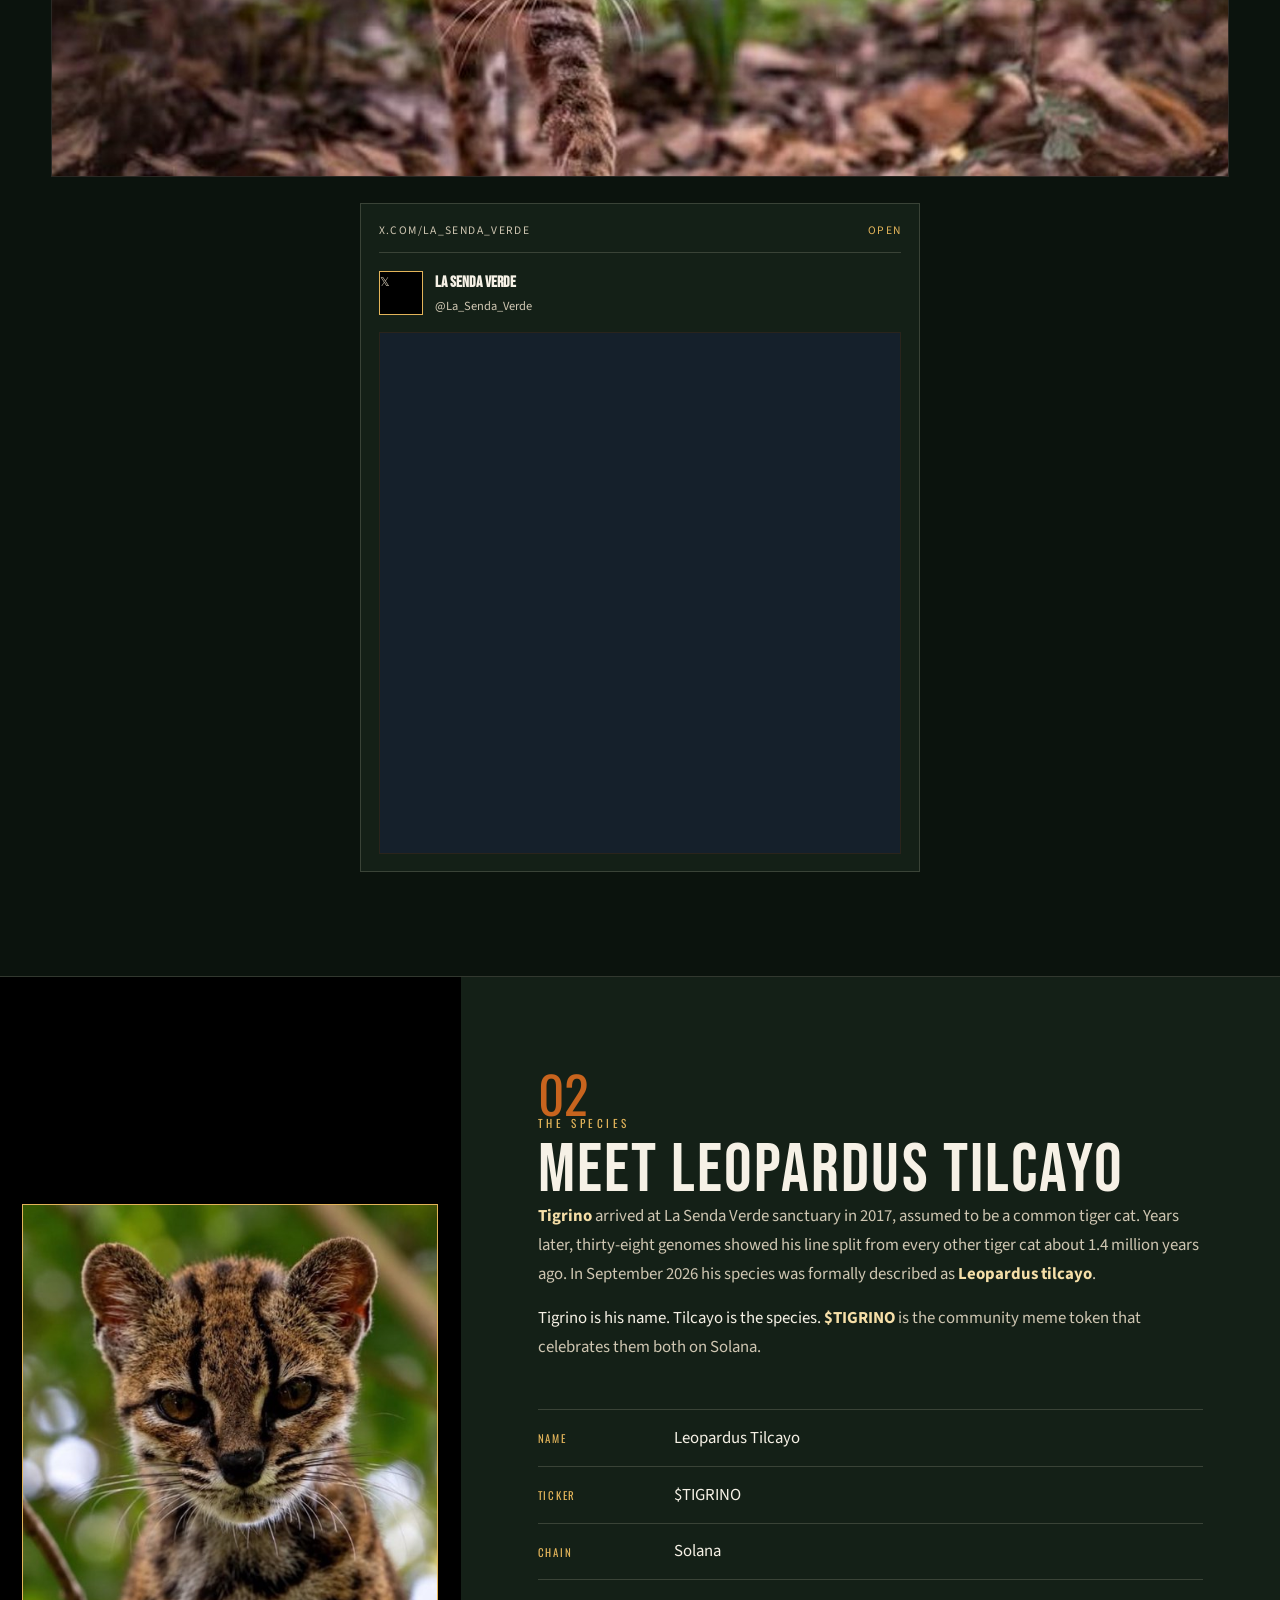
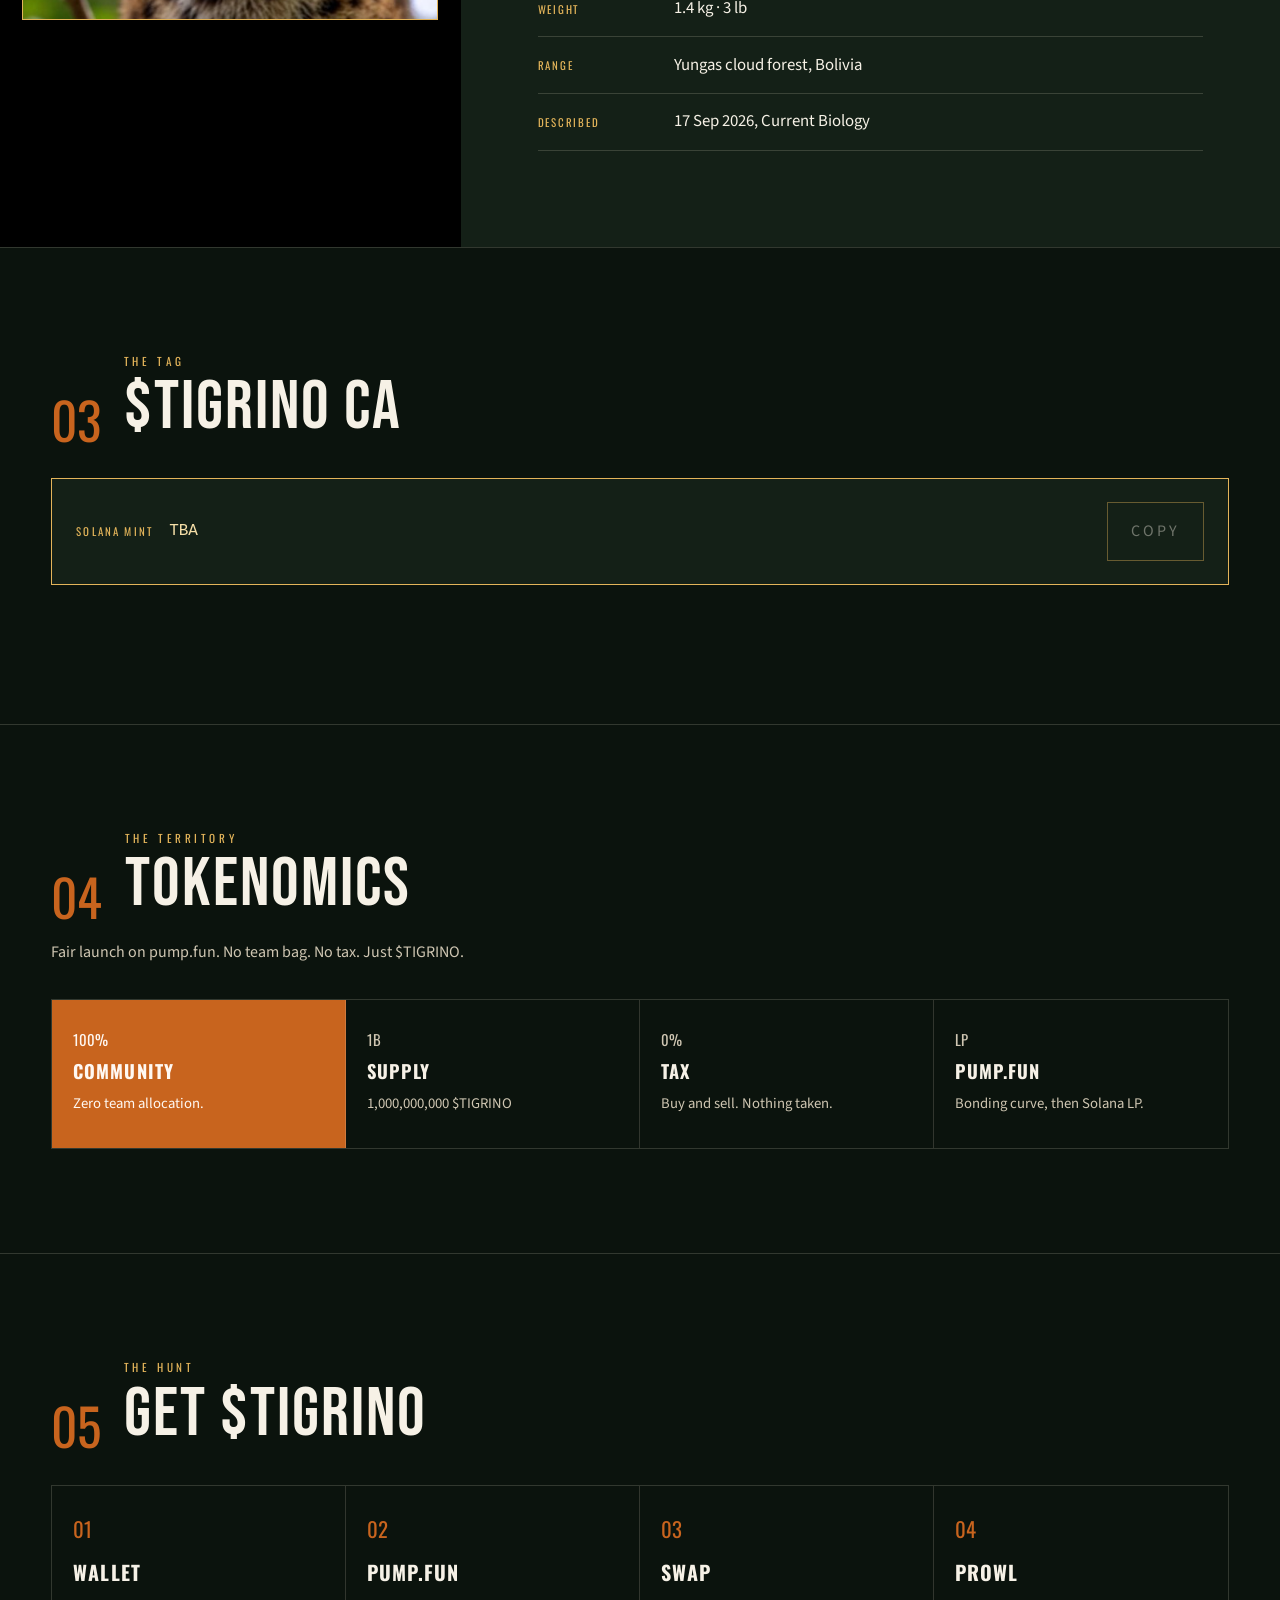
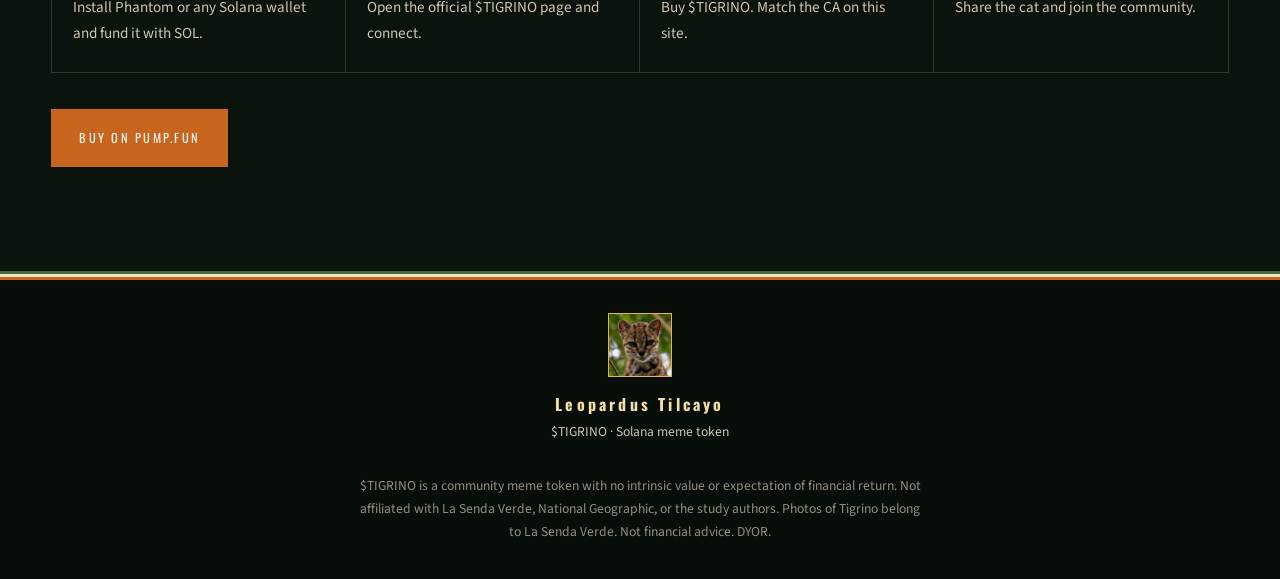
==== commit 6c61a932: "update" ====
--- a/index.html
+++ b/index.html
@@ -3,10 +3,10 @@
 <head>
   <meta charset="UTF-8" />
   <meta name="viewport" content="width=device-width, initial-scale=1.0" />
-  <title>Super President — $TRUMP</title>
-  <meta name="description" content="Super President $TRUMP combines classic red, white, and blue Americana with the fast-moving culture of crypto memes. Community participation, recognizable branding, and Solana meme tokens." />
-  <meta property="og:title" content="Super President — $TRUMP" />
-  <meta property="og:description" content="Classic red, white, and blue Americana meets the fast-moving culture of Solana meme tokens." />
+  <title>Leopardus Tilcayo — $TIGRINO</title>
+  <meta name="description" content="Leopardus Tilcayo $TIGRINO is a Solana meme token inspired by Tigrino, the tiny Bolivian wild cat behind the first new cat species named in 103 years." />
+  <meta property="og:title" content="Leopardus Tilcayo — $TIGRINO" />
+  <meta property="og:description" content="The first new cat species in 103 years, now a Solana meme token. Three pounds of cloud-forest legend." />
   <meta property="og:image" content="banner.png" />
   <meta name="twitter:card" content="summary_large_image" />
   <meta name="twitter:image" content="banner.png" />
@@ -22,17 +22,17 @@
   <header class="site-header">
     <nav class="nav">
       <a href="#top" class="nav-brand">
-        <img src="logo.png" alt="Super President" class="nav-logo" />
-        <span>SUPER PRESIDENT</span>
+        <img src="logo.png" alt="Leopardus Tilcayo" class="nav-logo" />
+        <span>LEOPARDUS TILCAYO</span>
       </a>
       <ul class="nav-links">
         <li><a href="#story">Story</a></li>
-        <li><a href="#about">Lore</a></li>
+        <li><a href="#about">Species</a></li>
         <li><a href="#contract">CA</a></li>
         <li><a href="#tokenomics">Tokenomics</a></li>
         <li><a href="#buy">Buy</a></li>
         <li class="nav-socials">
-          <a href="https://x.com/trumponsol_x" data-twitter target="_blank" rel="noopener noreferrer" aria-label="X">X</a>
+          <a href="#" data-twitter target="_blank" rel="noopener noreferrer" aria-label="X">X</a>
         </li>
       </ul>
       <button class="nav-toggle" aria-label="Open menu" aria-expanded="false">
@@ -43,20 +43,20 @@
 
   <main>
     <section class="hero" id="top">
-      <img class="hero-image" src="banner.png" alt="Super President before a waving American flag" />
+      <img class="hero-image" src="banner.png" alt="Tigrino, a Leopardus tilcayo, walking through the Yungas forest floor" />
       <div class="hero-copy">
-        <p class="seal">USA</p>
-        <p class="hero-kicker">Solana meme token</p>
-        <h1>SUPER<br /><span>PRESIDENT</span></h1>
-        <p class="hero-ticker">$TRUMP</p>
-        <p class="hero-bio">Super President $TRUMP combines classic red, white, and blue Americana with the fast-moving culture of crypto memes. The project is designed around community participation, recognizable visual branding, and the playful culture of Solana meme tokens.</p>
+        <p class="seal">001</p>
+        <p class="hero-kicker">Solana meme token · Yungas, Bolivia</p>
+        <h1>LEOPARDUS<br /><span>TILCAYO</span></h1>
+        <p class="hero-ticker">$TIGRINO</p>
+        <p class="hero-bio">Leopardus tilcayo is the first new wild cat species named in 103 years, and Tigrino is the three-pound sanctuary cat it was described from. $TIGRINO brings his story to Solana: a community meme token built on a real cat, a real discovery, and the playful culture of the timeline.</p>
         <ul class="stat-row">
-          <li><strong>RWB</strong><span>Americana</span></li>
-          <li><strong>SOL</strong><span>Solana</span></li>
-          <li><strong>$TRUMP</strong><span>ticker</span></li>
+          <li><strong>103</strong><span>years since a new cat</span></li>
+          <li><strong>3 LB</strong><span>of tiger cat</span></li>
+          <li><strong>$TIGRINO</strong><span>ticker</span></li>
         </ul>
         <div class="hero-actions">
-          <a href="https://pump.fun/coin/9rzRfWAFzjkV7HMm36M1ZSh7JUf4S8pw6UeZdPdLpump" data-pumpfun target="_blank" rel="noopener noreferrer" class="btn btn-blood">Buy $TRUMP</a>
+          <a href="https://pump.fun" data-pumpfun target="_blank" rel="noopener noreferrer" class="btn btn-blood">Buy $TIGRINO</a>
           <a href="#story" class="btn btn-line">The story</a>
         </div>
       </div>
@@ -64,13 +64,13 @@
 
     <div class="marquee" aria-hidden="true">
       <div class="marquee-track">
-        <span>SUPER PRESIDENT</span><span>$TRUMP</span><span>RED</span><span>WHITE</span><span>BLUE</span><span>SOLANA</span><span>COMMUNITY</span>
-        <span>SUPER PRESIDENT</span><span>$TRUMP</span><span>RED</span><span>WHITE</span><span>BLUE</span><span>SOLANA</span><span>COMMUNITY</span>
+        <span>LEOPARDUS TILCAYO</span><span>$TIGRINO</span><span>YUNGAS</span><span>CLOUD FOREST</span><span>BOLIVIA</span><span>SOLANA</span><span>COMMUNITY</span>
+        <span>LEOPARDUS TILCAYO</span><span>$TIGRINO</span><span>YUNGAS</span><span>CLOUD FOREST</span><span>BOLIVIA</span><span>SOLANA</span><span>COMMUNITY</span>
       </div>
     </div>
 
     <div class="proof-bar" aria-label="Brand pillars">
-      <p><strong>Americana</strong> red, white, and blue</p>
+      <p><strong>New species</strong> first since 1923</p>
       <p><strong>Community</strong> built to participate</p>
       <p><strong>Solana</strong> meme token culture</p>
     </div>
@@ -80,31 +80,31 @@
         <header class="section-head">
           <p class="section-index">01</p>
           <div>
-            <p class="section-label">The brand</p>
-            <h2 class="section-title">Super President.<br />Fast memes.</h2>
-            <p class="section-lede tight">A recognizable mark, made for the speed of Solana.</p>
+            <p class="section-label">The story</p>
+            <h2 class="section-title">Nine years in a sanctuary.<br />Then science caught up.</h2>
+            <p class="section-lede tight">Staff called him Tigrino. Genomes said he was something no one had named.</p>
           </div>
         </header>
         <figure class="banner-frame">
-          <img src="banner.png" alt="Super President before a waving American flag at sunset" />
+          <img src="banner.png" alt="Tigrino stalking through leaf litter in the Bolivian cloud forest" />
         </figure>
         <article class="frame x-card">
           <div class="frame-meta">
-            <span>x.com/realDonaldTrump</span>
-            <a href="https://x.com/realDonaldTrump/status/2101350559328416142" target="_blank" rel="noopener noreferrer">Open</a>
+            <span>x.com/La_Senda_Verde</span>
+            <a href="https://x.com/La_Senda_Verde/status/2101403484344262818" target="_blank" rel="noopener noreferrer">Open</a>
           </div>
           <header class="channel-user">
             <span class="x-mark" aria-hidden="true">𝕏</span>
             <div>
-              <strong>Donald J. Trump</strong>
-              <span>@realDonaldTrump</span>
+              <strong>La Senda Verde</strong>
+              <span>@La_Senda_Verde</span>
             </div>
           </header>
           <div class="x-widget">
             <iframe
               class="x-frame"
-              src="https://platform.twitter.com/embed/Tweet.html?id=2101350559328416142&theme=dark&dnt=true"
-              title="Donald J. Trump on X"
+              src="https://platform.twitter.com/embed/Tweet.html?id=2101403484344262818&theme=dark&dnt=true"
+              title="La Senda Verde on X"
               loading="lazy"
             ></iframe>
           </div>
@@ -115,23 +115,25 @@
     <section class="section about" id="about">
       <div class="about-bleed">
         <div class="about-visual">
-          <img src="logo.png" alt="Super President" class="about-face" />
+          <img src="logo.png" alt="Close-up portrait of Tigrino" class="about-face" />
         </div>
         <div class="about-copy">
           <p class="section-index">02</p>
-          <p class="section-label">The icon</p>
-          <h2 class="section-title">Meet Super President</h2>
+          <p class="section-label">The species</p>
+          <h2 class="section-title">Meet Leopardus Tilcayo</h2>
           <p class="section-text">
-            <strong>Super President</strong> wears the classic American palette — cape red, suit blue, and a gold belt — and puts it on Solana as <strong>$TRUMP</strong>.
+            <strong>Tigrino</strong> arrived at La Senda Verde sanctuary in 2017, assumed to be a common tiger cat. Years later, thirty-eight genomes showed his line split from every other tiger cat about 1.4 million years ago. In September 2026 his species was formally described as <strong>Leopardus tilcayo</strong>.
           </p>
           <p class="section-text">
-            The project is built around community participation, a brand you can spot instantly, and the playful culture of Solana meme tokens.
+            <em>Tigrino is his name. Tilcayo is the species.</em> <strong>$TIGRINO</strong> is the community meme token that celebrates them both on Solana.
           </p>
           <ul class="lore-list">
-            <li><span>Name</span>Super President</li>
-            <li><span>Ticker</span>$TRUMP</li>
+            <li><span>Name</span>Leopardus Tilcayo</li>
+            <li><span>Ticker</span>$TIGRINO</li>
             <li><span>Chain</span>Solana</li>
-            <li><span>Colors</span>Red, white, and blue</li>
+            <li><span>Weight</span>1.4 kg · 3 lb</li>
+            <li><span>Range</span>Yungas cloud forest, Bolivia</li>
+            <li><span>Described</span>17 Sep 2026, Current Biology</li>
           </ul>
         </div>
       </div>
@@ -142,13 +144,13 @@
         <header class="section-head">
           <p class="section-index">03</p>
           <div>
-            <p class="section-label">The seal</p>
-            <h2 class="section-title">$TRUMP CA</h2>
+            <p class="section-label">The tag</p>
+            <h2 class="section-title">$TIGRINO CA</h2>
           </div>
         </header>
         <div class="ca-box">
           <span class="ca-kicker">Solana mint</span>
-          <code id="ca-display" class="ca-address">9rzRfWAFzjkV7HMm36M1ZSh7JUf4S8pw6UeZdPdLpump</code>
+          <code id="ca-display" class="ca-address">TBA</code>
           <button id="copy-ca" class="btn btn-line" type="button" title="Copy address">Copy</button>
         </div>
         <p id="copy-toast" class="copy-toast" role="status" aria-live="polite"></p>
@@ -160,11 +162,11 @@
         <header class="section-head">
           <p class="section-index">04</p>
           <div>
-            <p class="section-label">The offering</p>
+            <p class="section-label">The territory</p>
             <h2 class="section-title">Tokenomics</h2>
           </div>
         </header>
-        <p class="section-lede">Fair launch on pump.fun. No team bag. No tax. Just $TRUMP.</p>
+        <p class="section-lede">Fair launch on pump.fun. No team bag. No tax. Just $TIGRINO.</p>
         <div class="token-board">
           <article>
             <p class="token-value">100%</p>
@@ -174,7 +176,7 @@
           <article>
             <p class="token-value">1B</p>
             <h3>Supply</h3>
-            <p>1,000,000,000 $TRUMP</p>
+            <p>1,000,000,000 $TIGRINO</p>
           </article>
           <article>
             <p class="token-value">0%</p>
@@ -195,8 +197,8 @@
         <header class="section-head">
           <p class="section-index">05</p>
           <div>
-            <p class="section-label">The move</p>
-            <h2 class="section-title">Get $TRUMP</h2>
+            <p class="section-label">The hunt</p>
+            <h2 class="section-title">Get $TIGRINO</h2>
           </div>
         </header>
         <ol class="steps">
@@ -208,22 +210,22 @@
           <li>
             <span>02</span>
             <h3>pump.fun</h3>
-            <p>Open the official $TRUMP page and connect.</p>
+            <p>Open the official $TIGRINO page and connect.</p>
           </li>
           <li>
             <span>03</span>
             <h3>Swap</h3>
-            <p>Buy $TRUMP. Match the CA on this site.</p>
+            <p>Buy $TIGRINO. Match the CA on this site.</p>
           </li>
           <li>
             <span>04</span>
-            <h3>Rally</h3>
-            <p>Share the brand and join the community.</p>
+            <h3>Prowl</h3>
+            <p>Share the cat and join the community.</p>
           </li>
         </ol>
         <div class="buy-cta">
-          <a href="https://pump.fun/coin/9rzRfWAFzjkV7HMm36M1ZSh7JUf4S8pw6UeZdPdLpump" data-pumpfun target="_blank" rel="noopener noreferrer" class="btn btn-blood btn-lg">Buy on pump.fun</a>
-          <a href="https://x.com/trumponsol_x" data-twitter target="_blank" rel="noopener noreferrer" class="btn btn-line btn-lg">X</a>
+          <a href="https://pump.fun" data-pumpfun target="_blank" rel="noopener noreferrer" class="btn btn-blood btn-lg">Buy on pump.fun</a>
+          <a href="#" data-twitter target="_blank" rel="noopener noreferrer" class="btn btn-line btn-lg">X</a>
         </div>
       </div>
     </section>
@@ -233,14 +235,14 @@
     <div class="container footer-inner">
       <img src="logo.png" alt="" class="footer-logo" />
       <div>
-        <strong>Super President</strong>
-        <span>$TRUMP · Solana meme token</span>
+        <strong>Leopardus Tilcayo</strong>
+        <span>$TIGRINO · Solana meme token</span>
       </div>
       <div class="footer-links">
-        <a href="https://x.com/trumponsol_x" data-twitter target="_blank" rel="noopener noreferrer">X</a>
+        <a href="#" data-twitter target="_blank" rel="noopener noreferrer">X</a>
       </div>
       <p class="footer-disclaimer">
-        $TRUMP is a meme token with no intrinsic value or expectation of financial return. Not financial advice. DYOR.
+        $TIGRINO is a community meme token with no intrinsic value or expectation of financial return. Not affiliated with La Senda Verde, National Geographic, or the study authors. Photos of Tigrino belong to La Senda Verde. Not financial advice. DYOR.
       </p>
     </div>
   </footer>
--- a/styles.css
+++ b/styles.css
@@ -7,16 +7,17 @@
 }
 
 :root {
-  --lacquer: #07111f;
-  --ink: #f4f7fb;
-  --mute: #c5d0de;
-  --blood: #c8102e;
-  --blood-deep: #8f1022;
-  --gold: #f0c14b;
-  --gold-soft: #ffe9a8;
-  --paper: #0d1b30;
-  --line: rgba(255, 255, 255, 0.16);
-  --blue: #1d4ed8;
+  --lacquer: #0b130d;
+  --ink: #f6f1e6;
+  --mute: #cfc6b2;
+  --blood: #c8641e;
+  --blood-deep: #8f4512;
+  --gold: #e3b45a;
+  --gold-soft: #f6dfa8;
+  --paper: #142017;
+  --line: rgba(255, 245, 225, 0.16);
+  --blue: #3f6b3a;
+  --cream: #efe4cc;
   --font-display: "Oswald", "Arial Narrow", sans-serif;
   --font-jp: "Bebas Neue", "Oswald", sans-serif;
   --font-body: "Source Sans 3", "Segoe UI", sans-serif;
@@ -35,6 +36,7 @@
   min-height: 100vh;
 }
 
+[hidden] { display: none !important; }
 img { max-width: 100%; display: block; }
 a { color: inherit; }
 ul, ol { list-style: none; }
@@ -74,11 +76,11 @@
   position: fixed;
   inset: 0 0 auto;
   z-index: 100;
-  background: rgba(7, 17, 31, 0.78);
+  background: rgba(11, 19, 13, 0.8);
   backdrop-filter: blur(18px);
   box-shadow:
     inset 0 -3px 0 var(--blood),
-    inset 0 -6px 0 #fff,
+    inset 0 -6px 0 var(--cream),
     inset 0 -9px 0 var(--blue);
 }
 
@@ -136,6 +138,8 @@
   border-left: 1px solid var(--line);
 }
 
+.nav-socials:has(a[hidden]) { display: none; }
+
 .nav-socials a {
   color: var(--gold);
   font-family: var(--font-display);
@@ -181,7 +185,7 @@
   content: "";
   position: absolute;
   inset: 0;
-  background: linear-gradient(180deg, rgba(7, 17, 31, 0.12) 20%, rgba(7, 17, 31, 0.88) 100%);
+  background: linear-gradient(180deg, rgba(11, 19, 13, 0.12) 20%, rgba(11, 19, 13, 0.9) 100%);
   pointer-events: none;
 }
 
@@ -361,7 +365,7 @@
   background: var(--blood);
   color: #fff;
   border-block: 1px solid #000;
-  box-shadow: inset 0 -4px 0 #fff, inset 0 -8px 0 var(--blue);
+  box-shadow: inset 0 -4px 0 var(--cream), inset 0 -8px 0 var(--blue);
 }
 
 .marquee-track {
@@ -781,10 +785,10 @@
 .footer {
   border-top: 0;
   padding: 2.6rem 0 2.2rem;
-  background: #050b16;
+  background: #070d08;
   box-shadow:
     inset 0 3px 0 var(--blue),
-    inset 0 6px 0 #fff,
+    inset 0 6px 0 var(--cream),
     inset 0 9px 0 var(--blood);
 }
 
@@ -894,7 +898,7 @@
     flex-direction: column;
     align-items: stretch;
     gap: 0;
-    background: rgba(7, 17, 31, 0.98);
+    background: rgba(11, 19, 13, 0.98);
     padding: 0.4rem 0 1rem;
     border-bottom: 1px solid var(--line);
     transform: translateY(-120%);
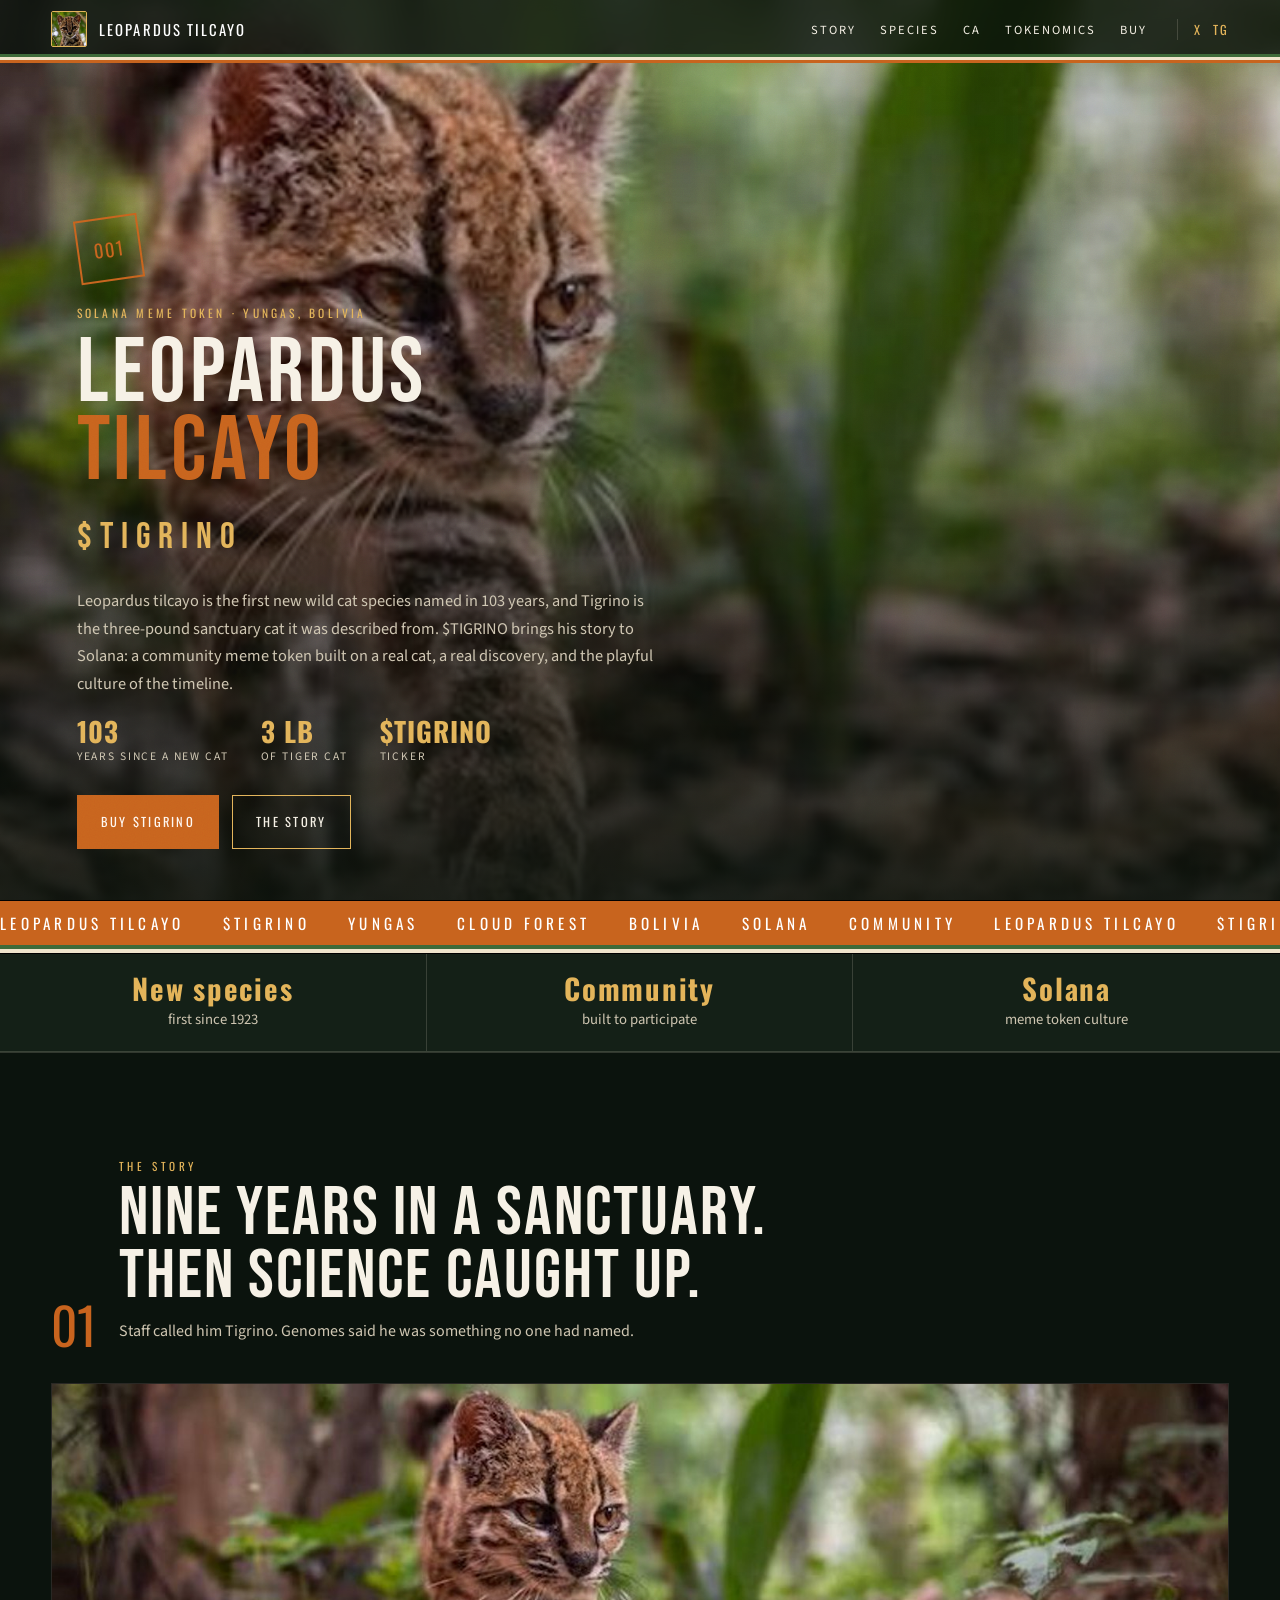
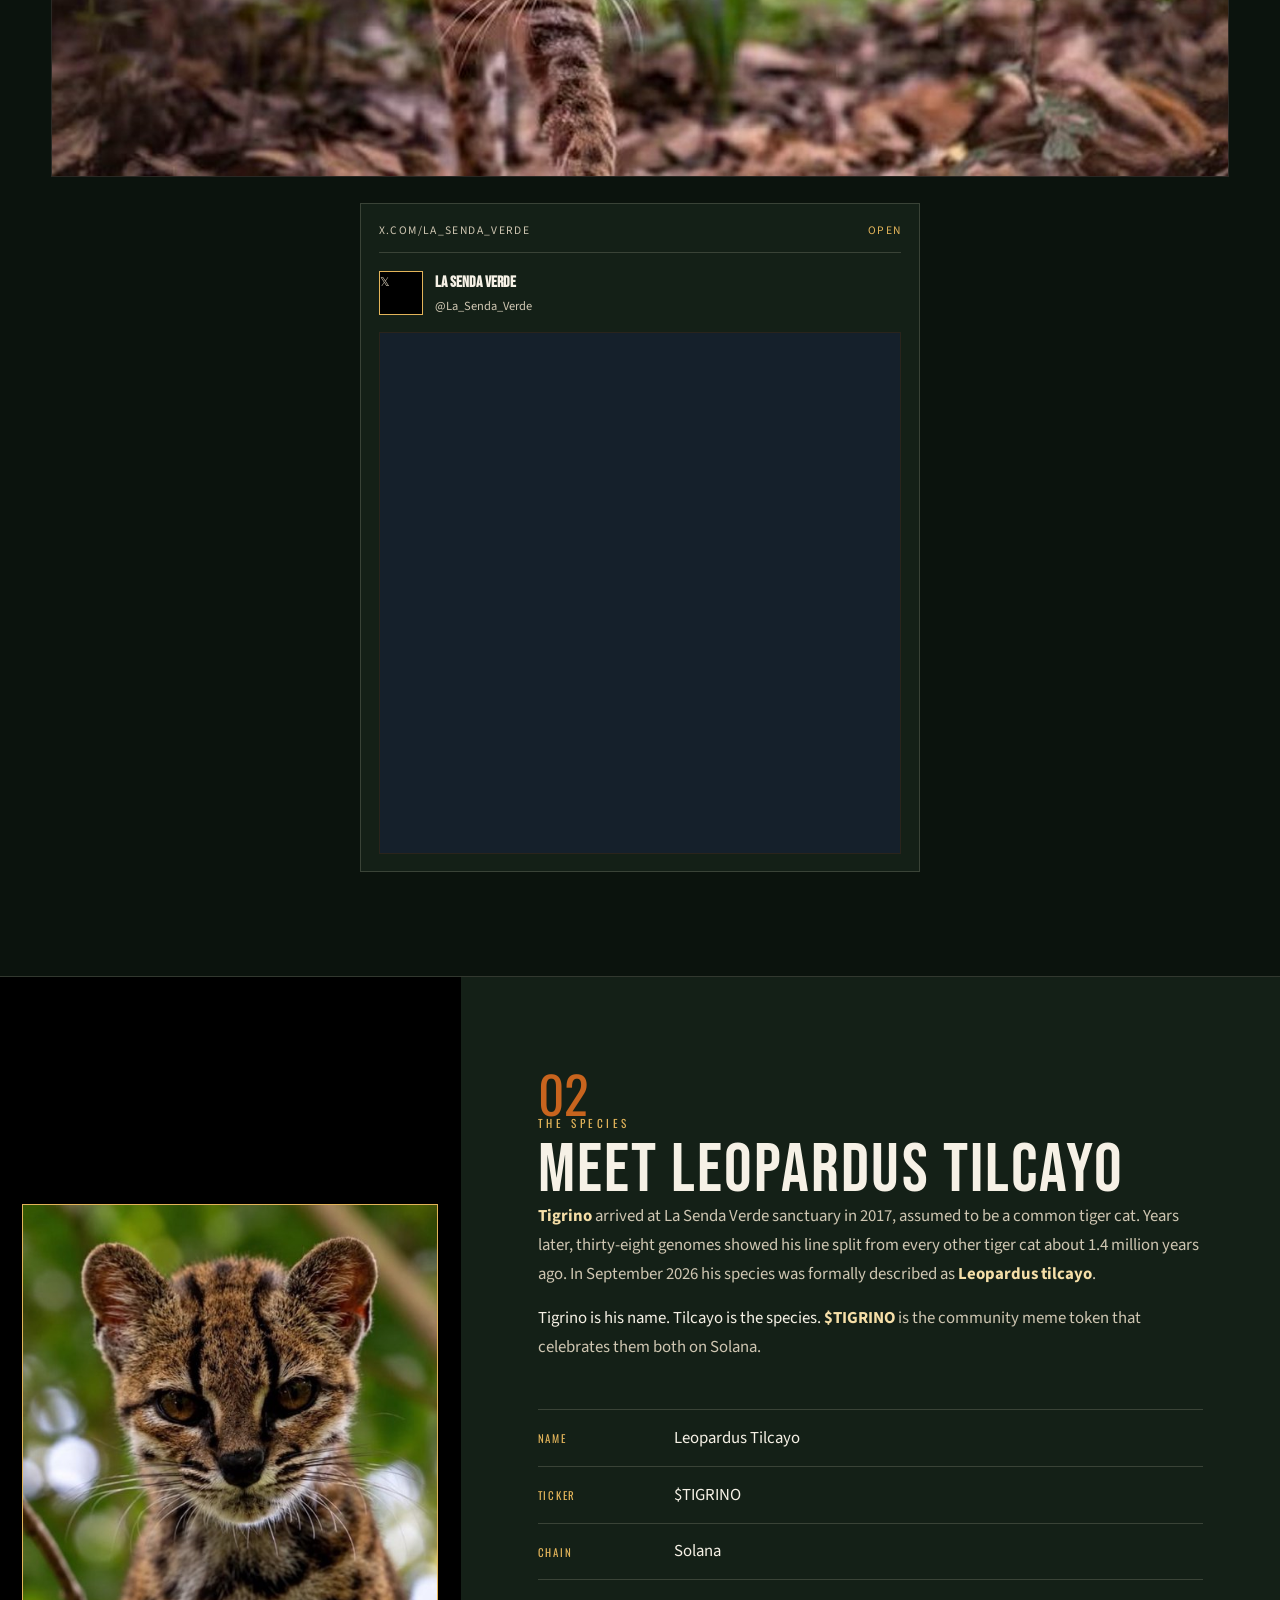
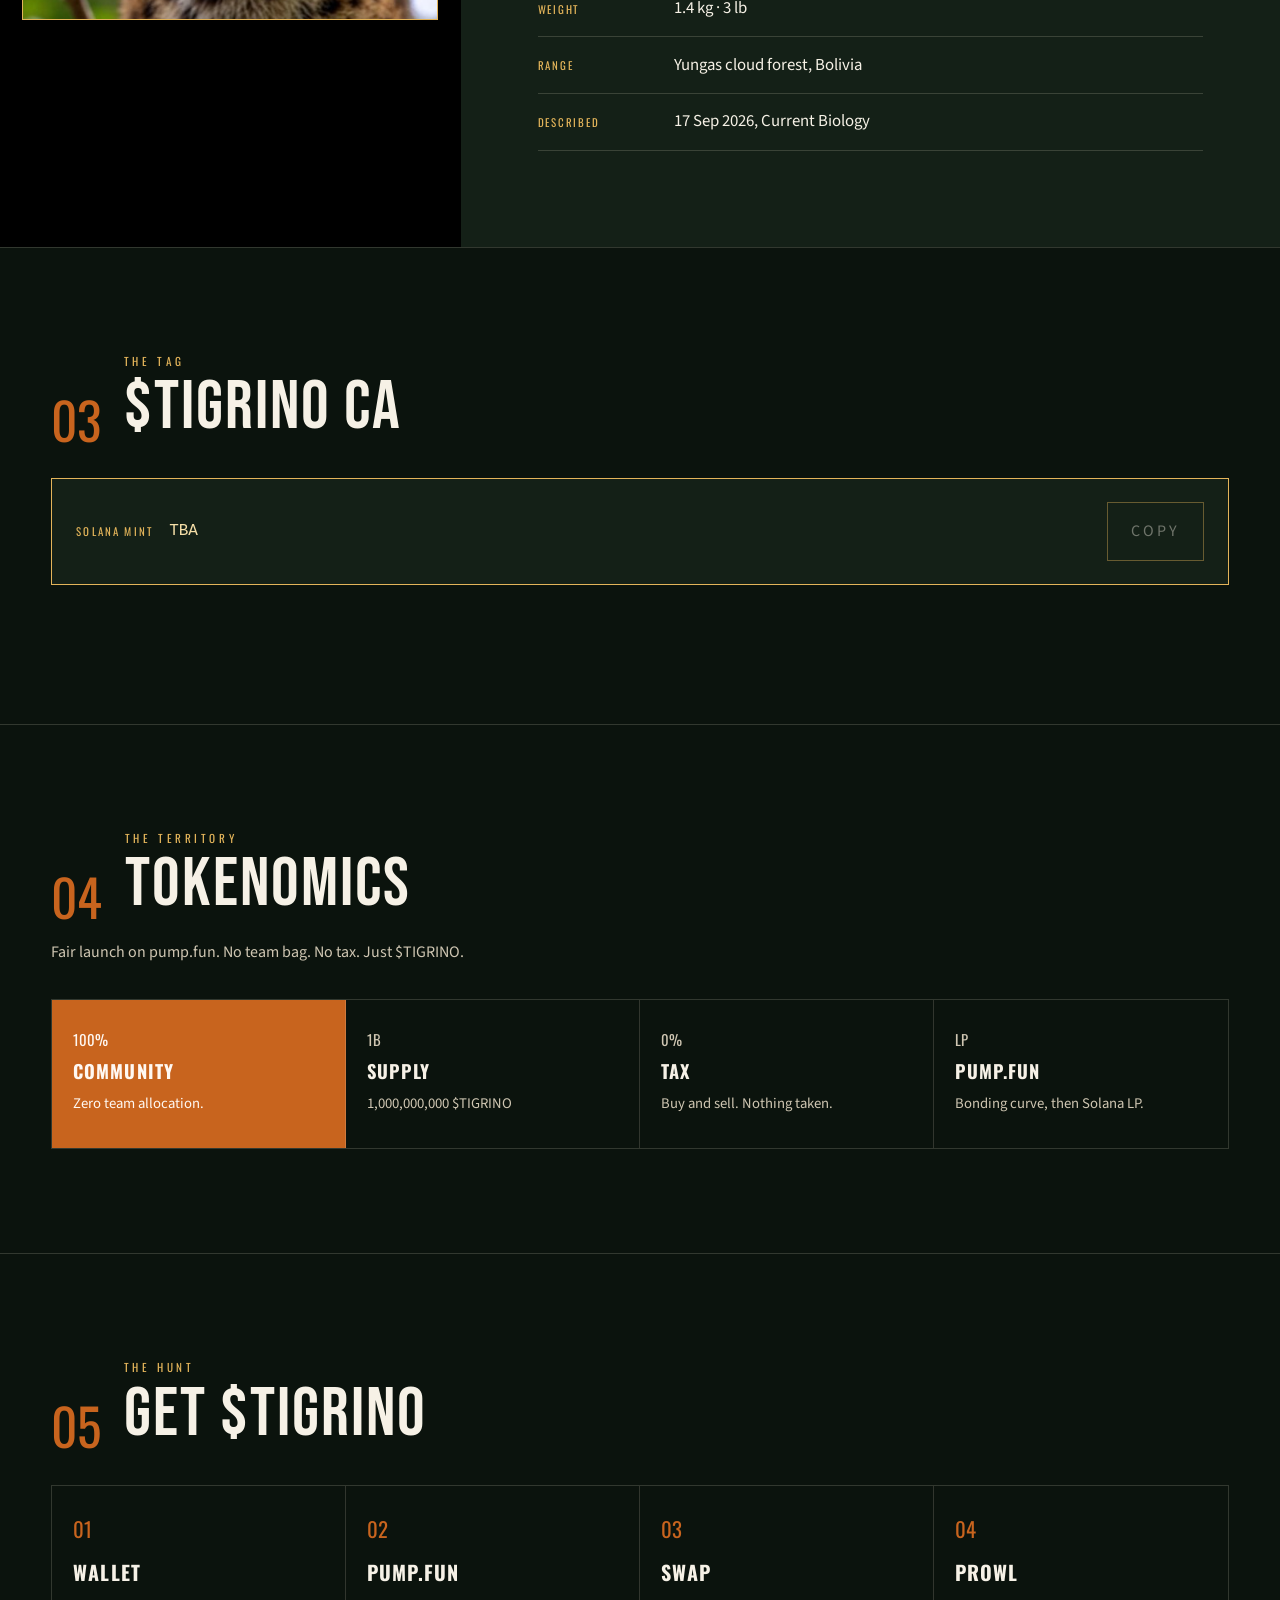
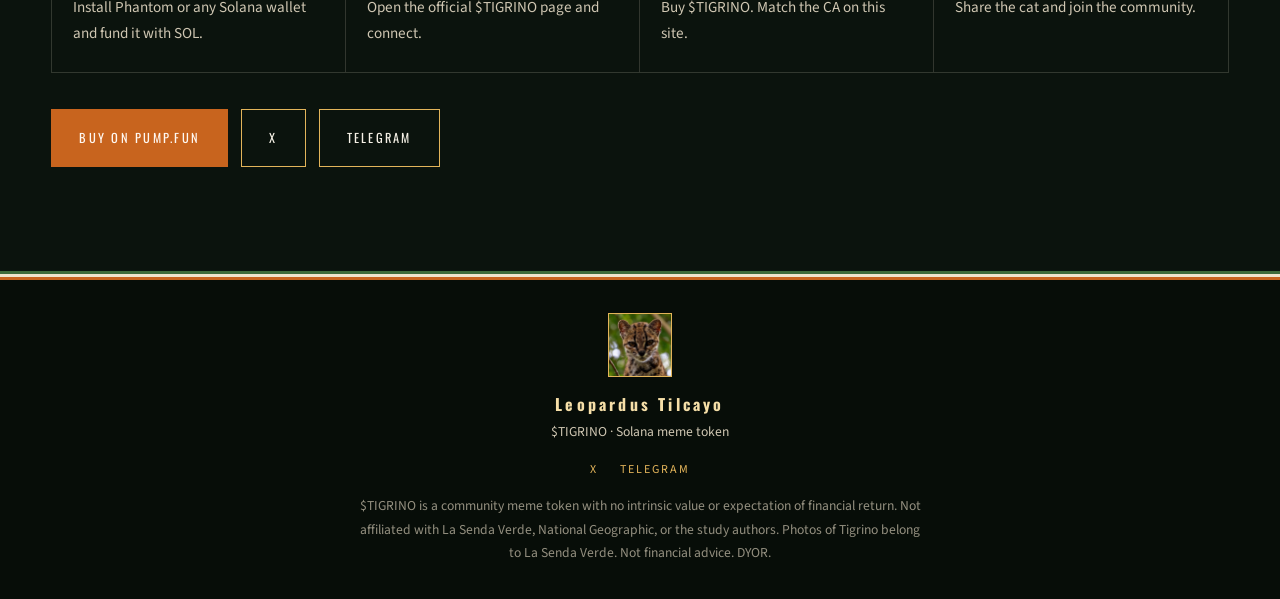
==== commit cb7f2223: "update" ====
--- a/index.html
+++ b/index.html
@@ -32,7 +32,8 @@
         <li><a href="#tokenomics">Tokenomics</a></li>
         <li><a href="#buy">Buy</a></li>
         <li class="nav-socials">
-          <a href="#" data-twitter target="_blank" rel="noopener noreferrer" aria-label="X">X</a>
+          <a href="https://x.com/tigrino_x" data-twitter target="_blank" rel="noopener noreferrer" aria-label="X">X</a>
+          <a href="https://t.me/tigrino_tg" data-telegram target="_blank" rel="noopener noreferrer" aria-label="Telegram">TG</a>
         </li>
       </ul>
       <button class="nav-toggle" aria-label="Open menu" aria-expanded="false">
@@ -225,7 +226,8 @@
         </ol>
         <div class="buy-cta">
           <a href="https://pump.fun" data-pumpfun target="_blank" rel="noopener noreferrer" class="btn btn-blood btn-lg">Buy on pump.fun</a>
-          <a href="#" data-twitter target="_blank" rel="noopener noreferrer" class="btn btn-line btn-lg">X</a>
+          <a href="https://x.com/tigrino_x" data-twitter target="_blank" rel="noopener noreferrer" class="btn btn-line btn-lg">X</a>
+          <a href="https://t.me/tigrino_tg" data-telegram target="_blank" rel="noopener noreferrer" class="btn btn-line btn-lg">Telegram</a>
         </div>
       </div>
     </section>
@@ -239,7 +241,8 @@
         <span>$TIGRINO · Solana meme token</span>
       </div>
       <div class="footer-links">
-        <a href="#" data-twitter target="_blank" rel="noopener noreferrer">X</a>
+        <a href="https://x.com/tigrino_x" data-twitter target="_blank" rel="noopener noreferrer">X</a>
+        <a href="https://t.me/tigrino_tg" data-telegram target="_blank" rel="noopener noreferrer">Telegram</a>
       </div>
       <p class="footer-disclaimer">
         $TIGRINO is a community meme token with no intrinsic value or expectation of financial return. Not affiliated with La Senda Verde, National Geographic, or the study authors. Photos of Tigrino belong to La Senda Verde. Not financial advice. DYOR.
--- a/styles.css
+++ b/styles.css
@@ -138,7 +138,7 @@
   border-left: 1px solid var(--line);
 }
 
-.nav-socials:has(a[hidden]) { display: none; }
+.nav-socials:not(:has(a:not([hidden]))) { display: none; }
 
 .nav-socials a {
   color: var(--gold);
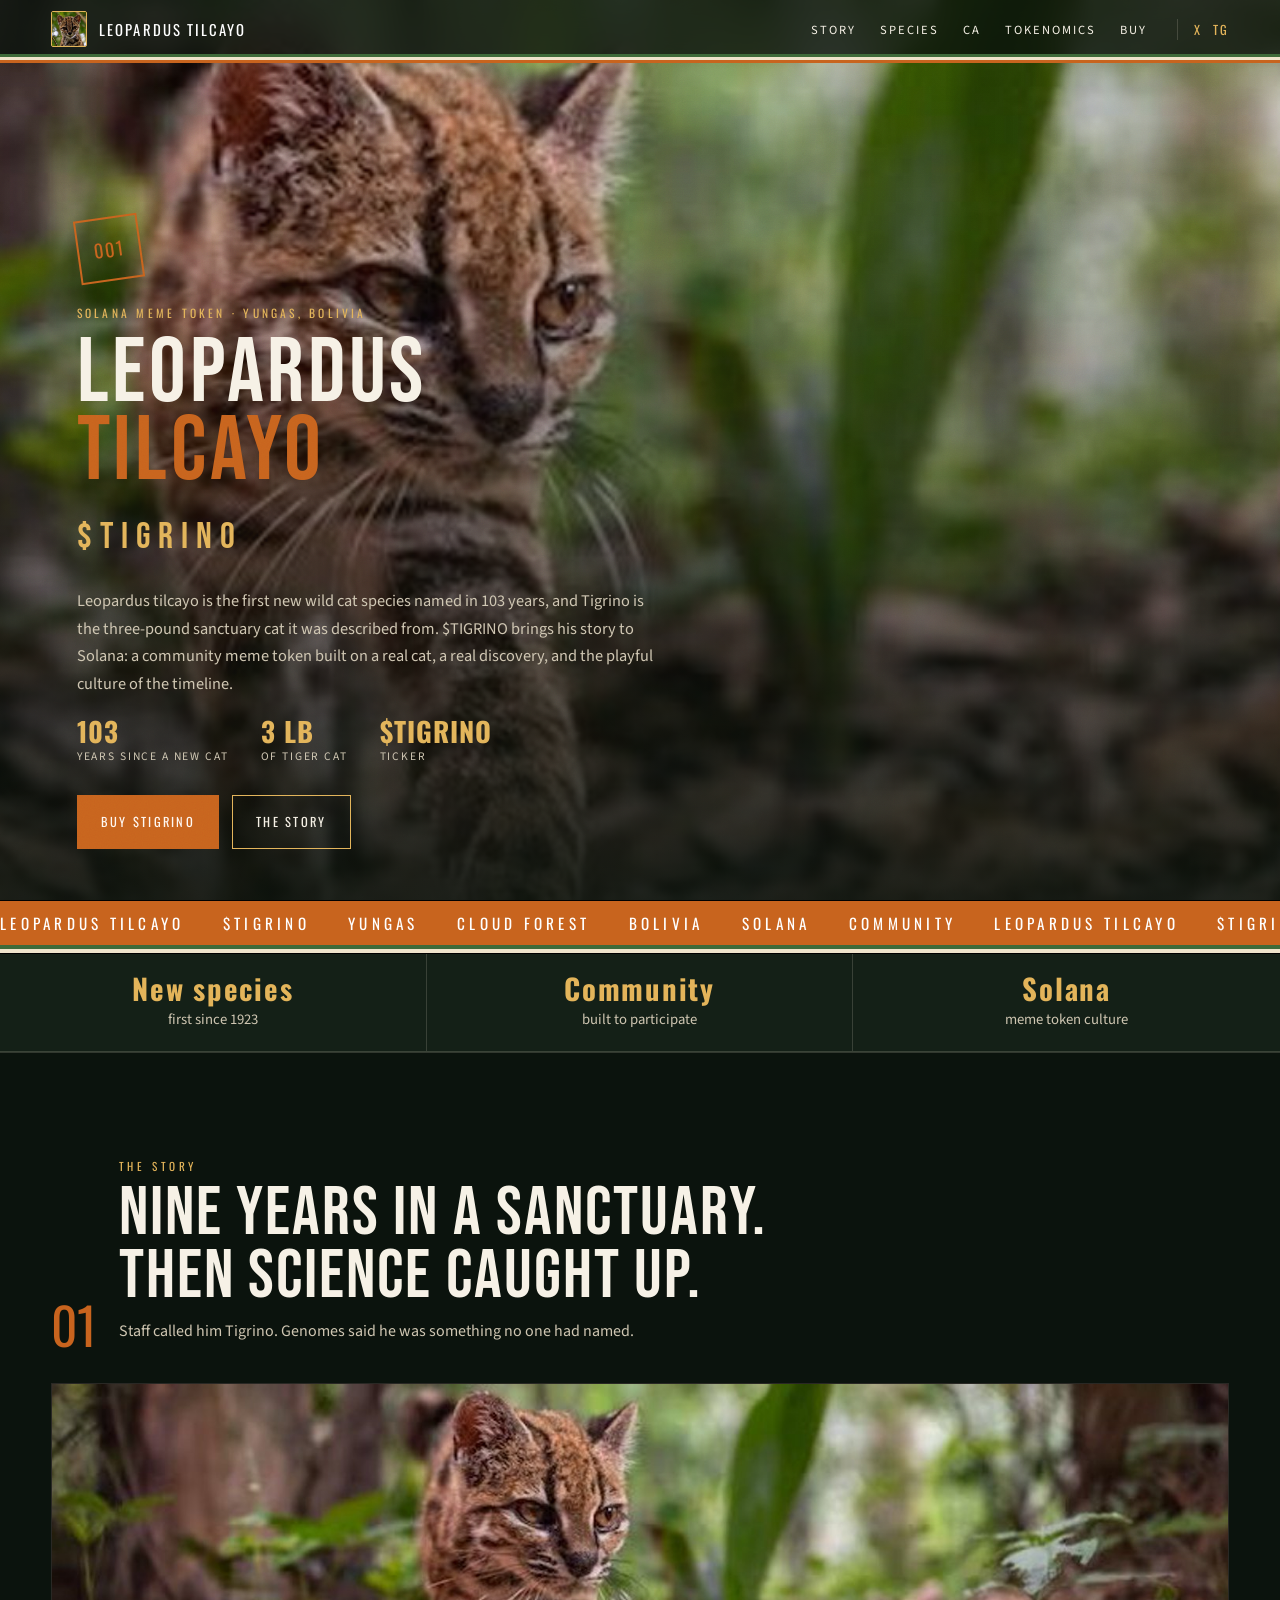
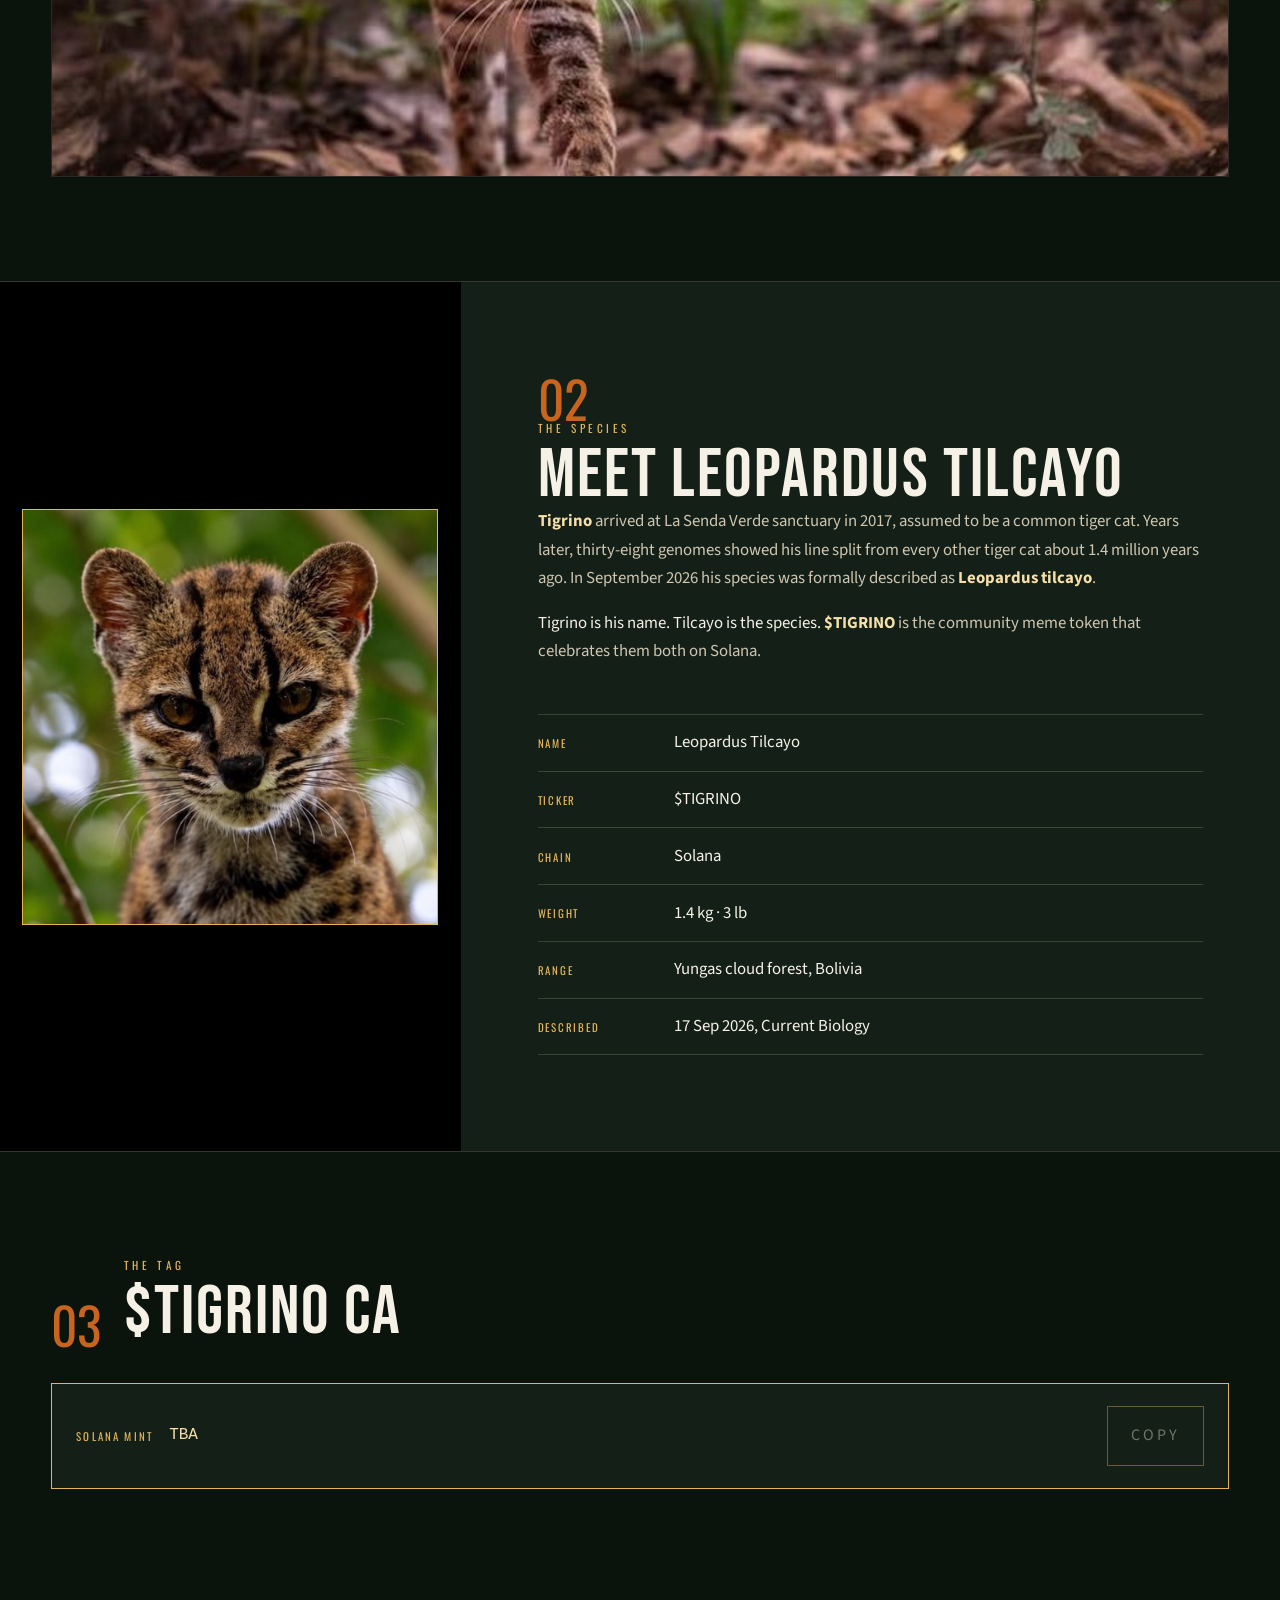
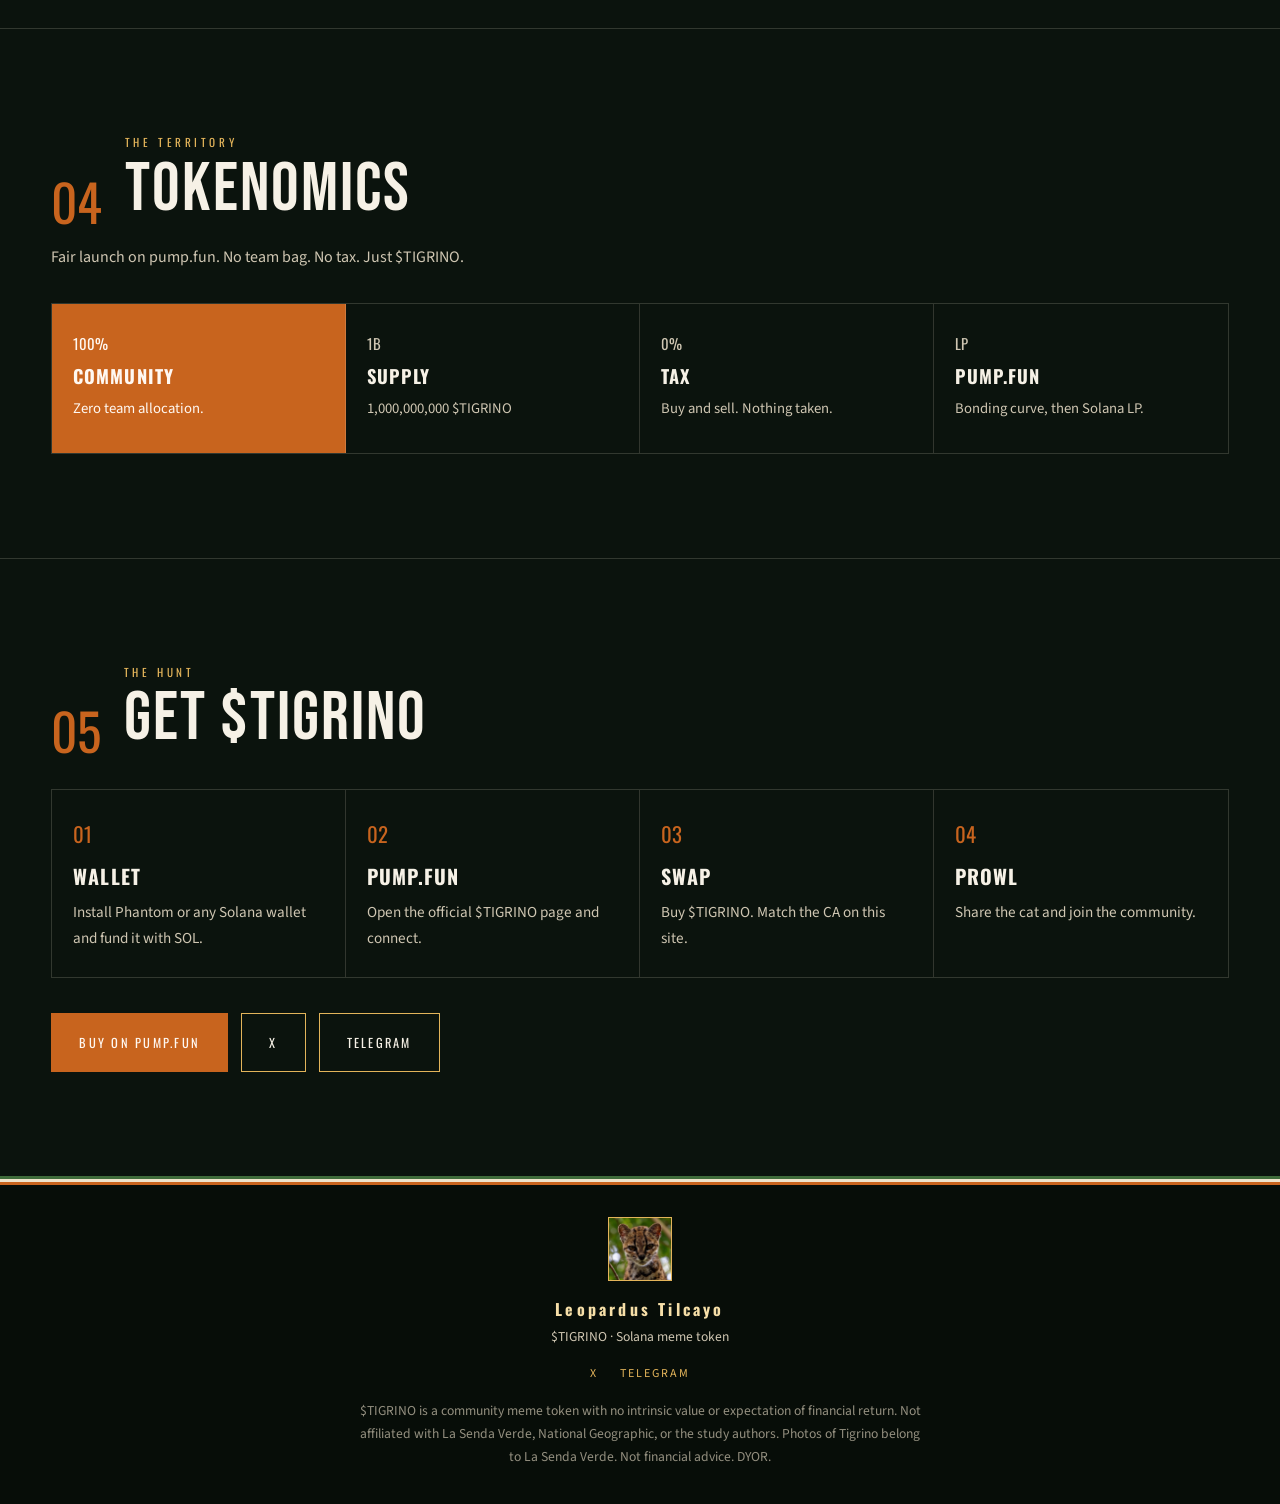
==== commit 72be2ce8: "update" ====
--- a/index.html
+++ b/index.html
@@ -89,27 +89,6 @@
         <figure class="banner-frame">
           <img src="banner.png" alt="Tigrino stalking through leaf litter in the Bolivian cloud forest" />
         </figure>
-        <article class="frame x-card">
-          <div class="frame-meta">
-            <span>x.com/La_Senda_Verde</span>
-            <a href="https://x.com/La_Senda_Verde/status/2101403484344262818" target="_blank" rel="noopener noreferrer">Open</a>
-          </div>
-          <header class="channel-user">
-            <span class="x-mark" aria-hidden="true">𝕏</span>
-            <div>
-              <strong>La Senda Verde</strong>
-              <span>@La_Senda_Verde</span>
-            </div>
-          </header>
-          <div class="x-widget">
-            <iframe
-              class="x-frame"
-              src="https://platform.twitter.com/embed/Tweet.html?id=2101403484344262818&theme=dark&dnt=true"
-              title="La Senda Verde on X"
-              loading="lazy"
-            ></iframe>
-          </div>
-        </article>
       </div>
     </section>
 
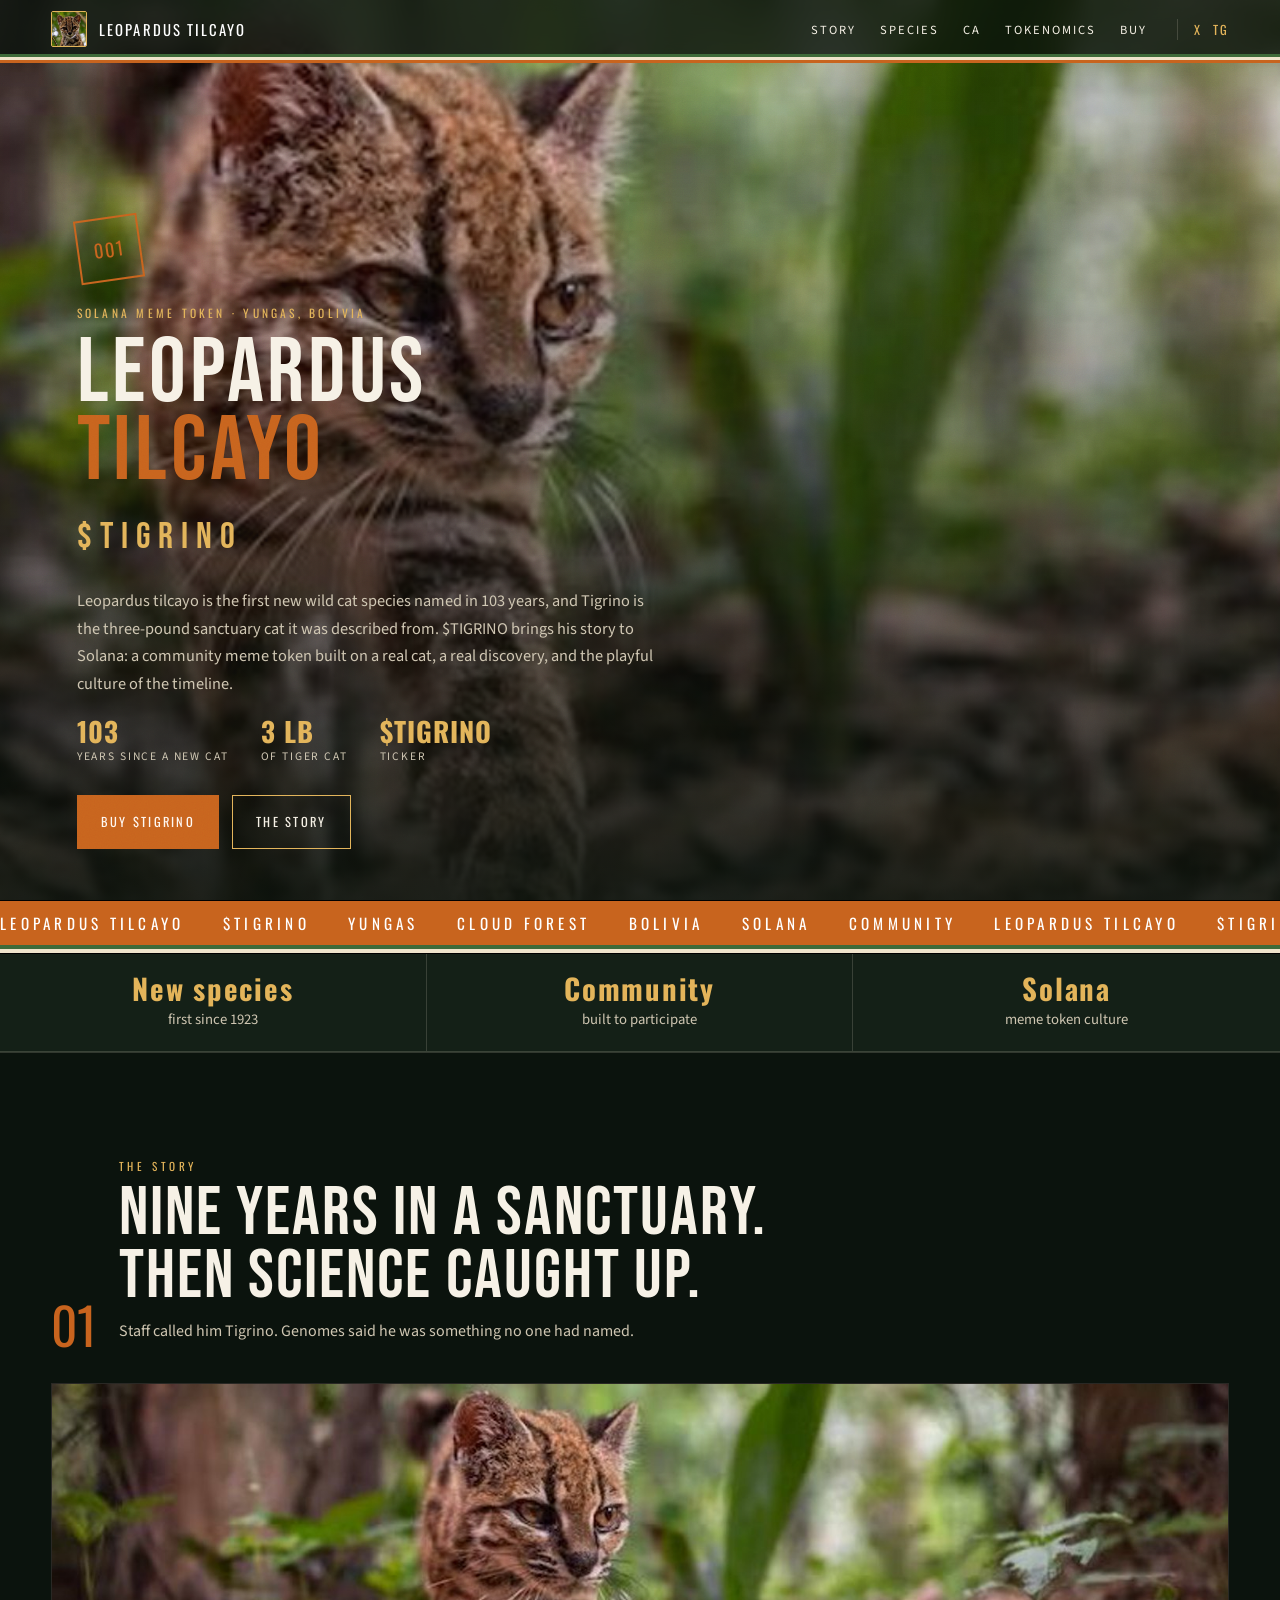
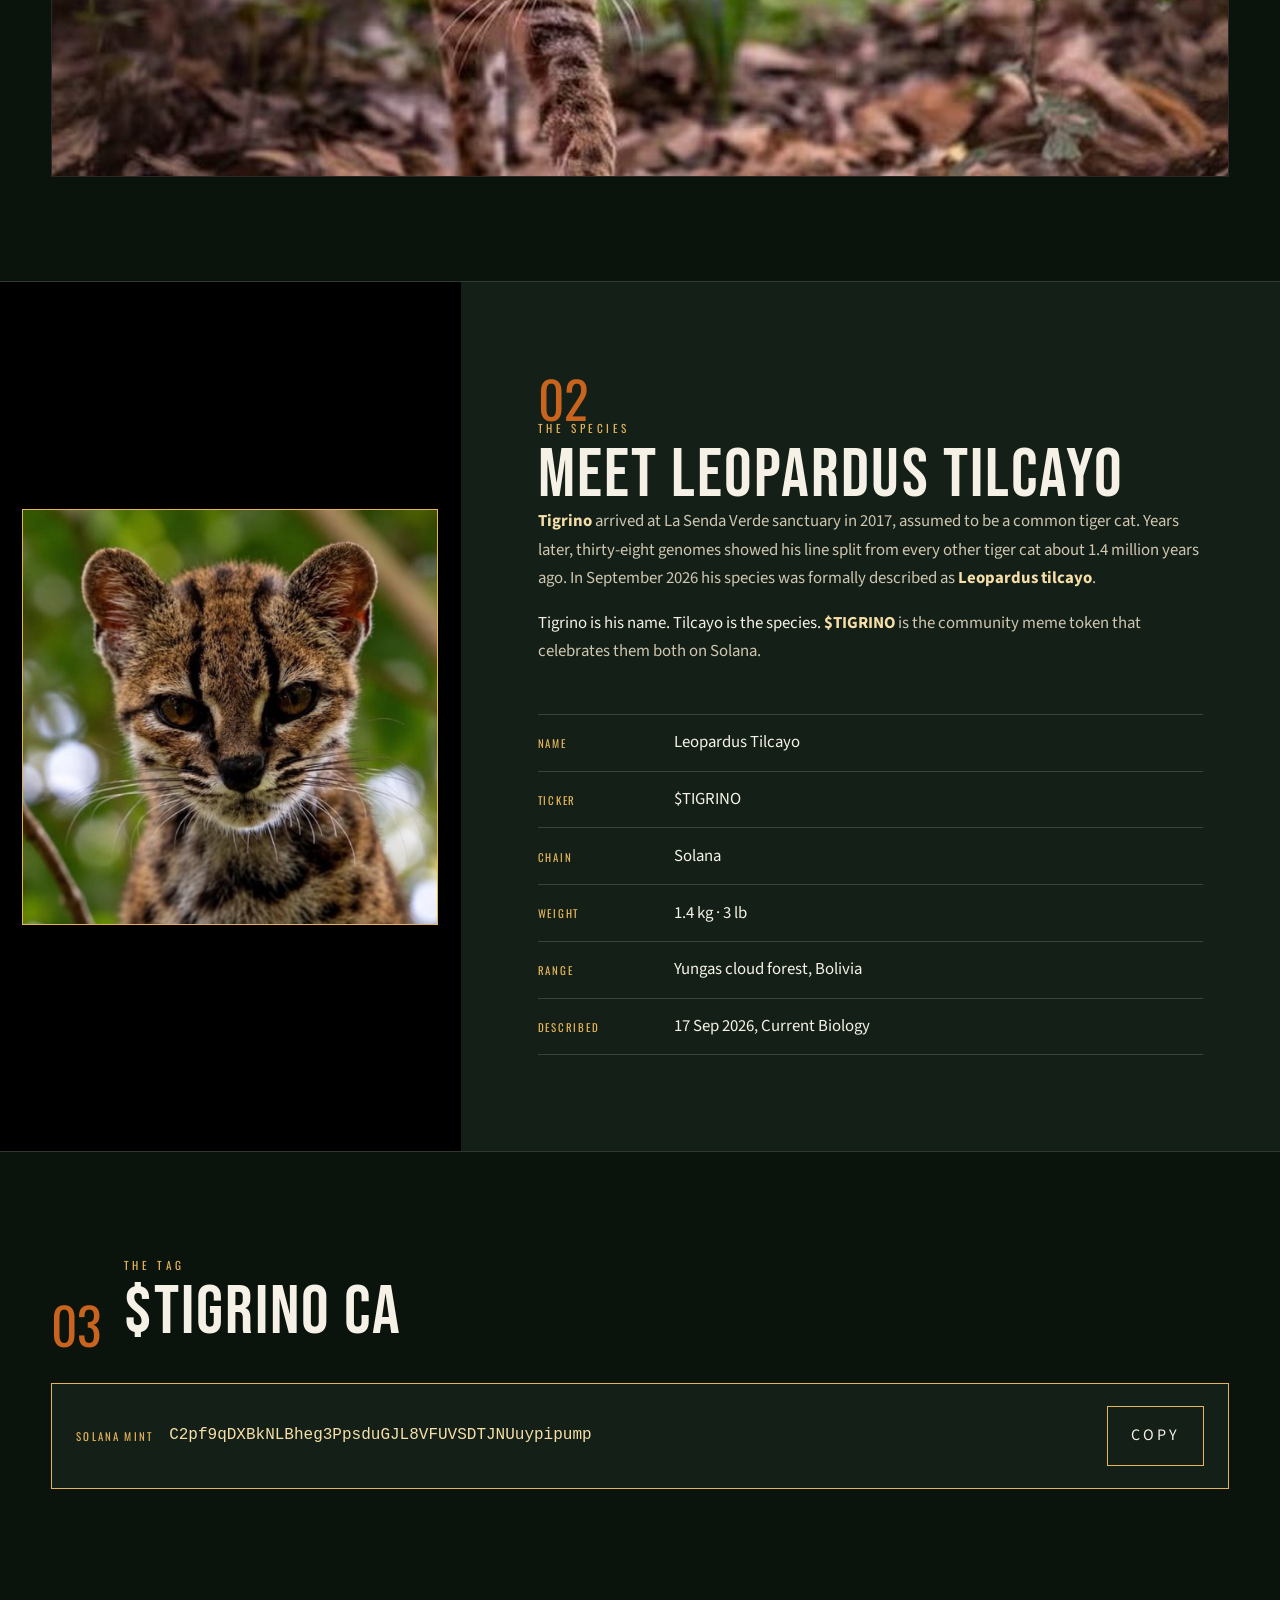
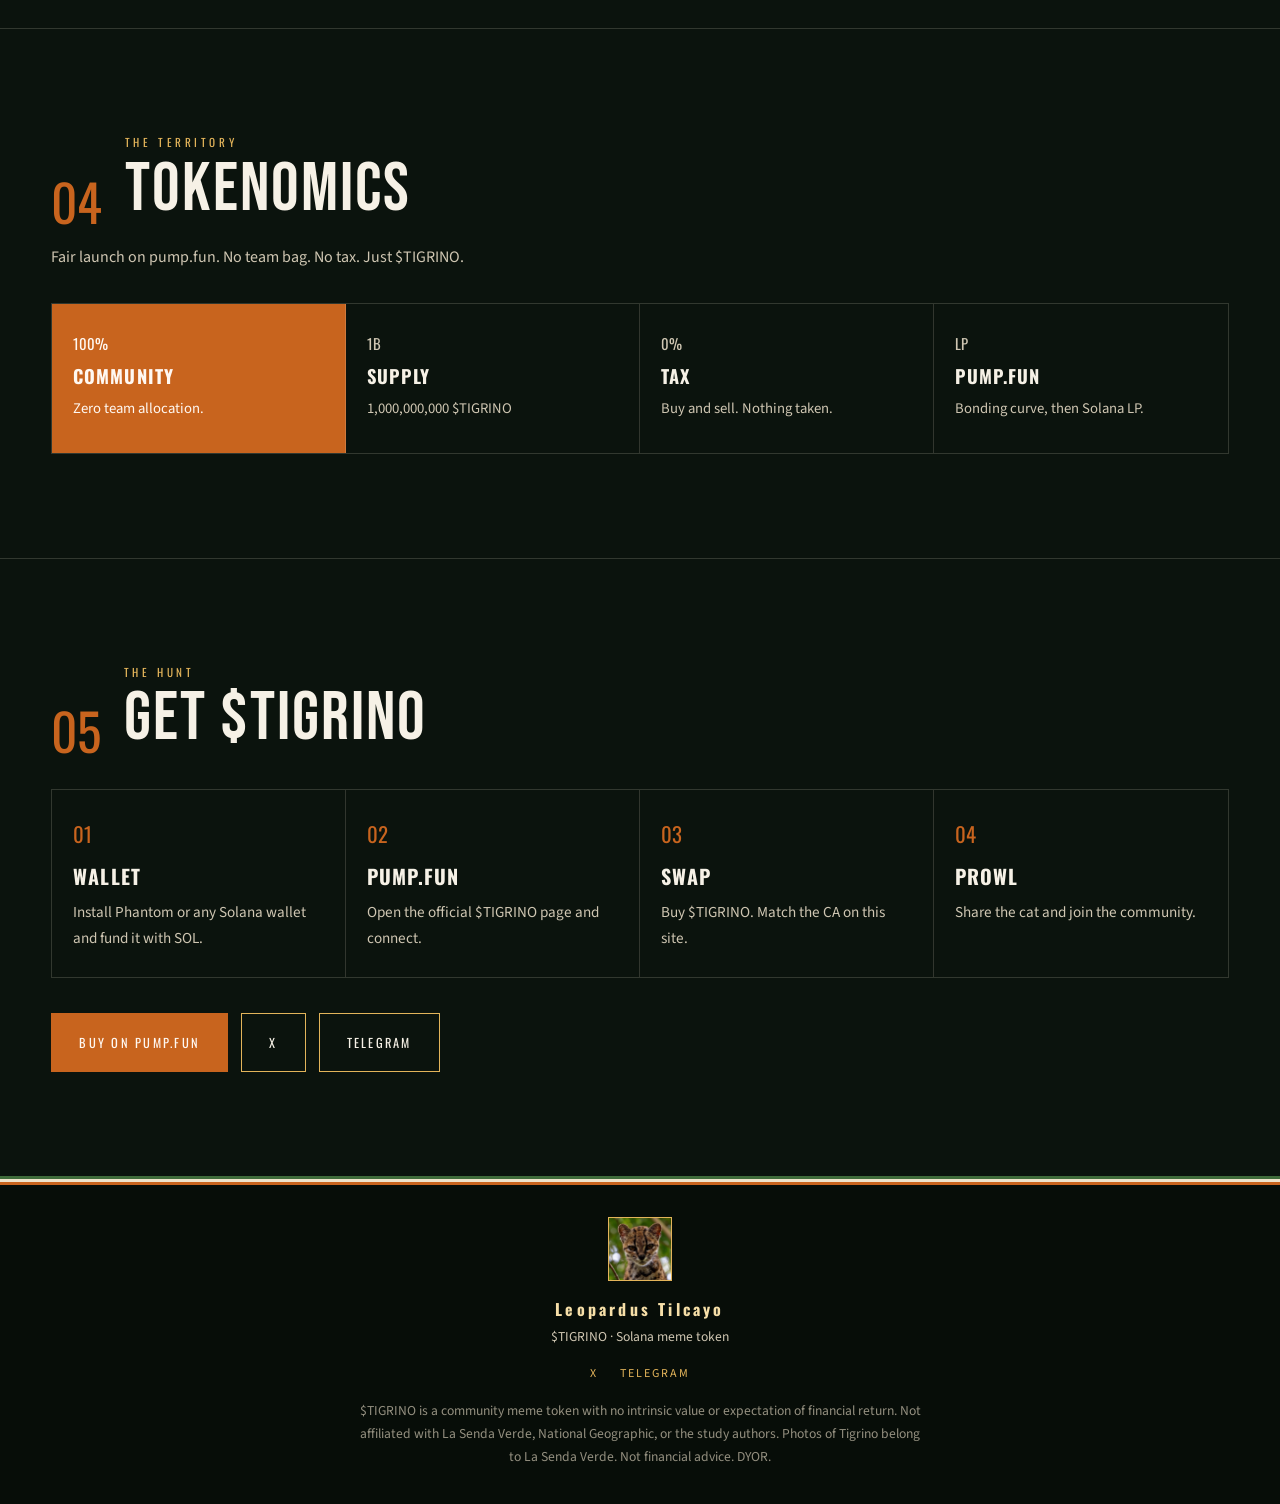
==== commit 70c33833: "update" ====
--- a/index.html
+++ b/index.html
@@ -57,7 +57,7 @@
           <li><strong>$TIGRINO</strong><span>ticker</span></li>
         </ul>
         <div class="hero-actions">
-          <a href="https://pump.fun" data-pumpfun target="_blank" rel="noopener noreferrer" class="btn btn-blood">Buy $TIGRINO</a>
+          <a href="https://pump.fun/coin/C2pf9qDXBkNLBheg3PpsduGJL8VFUVSDTJNUuypipump" data-pumpfun target="_blank" rel="noopener noreferrer" class="btn btn-blood">Buy $TIGRINO</a>
           <a href="#story" class="btn btn-line">The story</a>
         </div>
       </div>
@@ -130,7 +130,7 @@
         </header>
         <div class="ca-box">
           <span class="ca-kicker">Solana mint</span>
-          <code id="ca-display" class="ca-address">TBA</code>
+          <code id="ca-display" class="ca-address">C2pf9qDXBkNLBheg3PpsduGJL8VFUVSDTJNUuypipump</code>
           <button id="copy-ca" class="btn btn-line" type="button" title="Copy address">Copy</button>
         </div>
         <p id="copy-toast" class="copy-toast" role="status" aria-live="polite"></p>
@@ -204,7 +204,7 @@
           </li>
         </ol>
         <div class="buy-cta">
-          <a href="https://pump.fun" data-pumpfun target="_blank" rel="noopener noreferrer" class="btn btn-blood btn-lg">Buy on pump.fun</a>
+          <a href="https://pump.fun/coin/C2pf9qDXBkNLBheg3PpsduGJL8VFUVSDTJNUuypipump" data-pumpfun target="_blank" rel="noopener noreferrer" class="btn btn-blood btn-lg">Buy on pump.fun</a>
           <a href="https://x.com/tigrino_x" data-twitter target="_blank" rel="noopener noreferrer" class="btn btn-line btn-lg">X</a>
           <a href="https://t.me/tigrino_tg" data-telegram target="_blank" rel="noopener noreferrer" class="btn btn-line btn-lg">Telegram</a>
         </div>
